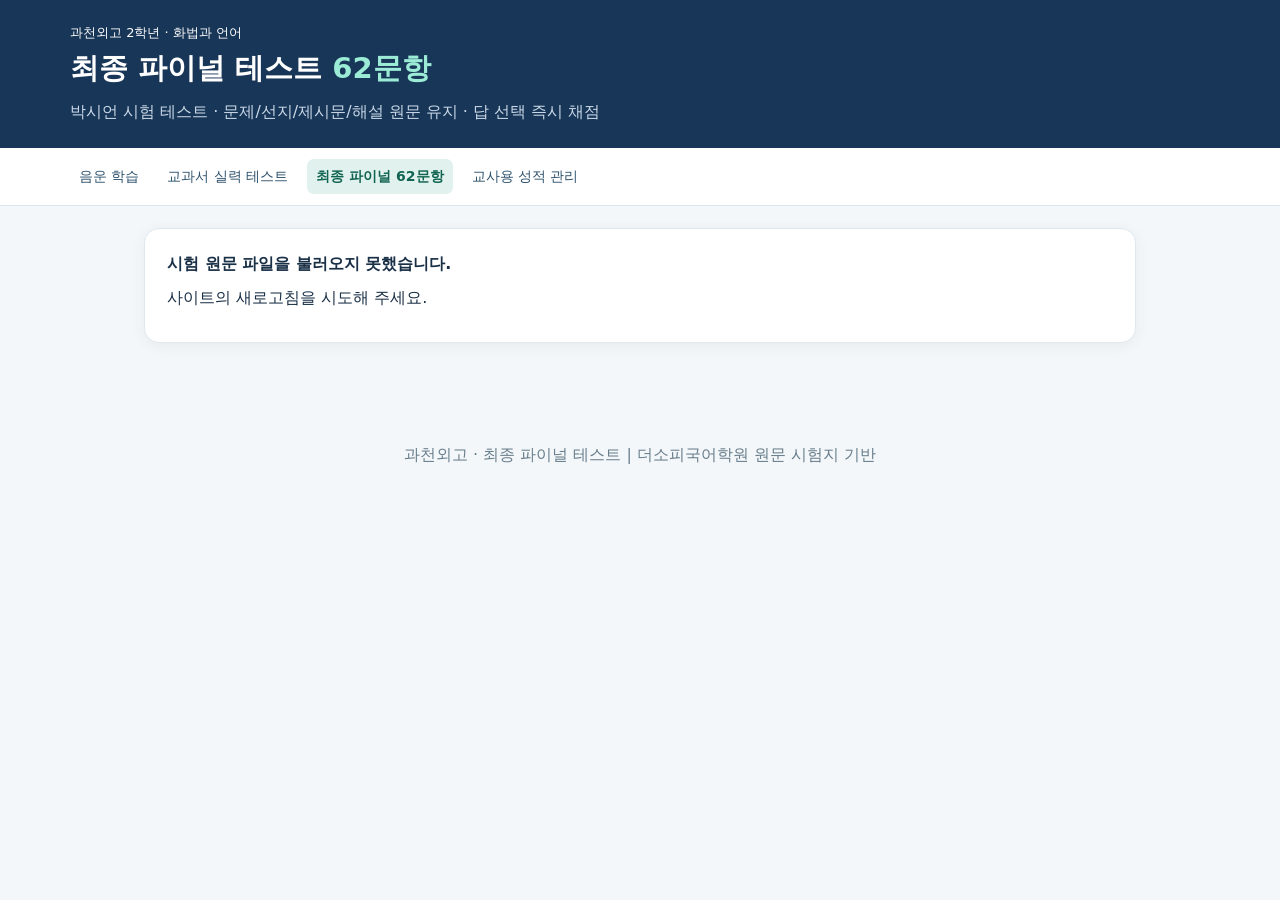
==== final62.html @ 5f4b4caf "과천외고 최종 파이널 62문항 원문 즉시해설: final62.html" ====
<!doctype html>
<html lang="ko">
<head>
<meta charset="utf-8"><meta name="viewport" content="width=device-width, initial-scale=1">
<title>과천외고 | 최종 파이널 테스트 62문항 원문</title>
<style>
:root{font-family:system-ui,'Malgun Gothic','Noto Sans KR',sans-serif;color:#1a3047;background:#f4f7f9}*{box-sizing:border-box}body{margin:0;line-height:1.65}
header{background:#183657;color:white;padding:22px max(20px,calc((100vw - 1140px)/2));box-shadow:0 2px 10px #15294225}header h1{font-size:clamp(21px,3vw,29px);margin:2px 0 6px}header p{margin:0;color:#c9d8e8}
nav{display:flex;gap:10px;flex-wrap:wrap;background:white;padding:11px max(20px,calc((100vw - 1140px)/2));border-bottom:1px solid #dbe4ed}nav a{font-size:14px;color:#2e526c;text-decoration:none;padding:6px 9px;border-radius:7px}nav a.current{font-weight:750;background:#e1f2ee;color:#126452}
main{max-width:1020px;margin:22px auto;padding:0 14px 46px}.card{background:#fff;border:1px solid #dfe8ef;border-radius:15px;padding:22px;margin-bottom:16px;box-shadow:0 3px 14px #1e405910}.muted{color:#607285}.small{font-size:13px}h2{font-size:20px;margin:0 0 9px}h3{font-size:17px;margin:18px 0 6px}p{margin:8px 0}button,input{font:inherit}input{border:1px solid #b8cad5;border-radius:8px;padding:9px 12px;width:190px;max-width:100%}
button{cursor:pointer;border:1px solid transparent;border-radius:9px;background:#215b8b;color:white;padding:10px 15px;font-weight:650}button:hover{filter:brightness(.95)}button:disabled{opacity:.56;cursor:default}button.secondary{background:#ecf3f6;color:#20445f;border:1px solid #cfdee9}.form-row,.action-row{display:flex;align-items:center;flex-wrap:wrap;gap:12px}.form-row label{font-size:14px;display:flex;gap:5px;flex-direction:column}.chips{display:flex;gap:8px;flex-wrap:wrap}.chip{font-size:12px;background:#e7f2fb;color:#2c5e82;padding:5px 10px;border-radius:30px}
.progress-track{height:8px;background:#e5edf3;border-radius:99px;overflow:hidden;margin:12px 0}.progress-bar{height:100%;background:#17a287;transition:width .2s}#question-count{font-size:14px;font-weight:700;color:#23607d}
#question-paper{display:block;width:100%;height:auto;max-width:820px;margin:12px auto;border:1px solid #e0e9ed;border-radius:8px;background:white;object-fit:contain}#question-paper[src=""]{display:none}
#source-detail summary{font-weight:700;cursor:pointer}#source-detail{border:1px solid #dbe8f0;border-radius:9px;padding:10px 12px;margin:14px 0;background:#f8fcff}.page-view{width:100%;height:auto;margin:10px auto;display:block;max-width:1000px;border:1px solid #dee5ec;border-radius:7px}.image-caption{font-size:12px;color:#637589;margin:8px 0}
#choice-area{border-top:1px solid #e0e8ee;margin-top:18px;padding-top:17px}#choice-area h3{margin:0 0 11px}.choices{display:grid;grid-template-columns:repeat(5,1fr);gap:9px;max-width:650px}.choices button{font-size:24px;background:white;color:#214f71;border:2px solid #c7d8e4;padding:12px 0}.choices button:hover:not(:disabled){background:#eaf8fc}.choices button.selected{background:#215b8b;color:white;border-color:#215b8b;opacity:1}.choices button.was-right{background:#dcf4e8;color:#137445;border-color:#169362;opacity:1}
.feedback{margin-top:14px;padding:18px;border-radius:12px;border:1px solid #cbd7e1;background:#f7fbfe}.feedback.correct{border-color:#80c9a0;background:#effaf3}.feedback.incorrect{border-color:#dfaaa5;background:#fff6f5}.feedback-title{font-weight:800;font-size:19px}.feedback.correct .feedback-title{color:#157548}.feedback.incorrect .feedback-title{color:#ae4339}.original-explanation{width:100%;height:auto;max-width:820px;display:block;margin:13px auto 4px;background:white;border:1px solid #e1e7ec;border-radius:6px}.hidden{display:none!important}
#number-nav{display:grid;grid-template-columns:repeat(10,minmax(0,1fr));gap:6px;margin-top:12px}#number-nav button{padding:7px 0;background:#edf3f7;color:#425a70;border:1px solid #d0dbe5;font-size:13px}#number-nav button.done{background:#d7f2e5;color:#116644;border-color:#92cdb0}#number-nav button.failed{background:#fbe9e6;color:#9b3d31;border-color:#e5b9b3}#number-nav button.active{outline:2px solid #2974ac;outline-offset:1px}
#result-stat{display:grid;grid-template-columns:repeat(3,1fr);gap:12px}#result-stat>div{background:#f0f6fc;border-radius:12px;padding:14px;text-align:center}#result-stat strong{font-size:27px;display:block;color:#1b5078}#result-stat span{font-size:12px;color:#526879}
.notice{border-left:4px solid #3d95b5;background:#edf7fc;padding:11px 14px;border-radius:7px}footer{text-align:center;color:#687e8c;padding:15px 10px 35px}
@media(max-width:620px){.card{padding:15px}.choices{gap:5px}.choices button{font-size:21px;padding:9px 0}#number-nav{grid-template-columns:repeat(8,minmax(0,1fr))}#result-stat{gap:6px}#result-stat>div{padding:10px 4px}#result-stat strong{font-size:22px}}
</style>
</head>
<body>
<header><div class="small">과천외고 2학년 · 화법과 언어</div><h1>최종 파이널 테스트 <span style="color:#9cebd7">62문항</span></h1><p>박시언 시험 테스트 · 문제/선지/제시문/해설 원문 유지 · 답 선택 즉시 채점</p></header>
<nav><a href="index.html">음운 학습</a><a href="textbook.html">교과서 실력 테스트</a><a class="current" href="final62.html">최종 파이널 62문항</a><a href="teacher.html">교사용 성적 관리</a></nav>
<main>
<section class="card" id="student-card"><h2>응시자 정보</h2><div class="form-row"><label>학생 이름<input id="student-name" maxlength="30" placeholder="학생 이름"></label><label>반·그룹<input id="student-group" maxlength="30" placeholder="예: 과천외고 2학년 1반"></label><button id="save-student">응시자 정보 저장</button></div><p class="muted small">62문항 원문을 순서대로 풉니다. 답 번호를 누르는 순간 바로 정오답과 원본 해설이 나타납니다. 다른 학생의 결과와 구분하기 위해 정확한 이름을 입력하세요.</p></section>
<section class="card"><div class="chips"><span class="chip">원문 62문항</span><span class="chip">선택지 무변형</span><span class="chip">실시간 정오답</span><span class="chip">해설 원문 이미지</span></div><div style="display:flex;justify-content:space-between;margin-top:14px;gap:12px"><span id="question-count">1 / 62</span><span id="progress-label" class="small muted">완료 0문항 · 정답 0개</span></div><div class="progress-track"><div id="progress-bar" class="progress-bar" style="width:0"></div></div>
<h2 id="question-title">1번 문항</h2><p class="muted small" id="pdf-reference">원본 PDF 1쪽 · 출처 그대로</p>
<img id="question-paper" src="" alt="원본 PDF 문제 이미지" fetchpriority="high">
<details id="source-detail"><summary id="source-summary">원문 전체 페이지·공통 제시문 보기</summary><div id="source-pages"></div></details>
<div id="choice-area"><h3>답을 선택하세요</h3><div class="choices" id="choices"></div><p class="small muted">위 원문 이미지에 인쇄된 ①~⑤ 보기와 같은 번호를 선택하세요. 최초 선택한 답으로 채점합니다.</p><div id="feedback" class="feedback hidden" aria-live="polite"></div></div>
<div class="action-row" style="margin-top:20px;justify-content:space-between"><button class="secondary" id="prev">← 이전 문제</button><button id="next">다음 문제 →</button></div></section>
<section class="card"><h2>62문항 이동·오답 복습</h2><p class="muted small">선택한 문제는 색상으로 표시되며, 이전 문제로 돌아가 해설을 다시 볼 수 있습니다.</p><div id="number-nav"></div></section>
<section class="card"><h2>성적 정리 및 교사용 전송</h2><div id="result-stat"><div><strong id="correct-total">0</strong><span>정답</span></div><div><strong id="wrong-total">0</strong><span>오답</span></div><div><strong id="unanswered-total">62</strong><span>미응답</span></div></div><p id="finish-notice" class="muted small">모든 문항을 푼 후 선생님께 성적·오답을 제출할 수 있습니다.</p><div class="action-row"><button id="submit-results">시험 종료 · 성적 제출</button><button class="secondary" id="download-csv">오답 결과 CSV 저장</button><button class="secondary" id="reset-test">처음부터 다시 풀기</button></div><p id="submit-status" role="status" class="small muted"></p></section>
<div class="notice small">원본 PDF의 문제 1~21쪽과 정답·상세해설 22~34쪽을 그대로 화면에 사용했습니다. 공통 제시문이 필요한 문제에서는 <b>‘원문 전체 페이지·공통 제시문 보기’</b>를 열어 확인하세요.</div>
</main><footer>과천외고 · 최종 파이널 테스트 | 더소피국어학원 원문 시험지 기반</footer>
<script src="config.js"></script><script src="final_data.js"></script>
<script src="final_media1.js"></script>
<script src="final_media2.js"></script>
<script src="final_media3.js"></script>
<script src="final_media4.js"></script>
<script src="final_media5.js"></script>
<script src="final_media6.js"></script>
<script src="final_media7.js"></script>
<script src="final_media8.js"></script>
<script src="final_media9.js"></script>
<script src="final_media10.js"></script>
<script src="final_media11.js"></script>
<script src="final_media12.js"></script>
<script src="final_media13.js"></script>
<script src="final_media14.js"></script>
<script src="final_media15.js"></script>
<script src="final_media16.js"></script>
<script src="final_media17.js"></script>
<script src="final_media18.js"></script>
<script src="final_media19.js"></script>
<script src="final_media20.js"></script>
<script src="final_media21.js"></script>
<script src="final_media22.js"></script>
<script src="final_media23.js"></script>
<script>
(()=>{'use strict';
const meta=window.FINAL_META||[],media=window.FINAL_MEDIA||{},N=62,$=x=>document.getElementById(x),label=n=>['','①','②','③','④','⑤'][n]||'미응답';
const savedKey='gch-final62-original-20261014';
function readSaved(){try{return JSON.parse(localStorage.getItem(savedKey)||'{}')}catch(e){return {}}}
let prevSave=readSaved();let current=Number.isInteger(prevSave.current)&&prevSave.current>=1&&prevSave.current<=62?prevSave.current:1;
let answers=Array.isArray(prevSave.answers)&&prevSave.answers.length===62?prevSave.answers:Array(62).fill(null);
let submitted=Boolean(prevSave.submitted);let start=prevSave.start||Date.now();
$('student-name').value=prevSave.name||'';$('student-group').value=prevSave.group||'';
const correctCount=()=>answers.filter((n,i)=>n!==null&&n===meta[i].answer).length;
const answeredCount=()=>answers.filter(n=>n!==null).length;
function persist(){try{localStorage.setItem(savedKey,JSON.stringify({current,answers,name:$('student-name').value.trim(),group:$('student-group').value.trim(),start,submitted}))}catch(e){console.warn('임시 저장 실패',e)}}
const contextPages=(n,p)=>{if(n>=28&&n<=30)return [8,9];if(n>=31&&n<=33)return [9];if(n>=34&&n<=43)return [10,11,12,13];if(n>=44&&n<=46)return [14,15];if(n>=47&&n<=50)return [16,17];if(n>=51&&n<=62)return [18,19];return [p]};
function jump(n){if(!(n>=1&&n<=N))return;current=n;persist();render();window.scrollTo({top:125,behavior:'smooth'})}
function render(){const m=meta[current-1];$('question-count').textContent=current+' / '+N;
$('question-title').textContent=current+'번 문항';$('pdf-reference').textContent='원본 시험지 '+m.page+'쪽 · 정답 및 해설 '+m.explain_page+'쪽';
$('question-paper').src=media['q'+current]||'';$('question-paper').alt=`원본 PDF ${m.page}쪽 ${current}번 문제 및 원문 보기`;
const pages=contextPages(current,m.page);$('source-summary').textContent=`원본 전체 페이지·공통 제시문 확인 (${pages.join(', ')}쪽)`;
$('source-detail').open=false;$('source-pages').innerHTML='';
let chosen=answers[current-1];$('choices').innerHTML='';for(let j=1;j<=5;j++){const b=document.createElement('button');b.type='button';b.textContent=label(j);b.setAttribute('aria-label',j+'번 보기 선택');if(chosen!==null){b.disabled=true;if(chosen===j)b.classList.add('selected');if(m.answer===j)b.classList.add('was-right')}
b.addEventListener('click',()=>{if(answers[current-1]!==null)return;if(!$('student-name').value.trim()){alert('위쪽의 학생 이름을 먼저 입력해 주세요.');$('student-name').focus();window.scrollTo({top:0,behavior:'smooth'});return}answers[current-1]=j;submitted=false;persist();render();$('feedback').scrollIntoView({behavior:'smooth',block:'nearest'})});$('choices').append(b)}
const fb=$('feedback');if(chosen===null){fb.classList.add('hidden');fb.innerHTML=''}else{const ok=chosen===m.answer;fb.className='feedback '+(ok?'correct':'incorrect');fb.innerHTML='<div class="feedback-title">'+(ok?'✓ 정답입니다.':'✕ 오답입니다.')+'</div><p><b>학생 선택: '+label(chosen)+' &nbsp;|&nbsp; 정답: '+label(m.answer)+'</b></p><h3>원본 상세 해설</h3><p class="image-caption">출처 PDF '+m.explain_page+'쪽 · 본문을 다시 작성하거나 요약하지 않은 해설 원본</p><img class="original-explanation" alt="원본 PDF '+m.explain_page+'쪽 '+current+'번 정답 및 해설" src="'+(media['a'+current]||'')+'">'}
$('progress-bar').style.width=Math.round(answeredCount()/N*100)+'%';$('progress-label').textContent='완료 '+answeredCount()+'문항 · 정답 '+correctCount()+'개';
$('correct-total').textContent=correctCount();$('wrong-total').textContent=answeredCount()-correctCount();$('unanswered-total').textContent=N-answeredCount();$('finish-notice').textContent=answeredCount()===N?'62문항 모두 풀이 완료 · 성적 제출이 가능합니다.':`현재 ${answeredCount()}문항 완료 · 나머지 ${N-answeredCount()}문항도 풀어 주세요.`;
$('prev').disabled=current===1;$('next').disabled=current===N;
renderNumberNav()}
function renderNumberNav(){$('number-nav').innerHTML='';for(let n=1;n<=N;n++){let b=document.createElement('button');b.textContent=n;b.type='button';if(n===current)b.classList.add('active');if(answers[n-1]!==null)b.classList.add(answers[n-1]===meta[n-1].answer?'done':'failed');b.addEventListener('click',()=>jump(n));$('number-nav').append(b)}}
$('source-detail').addEventListener('toggle',()=>{if(!$('source-detail').open)return;let m=meta[current-1],pages=contextPages(current,m.page);$('source-pages').innerHTML=pages.map(p=>`<p class="image-caption">원본 시험지 ${p}쪽 전체(제시문·표·문항 원형 유지)</p><img loading="lazy" class="page-view" src="${media['p'+p]}" alt="원본 PDF ${p}쪽 전체 페이지">`).join('')});
$('prev').onclick=()=>jump(current-1);$('next').onclick=()=>jump(current+1);$('save-student').onclick=()=>{if(!$('student-name').value.trim()){alert('학생 이름을 입력하세요.');return}persist();alert('응시자 정보가 저장되었습니다.')};
$('student-name').addEventListener('change',persist);$('student-group').addEventListener('change',persist);
$('download-csv').onclick=()=>{const lines=[['문항','원본PDF쪽','선택답','정답','결과','해설PDF쪽'],...meta.map((x,i)=>[x.id,x.page,label(answers[i]),label(x.answer),answers[i]===null?'미응답':answers[i]===x.answer?'정답':'오답',x.explain_page])];const csv='\ufeff'+lines.map(r=>r.map(v=>'"'+String(v).replaceAll('"','""')+'"').join(',')).join('\r\n');const link=document.createElement('a');link.href=URL.createObjectURL(new Blob([csv],{type:'text/csv;charset=utf-8'}));link.download='과천외고_파이널62문항_성적오답.csv';link.click();setTimeout(()=>URL.revokeObjectURL(link.href),1000)};
$('reset-test').onclick=()=>{if(!confirm('62문항의 응답을 모두 지우고 다시 시작하시겠습니까?'))return;answers=Array(62).fill(null);current=1;start=Date.now();submitted=false;persist();render();$('submit-status').textContent='응답이 초기화되었습니다.';window.scrollTo(0,0)};
$('submit-results').onclick=async()=>{const status=$('submit-status'),student=$('student-name').value.trim(),group=$('student-group').value.trim();if(!student){alert('학생 이름을 입력하세요.');return}if(answeredCount()!==N){alert(`아직 ${N-answeredCount()}문항을 풀지 않았습니다. 62문항을 모두 선택한 후 제출해 주세요.`);return}if(submitted){status.textContent='동일한 답안이 이미 제출되었습니다. 새로 응시하려면 처음부터 다시 풀기를 선택하세요.';return}const cfg=window.EXAM_CONFIG||{};if(!cfg.supabaseUrl||!cfg.supabaseAnonKey){status.textContent='현재 서버 연결 정보가 없습니다. 결과 CSV를 다운로드하여 전달해 주세요.';return}
const report={student_name:student,student_group:group,exam_source:'박시언 파이널 원문 62문항',exam_mode:'practice',topic:'최종 파이널 62문항',score:Math.round(correctCount()/N*100),correct_count:correctCount(),total_count:N,elapsed_seconds:Math.max(0,Math.round((Date.now()-start)/1000)),answers:meta.map((m,i)=>({number:m.id,question_id:'FINAL62-'+m.id,topic:'원문 파이널',stem:'원본 시험지 '+m.page+'쪽 '+m.id+'번 문항',chosen:answers[i]===null?null:label(answers[i]),correct_answer:label(m.answer),is_correct:answers[i]===m.answer,explanation:'첨부 원문 PDF '+m.explain_page+'쪽 '+m.id+'번 해설 이미지 참조'})),submitted_at:new Date().toISOString()};
status.textContent='교사용 성적 관리 서버에 전송 중입니다…';try{const res=await fetch(cfg.supabaseUrl.replace(/\/$/,'')+'/rest/v1/exam_results',{method:'POST',headers:{'apikey':cfg.supabaseAnonKey,'Authorization':'Bearer '+cfg.supabaseAnonKey,'Content-Type':'application/json','Prefer':'return=minimal'},body:JSON.stringify(report)});if(!res.ok)throw new Error('HTTP '+res.status+' '+(await res.text()).slice(0,170));submitted=true;persist();status.textContent='✓ 제출 완료! '+correctCount()+'/62 정답 · '+report.score+'점 · 학생별 성적·오답이 교사용 관리 페이지에 저장되었습니다.'}catch(e){status.textContent='서버 전송 실패: '+e.message+' · 임시로 CSV를 저장해 선생님께 전달하세요.'}};
if(meta.length!==N||!meta.every((m,i)=>m.id===i+1&&media['q'+m.id]&&media['a'+m.id])){document.querySelector('main').innerHTML='<div class="card"><b>시험 원문 파일을 불러오지 못했습니다.</b><p>사이트의 새로고침을 시도해 주세요.</p></div>';return}
render();
})();
</script>
</body></html>
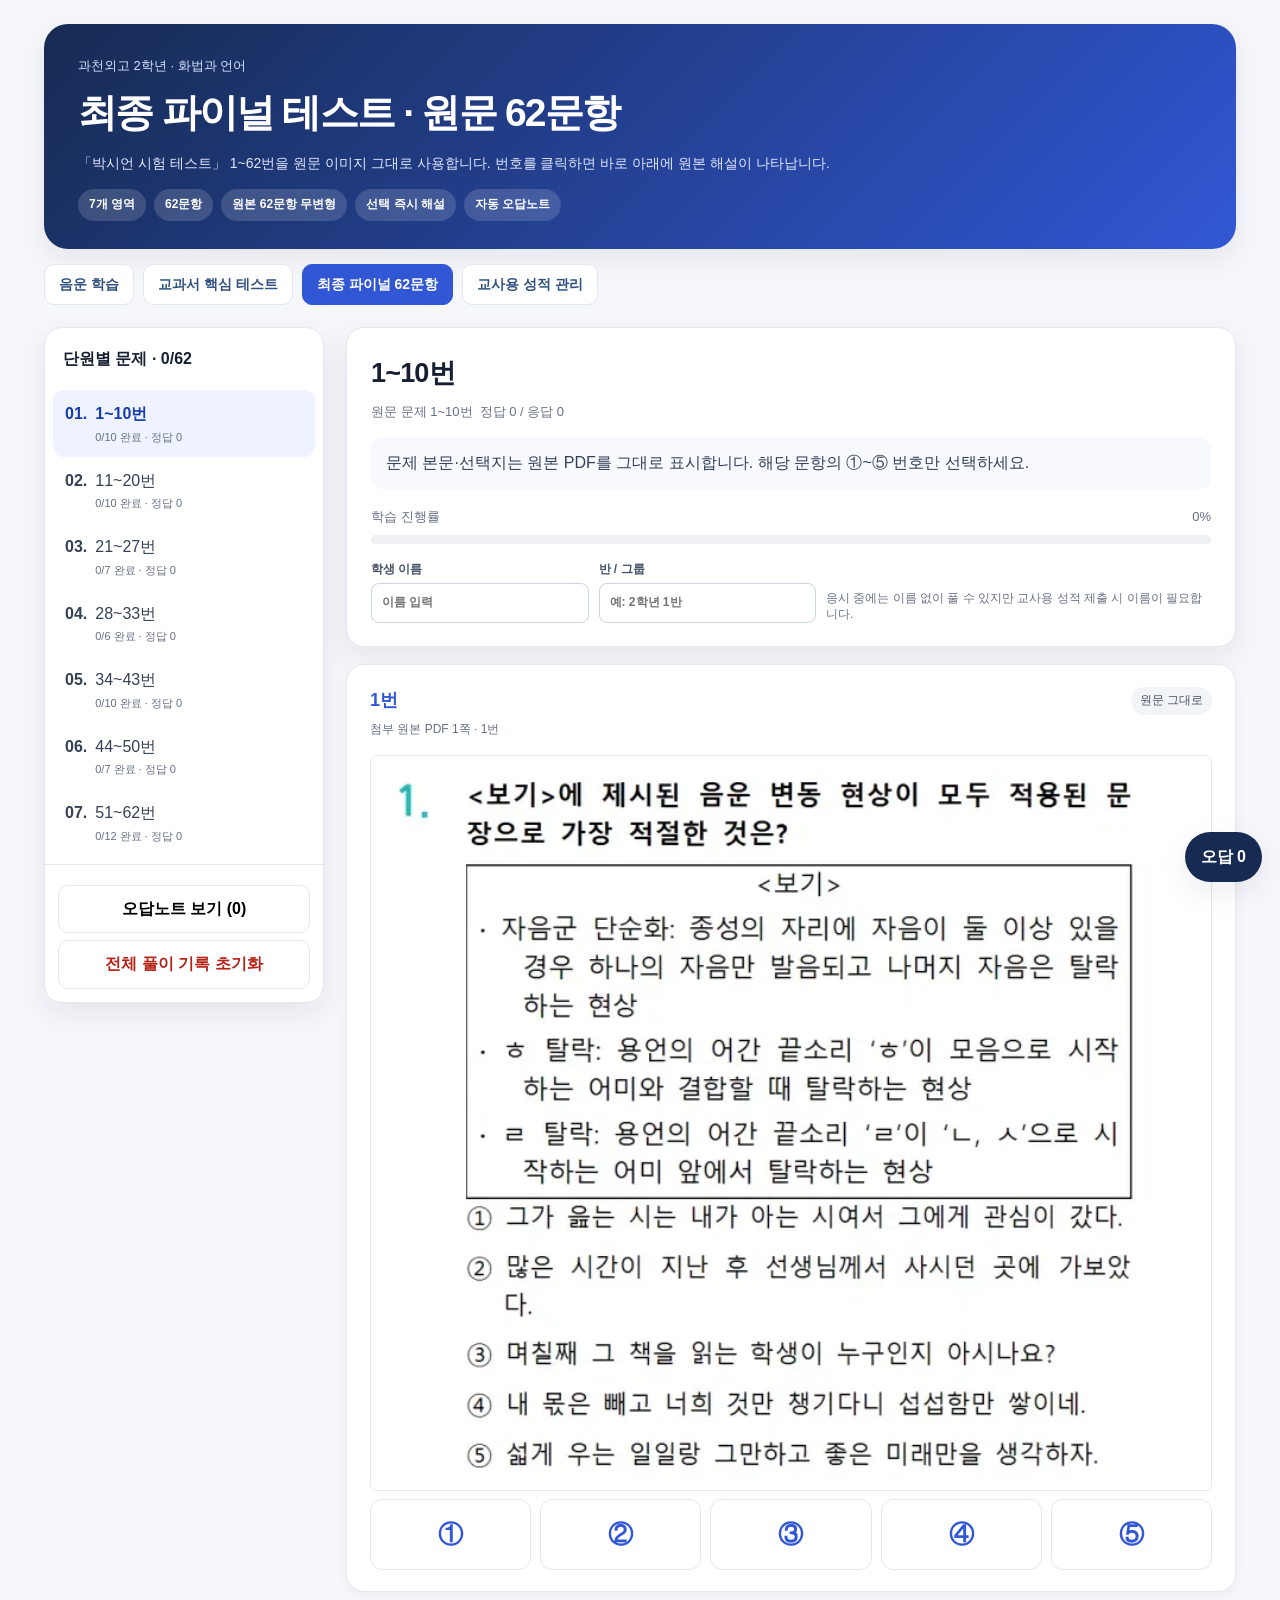
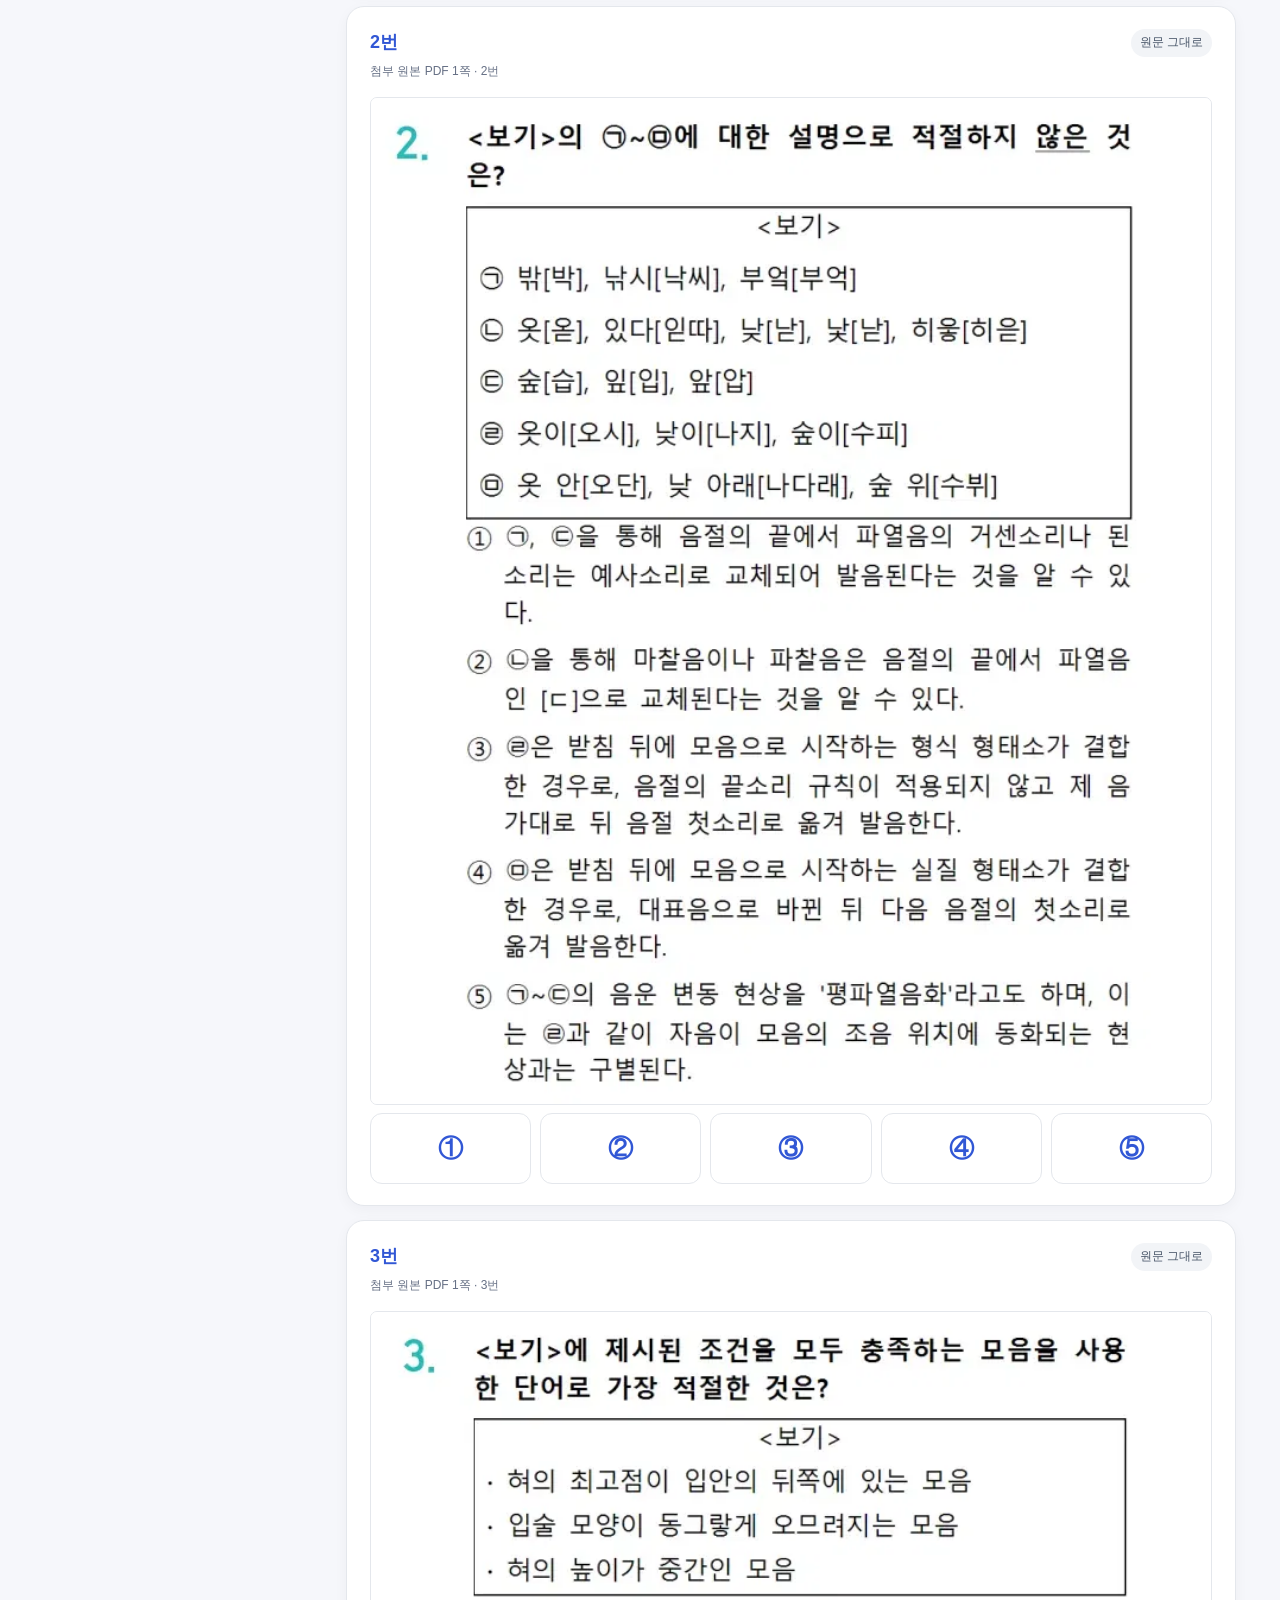
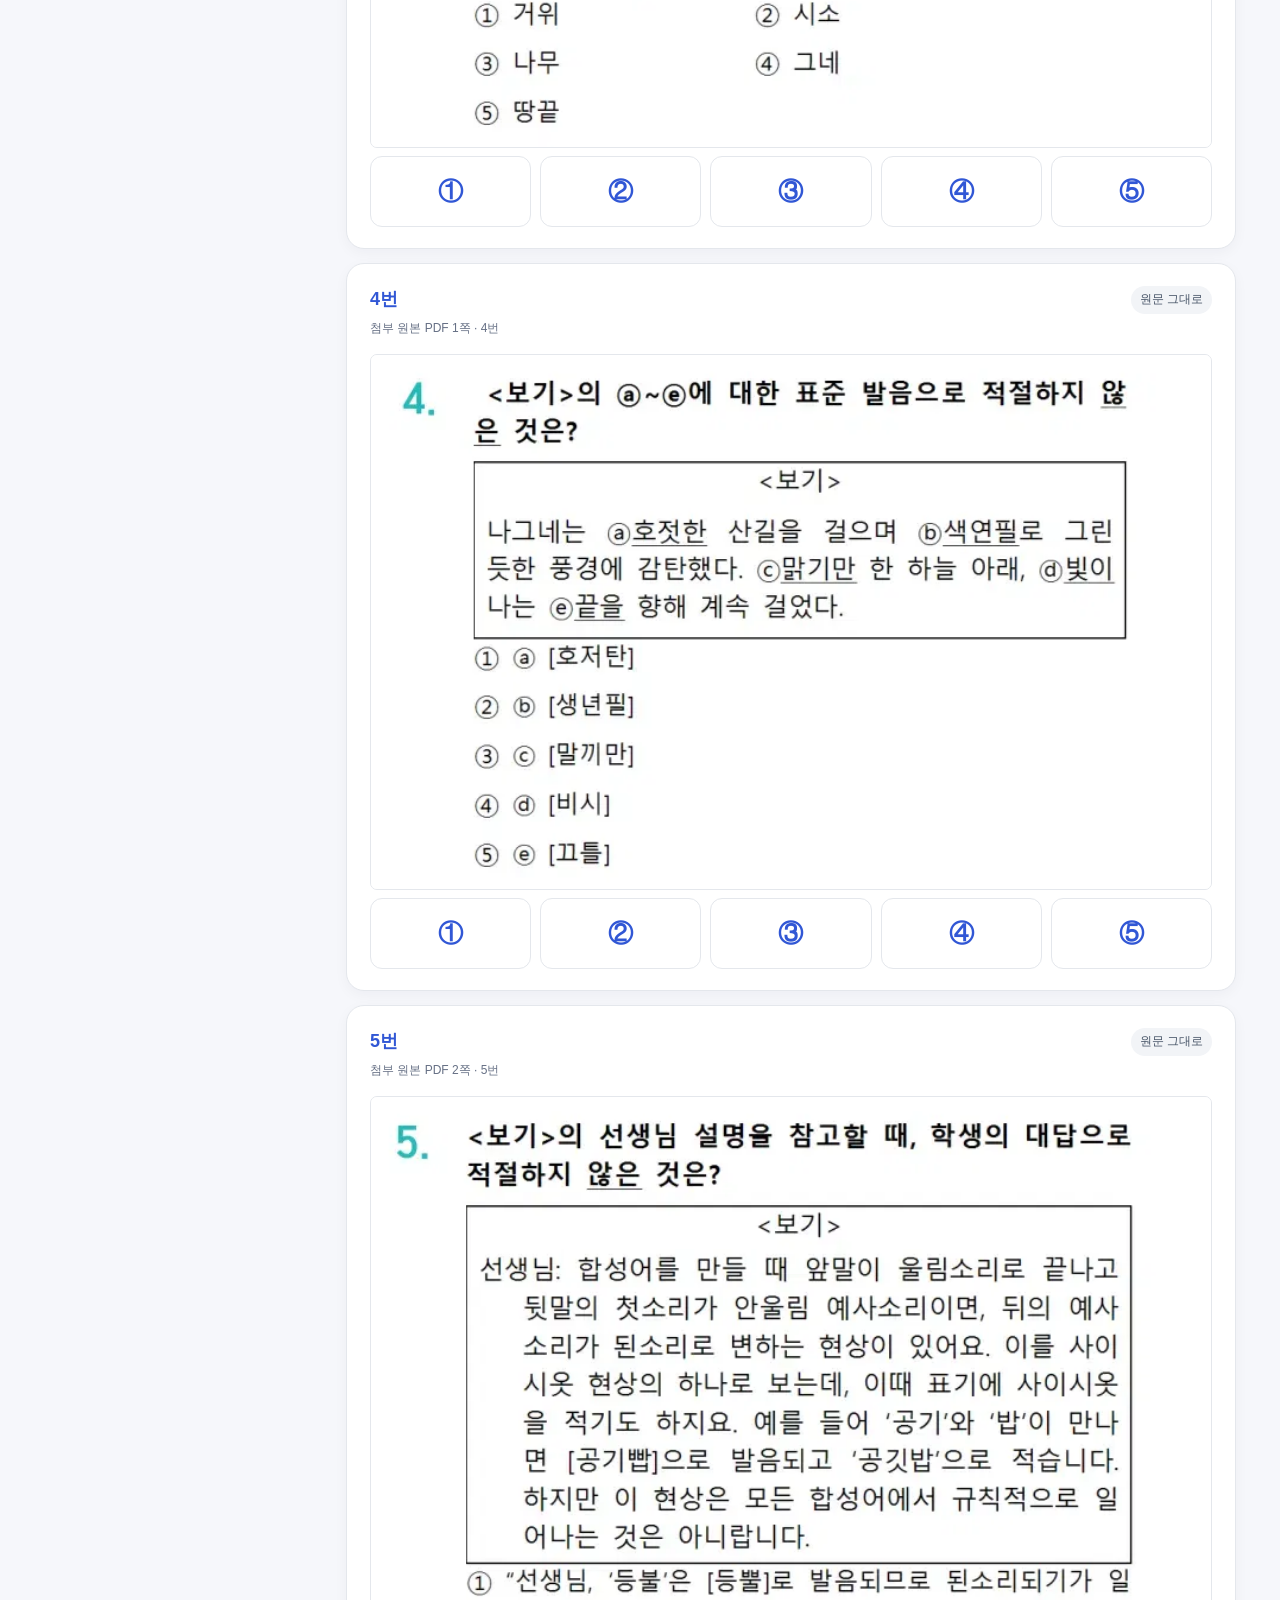
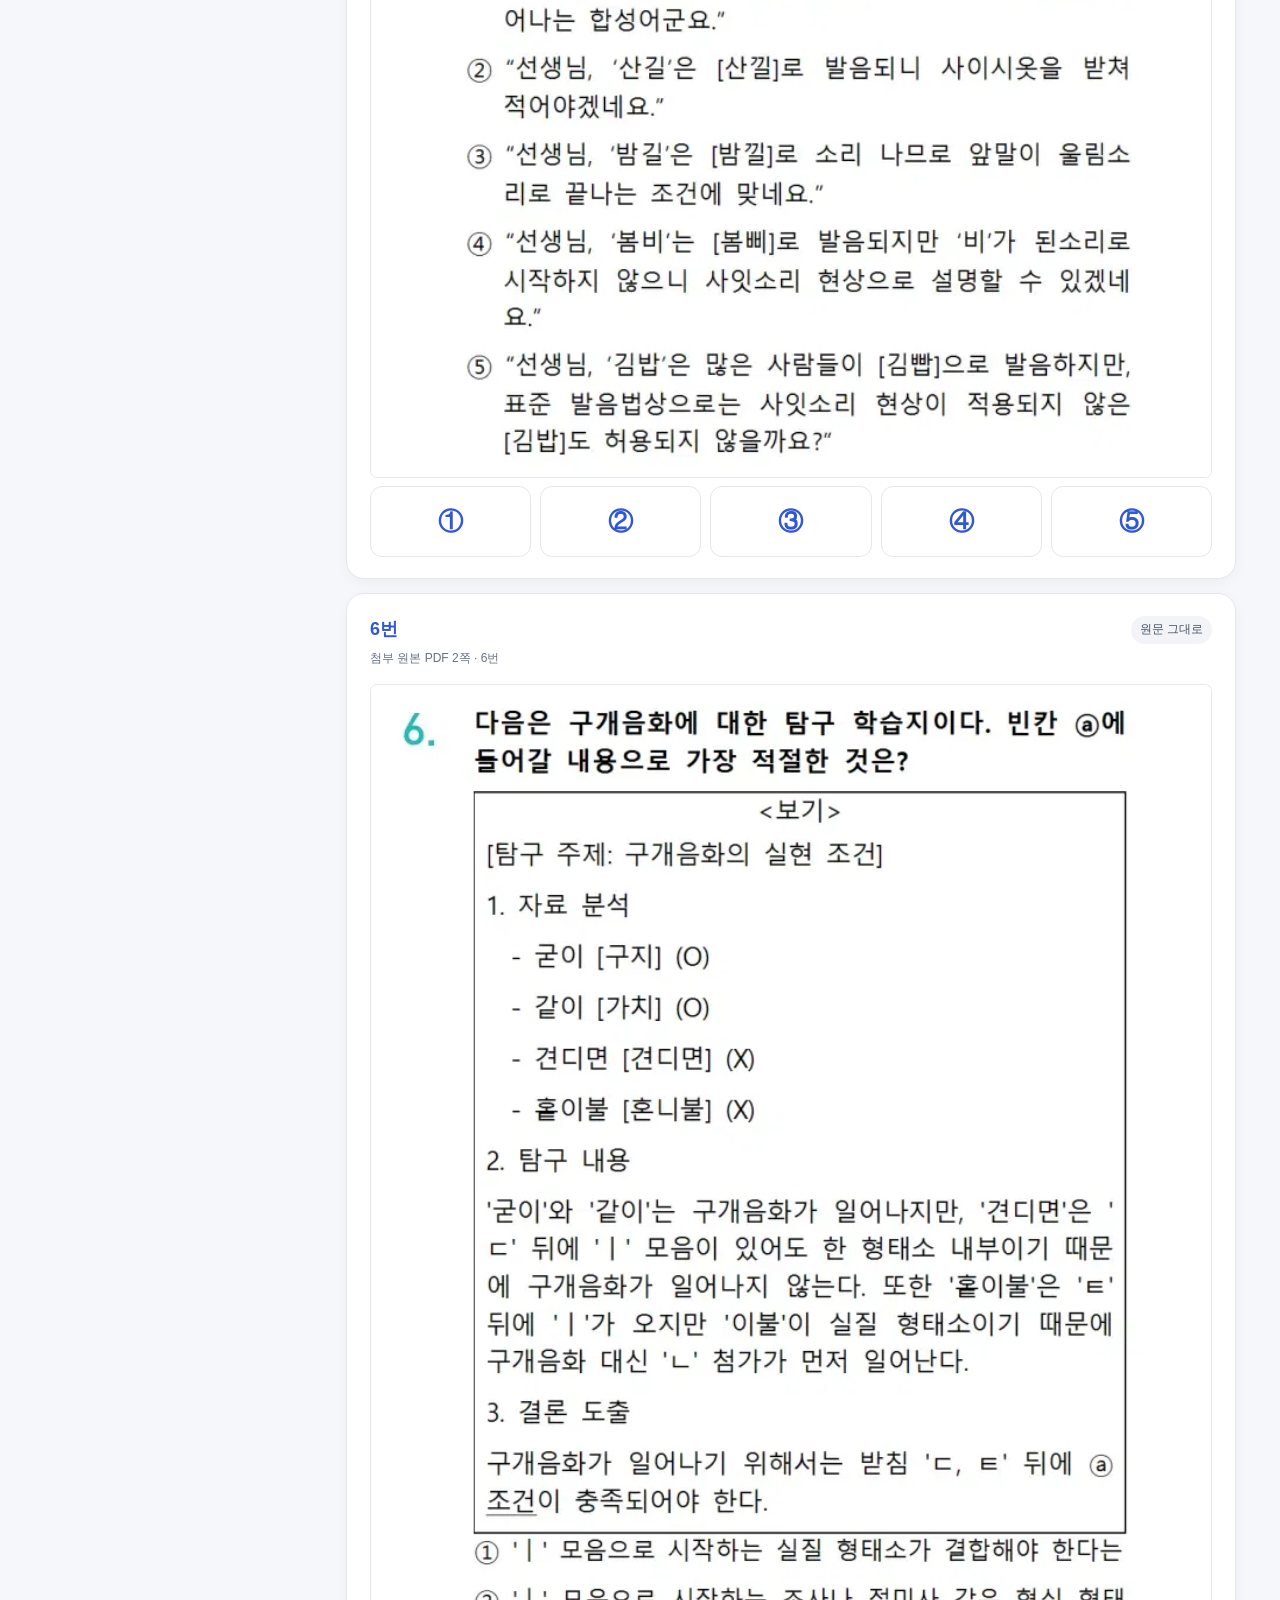
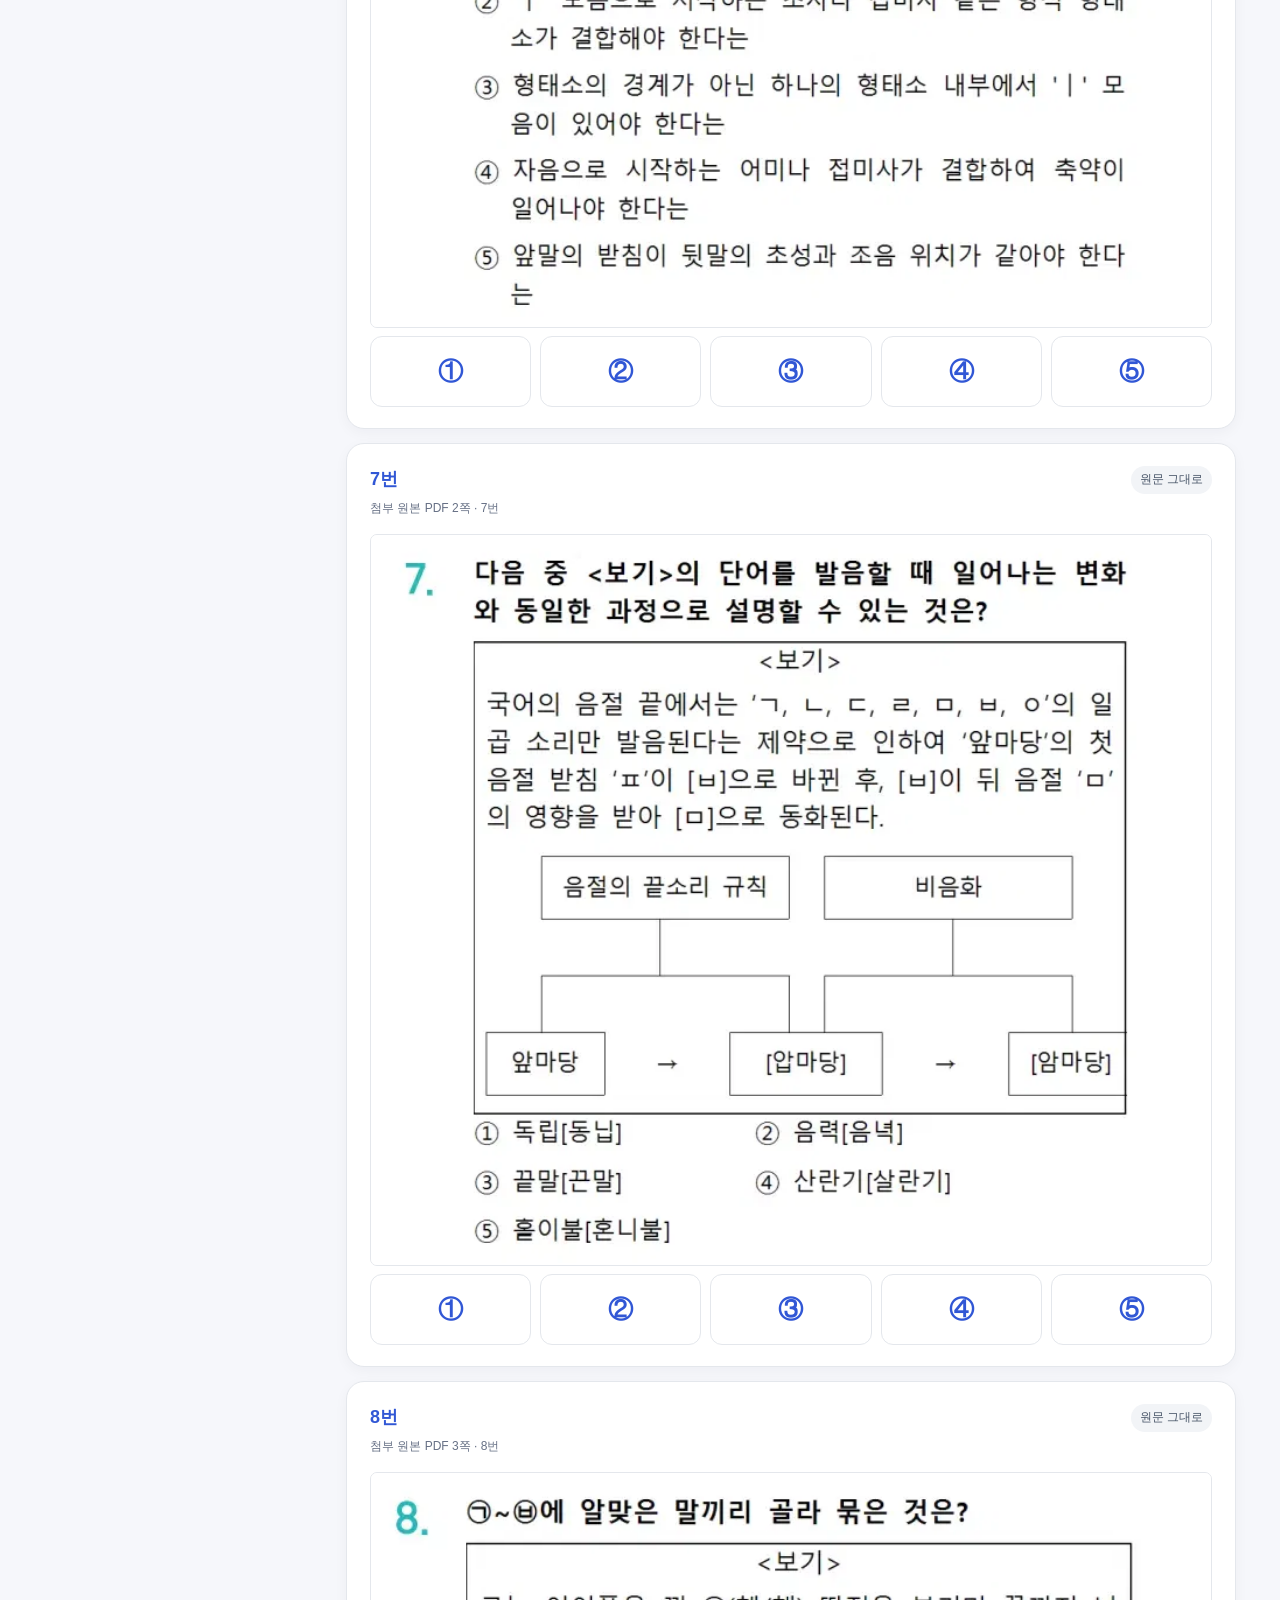
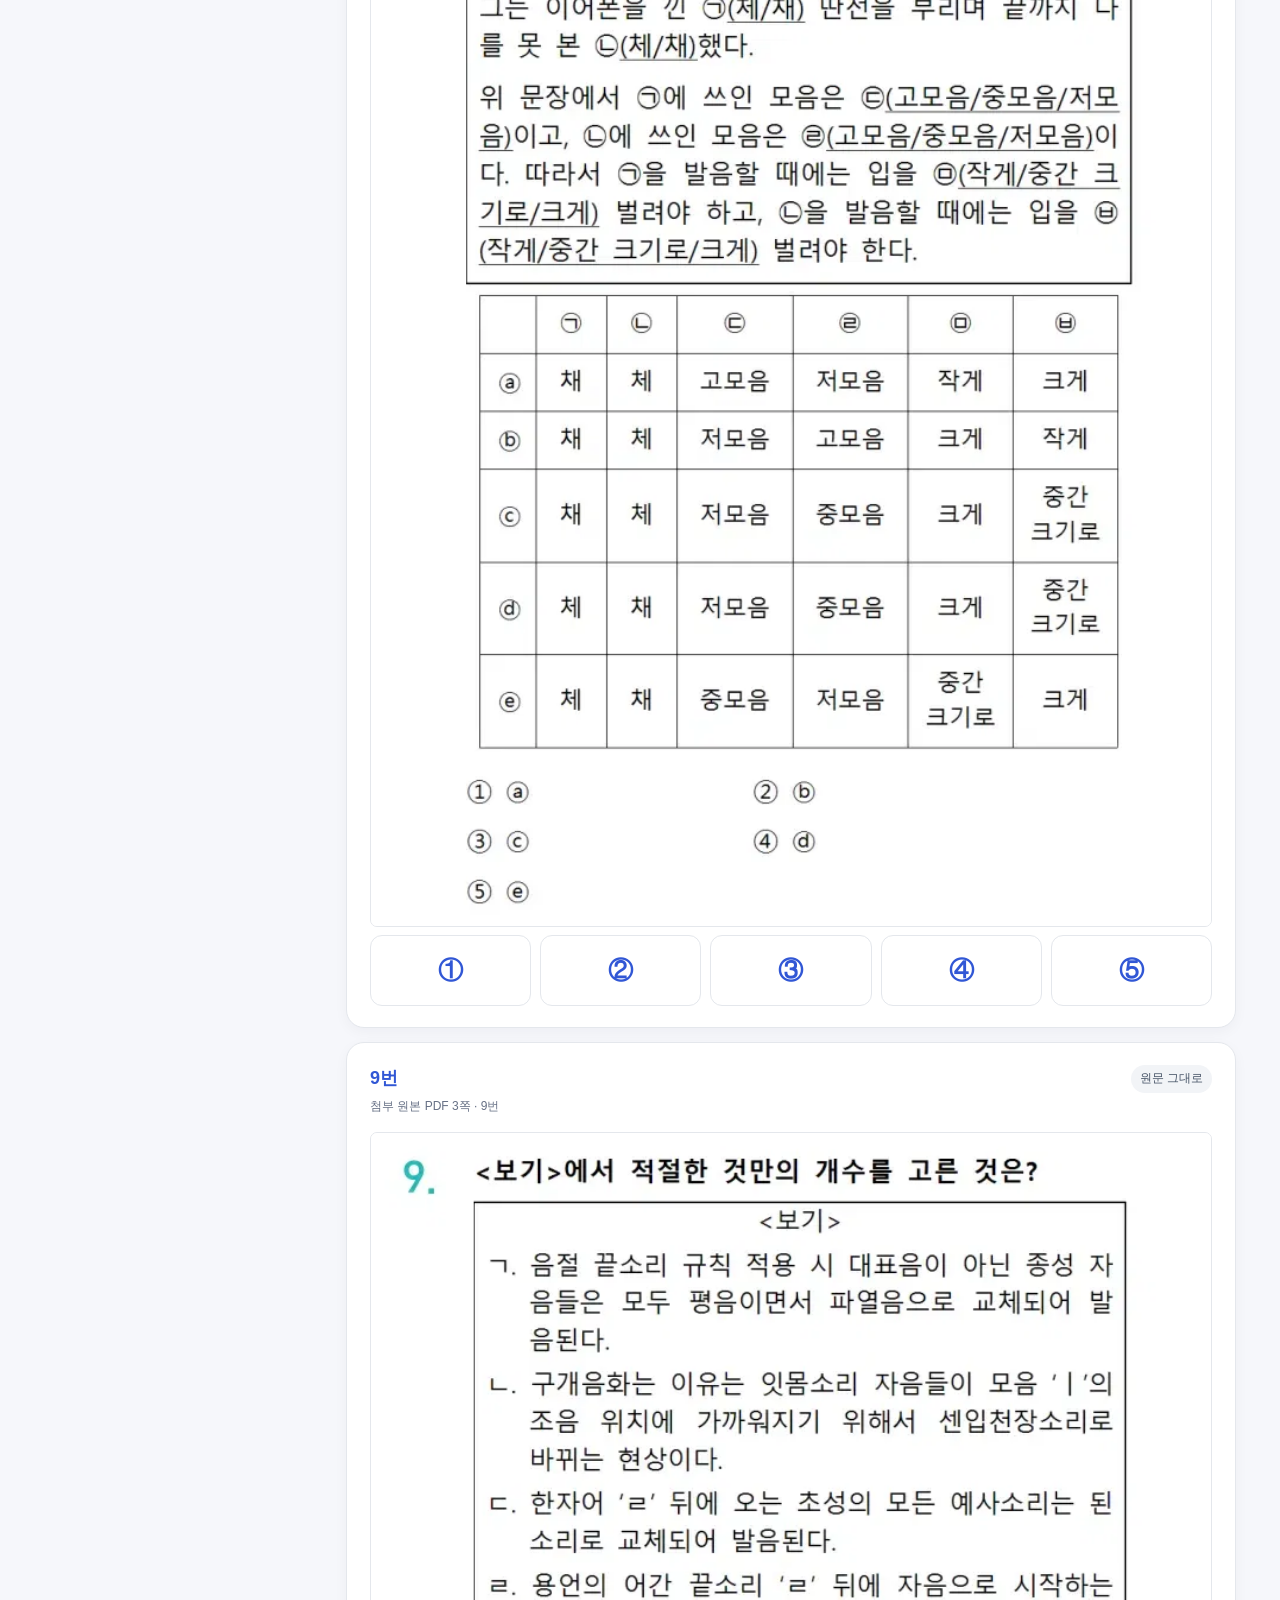
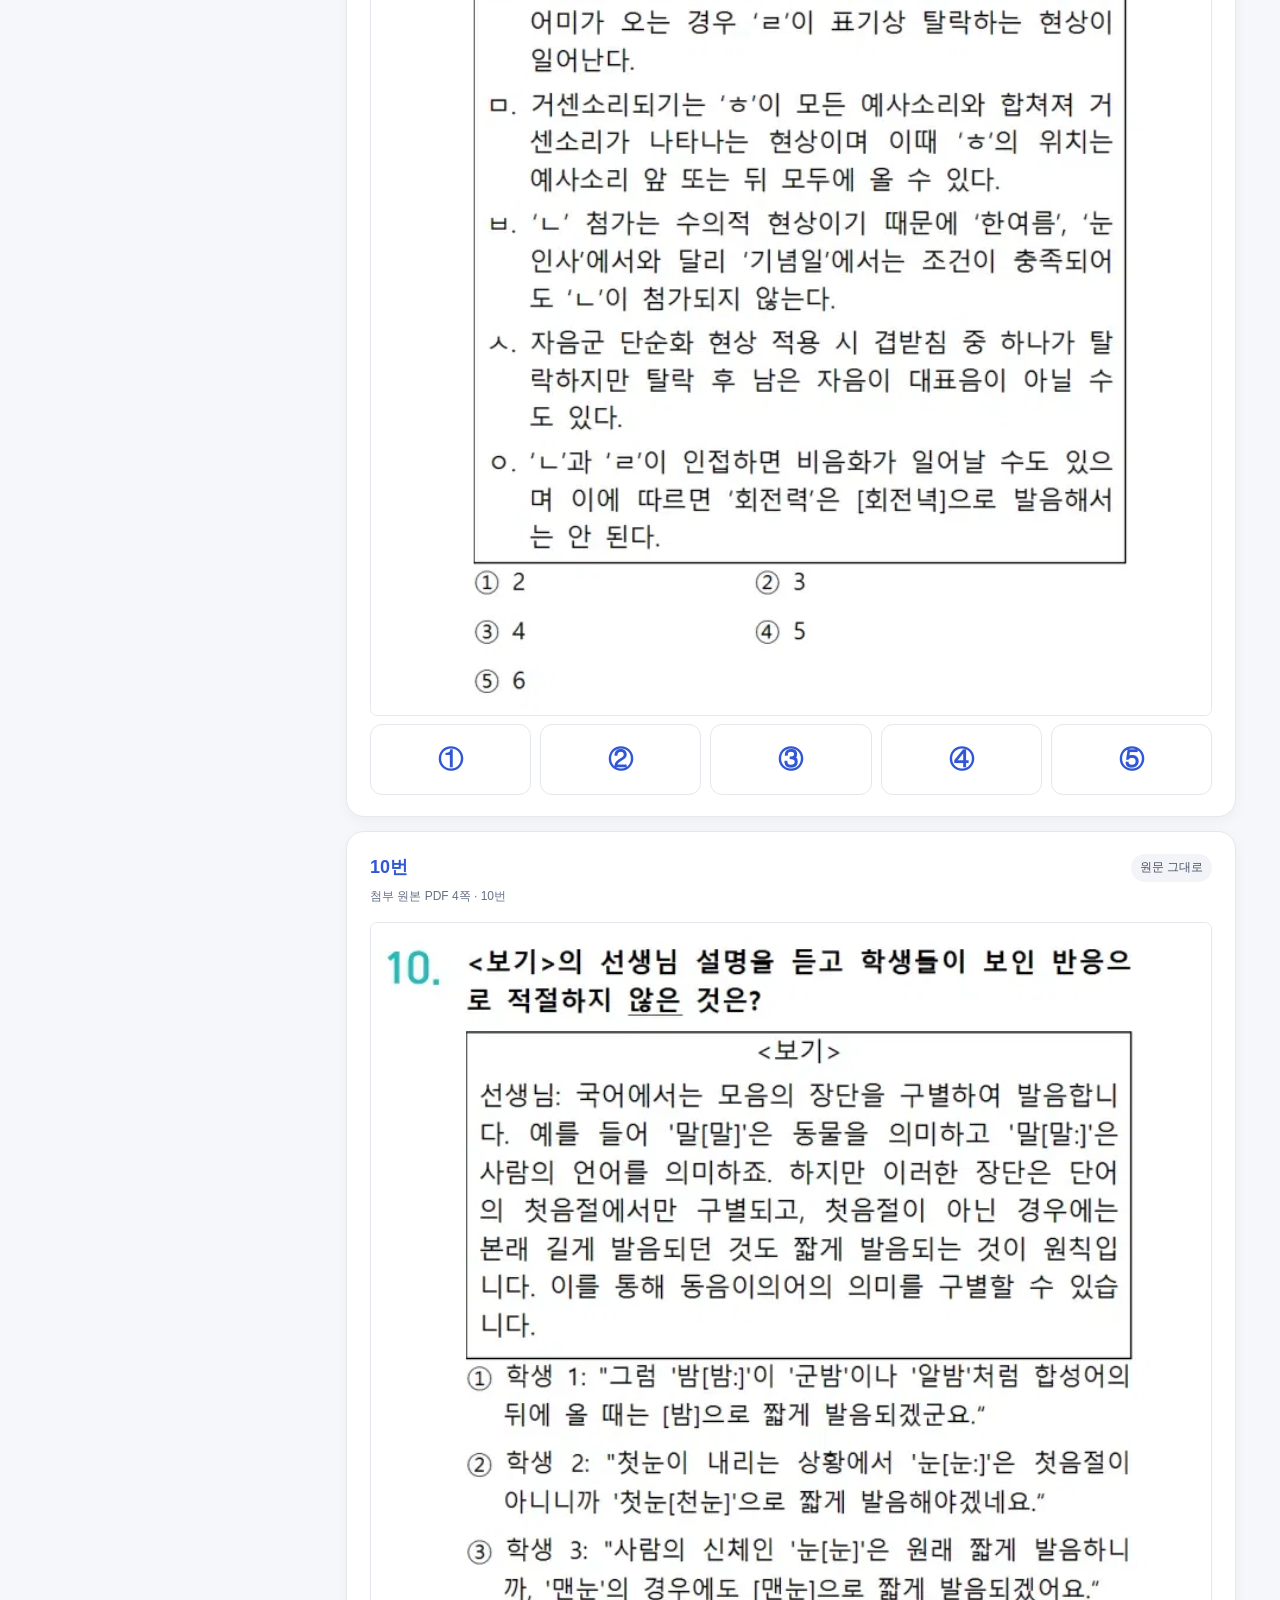
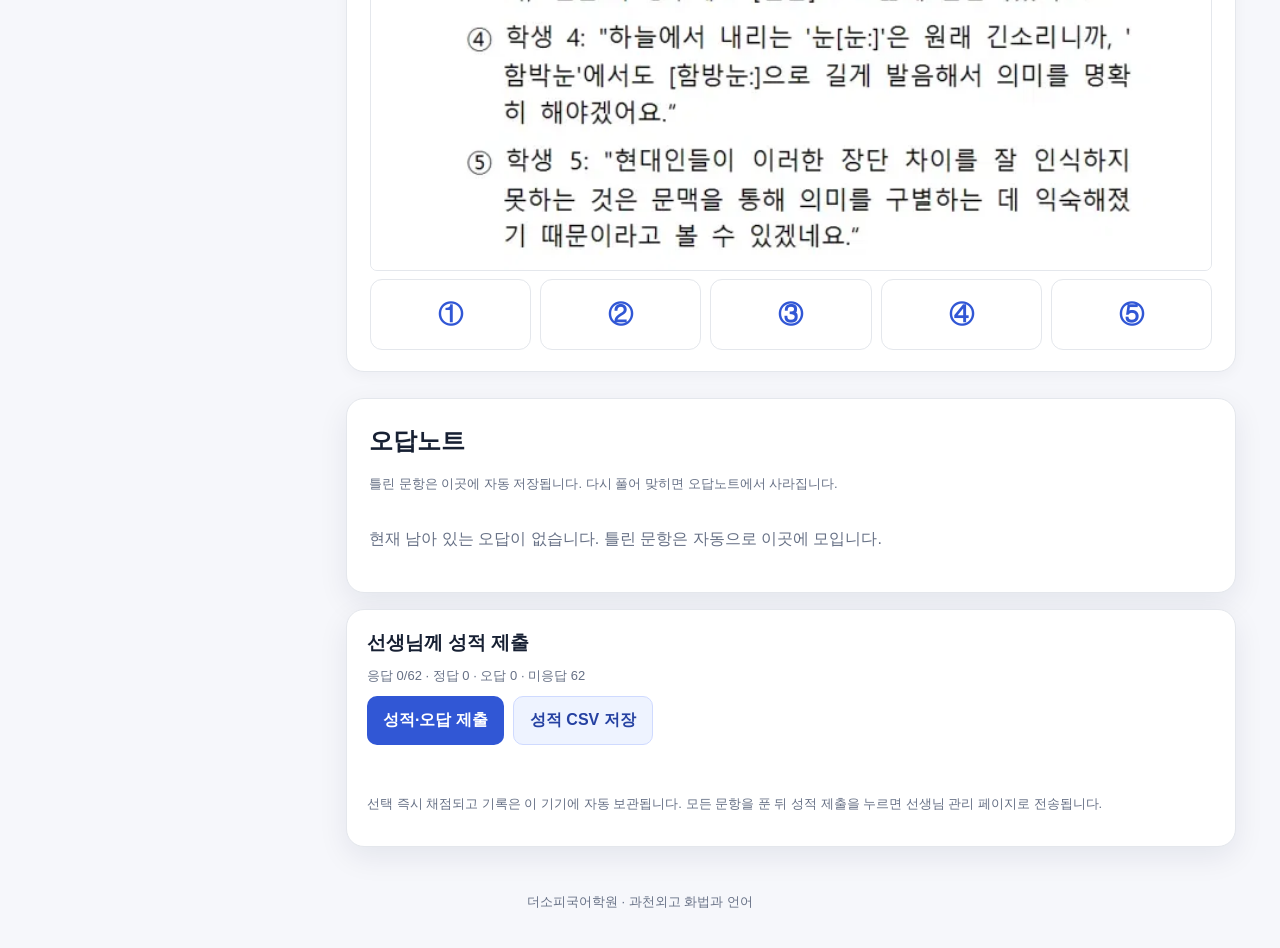
==== commit 8f26ca8a: "배곧고형 단원별 즉시 채점·오답노트 UI: final62.html" ====
--- a/final62.html
+++ b/final62.html
@@ -1,101 +1 @@
-<!doctype html>
-<html lang="ko">
-<head>
-<meta charset="utf-8"><meta name="viewport" content="width=device-width, initial-scale=1">
-<title>과천외고 | 최종 파이널 테스트 62문항 원문</title>
-<style>
-:root{font-family:system-ui,'Malgun Gothic','Noto Sans KR',sans-serif;color:#1a3047;background:#f4f7f9}*{box-sizing:border-box}body{margin:0;line-height:1.65}
-header{background:#183657;color:white;padding:22px max(20px,calc((100vw - 1140px)/2));box-shadow:0 2px 10px #15294225}header h1{font-size:clamp(21px,3vw,29px);margin:2px 0 6px}header p{margin:0;color:#c9d8e8}
-nav{display:flex;gap:10px;flex-wrap:wrap;background:white;padding:11px max(20px,calc((100vw - 1140px)/2));border-bottom:1px solid #dbe4ed}nav a{font-size:14px;color:#2e526c;text-decoration:none;padding:6px 9px;border-radius:7px}nav a.current{font-weight:750;background:#e1f2ee;color:#126452}
-main{max-width:1020px;margin:22px auto;padding:0 14px 46px}.card{background:#fff;border:1px solid #dfe8ef;border-radius:15px;padding:22px;margin-bottom:16px;box-shadow:0 3px 14px #1e405910}.muted{color:#607285}.small{font-size:13px}h2{font-size:20px;margin:0 0 9px}h3{font-size:17px;margin:18px 0 6px}p{margin:8px 0}button,input{font:inherit}input{border:1px solid #b8cad5;border-radius:8px;padding:9px 12px;width:190px;max-width:100%}
-button{cursor:pointer;border:1px solid transparent;border-radius:9px;background:#215b8b;color:white;padding:10px 15px;font-weight:650}button:hover{filter:brightness(.95)}button:disabled{opacity:.56;cursor:default}button.secondary{background:#ecf3f6;color:#20445f;border:1px solid #cfdee9}.form-row,.action-row{display:flex;align-items:center;flex-wrap:wrap;gap:12px}.form-row label{font-size:14px;display:flex;gap:5px;flex-direction:column}.chips{display:flex;gap:8px;flex-wrap:wrap}.chip{font-size:12px;background:#e7f2fb;color:#2c5e82;padding:5px 10px;border-radius:30px}
-.progress-track{height:8px;background:#e5edf3;border-radius:99px;overflow:hidden;margin:12px 0}.progress-bar{height:100%;background:#17a287;transition:width .2s}#question-count{font-size:14px;font-weight:700;color:#23607d}
-#question-paper{display:block;width:100%;height:auto;max-width:820px;margin:12px auto;border:1px solid #e0e9ed;border-radius:8px;background:white;object-fit:contain}#question-paper[src=""]{display:none}
-#source-detail summary{font-weight:700;cursor:pointer}#source-detail{border:1px solid #dbe8f0;border-radius:9px;padding:10px 12px;margin:14px 0;background:#f8fcff}.page-view{width:100%;height:auto;margin:10px auto;display:block;max-width:1000px;border:1px solid #dee5ec;border-radius:7px}.image-caption{font-size:12px;color:#637589;margin:8px 0}
-#choice-area{border-top:1px solid #e0e8ee;margin-top:18px;padding-top:17px}#choice-area h3{margin:0 0 11px}.choices{display:grid;grid-template-columns:repeat(5,1fr);gap:9px;max-width:650px}.choices button{font-size:24px;background:white;color:#214f71;border:2px solid #c7d8e4;padding:12px 0}.choices button:hover:not(:disabled){background:#eaf8fc}.choices button.selected{background:#215b8b;color:white;border-color:#215b8b;opacity:1}.choices button.was-right{background:#dcf4e8;color:#137445;border-color:#169362;opacity:1}
-.feedback{margin-top:14px;padding:18px;border-radius:12px;border:1px solid #cbd7e1;background:#f7fbfe}.feedback.correct{border-color:#80c9a0;background:#effaf3}.feedback.incorrect{border-color:#dfaaa5;background:#fff6f5}.feedback-title{font-weight:800;font-size:19px}.feedback.correct .feedback-title{color:#157548}.feedback.incorrect .feedback-title{color:#ae4339}.original-explanation{width:100%;height:auto;max-width:820px;display:block;margin:13px auto 4px;background:white;border:1px solid #e1e7ec;border-radius:6px}.hidden{display:none!important}
-#number-nav{display:grid;grid-template-columns:repeat(10,minmax(0,1fr));gap:6px;margin-top:12px}#number-nav button{padding:7px 0;background:#edf3f7;color:#425a70;border:1px solid #d0dbe5;font-size:13px}#number-nav button.done{background:#d7f2e5;color:#116644;border-color:#92cdb0}#number-nav button.failed{background:#fbe9e6;color:#9b3d31;border-color:#e5b9b3}#number-nav button.active{outline:2px solid #2974ac;outline-offset:1px}
-#result-stat{display:grid;grid-template-columns:repeat(3,1fr);gap:12px}#result-stat>div{background:#f0f6fc;border-radius:12px;padding:14px;text-align:center}#result-stat strong{font-size:27px;display:block;color:#1b5078}#result-stat span{font-size:12px;color:#526879}
-.notice{border-left:4px solid #3d95b5;background:#edf7fc;padding:11px 14px;border-radius:7px}footer{text-align:center;color:#687e8c;padding:15px 10px 35px}
-@media(max-width:620px){.card{padding:15px}.choices{gap:5px}.choices button{font-size:21px;padding:9px 0}#number-nav{grid-template-columns:repeat(8,minmax(0,1fr))}#result-stat{gap:6px}#result-stat>div{padding:10px 4px}#result-stat strong{font-size:22px}}
-</style>
-</head>
-<body>
-<header><div class="small">과천외고 2학년 · 화법과 언어</div><h1>최종 파이널 테스트 <span style="color:#9cebd7">62문항</span></h1><p>박시언 시험 테스트 · 문제/선지/제시문/해설 원문 유지 · 답 선택 즉시 채점</p></header>
-<nav><a href="index.html">음운 학습</a><a href="textbook.html">교과서 실력 테스트</a><a class="current" href="final62.html">최종 파이널 62문항</a><a href="teacher.html">교사용 성적 관리</a></nav>
-<main>
-<section class="card" id="student-card"><h2>응시자 정보</h2><div class="form-row"><label>학생 이름<input id="student-name" maxlength="30" placeholder="학생 이름"></label><label>반·그룹<input id="student-group" maxlength="30" placeholder="예: 과천외고 2학년 1반"></label><button id="save-student">응시자 정보 저장</button></div><p class="muted small">62문항 원문을 순서대로 풉니다. 답 번호를 누르는 순간 바로 정오답과 원본 해설이 나타납니다. 다른 학생의 결과와 구분하기 위해 정확한 이름을 입력하세요.</p></section>
-<section class="card"><div class="chips"><span class="chip">원문 62문항</span><span class="chip">선택지 무변형</span><span class="chip">실시간 정오답</span><span class="chip">해설 원문 이미지</span></div><div style="display:flex;justify-content:space-between;margin-top:14px;gap:12px"><span id="question-count">1 / 62</span><span id="progress-label" class="small muted">완료 0문항 · 정답 0개</span></div><div class="progress-track"><div id="progress-bar" class="progress-bar" style="width:0"></div></div>
-<h2 id="question-title">1번 문항</h2><p class="muted small" id="pdf-reference">원본 PDF 1쪽 · 출처 그대로</p>
-<img id="question-paper" src="" alt="원본 PDF 문제 이미지" fetchpriority="high">
-<details id="source-detail"><summary id="source-summary">원문 전체 페이지·공통 제시문 보기</summary><div id="source-pages"></div></details>
-<div id="choice-area"><h3>답을 선택하세요</h3><div class="choices" id="choices"></div><p class="small muted">위 원문 이미지에 인쇄된 ①~⑤ 보기와 같은 번호를 선택하세요. 최초 선택한 답으로 채점합니다.</p><div id="feedback" class="feedback hidden" aria-live="polite"></div></div>
-<div class="action-row" style="margin-top:20px;justify-content:space-between"><button class="secondary" id="prev">← 이전 문제</button><button id="next">다음 문제 →</button></div></section>
-<section class="card"><h2>62문항 이동·오답 복습</h2><p class="muted small">선택한 문제는 색상으로 표시되며, 이전 문제로 돌아가 해설을 다시 볼 수 있습니다.</p><div id="number-nav"></div></section>
-<section class="card"><h2>성적 정리 및 교사용 전송</h2><div id="result-stat"><div><strong id="correct-total">0</strong><span>정답</span></div><div><strong id="wrong-total">0</strong><span>오답</span></div><div><strong id="unanswered-total">62</strong><span>미응답</span></div></div><p id="finish-notice" class="muted small">모든 문항을 푼 후 선생님께 성적·오답을 제출할 수 있습니다.</p><div class="action-row"><button id="submit-results">시험 종료 · 성적 제출</button><button class="secondary" id="download-csv">오답 결과 CSV 저장</button><button class="secondary" id="reset-test">처음부터 다시 풀기</button></div><p id="submit-status" role="status" class="small muted"></p></section>
-<div class="notice small">원본 PDF의 문제 1~21쪽과 정답·상세해설 22~34쪽을 그대로 화면에 사용했습니다. 공통 제시문이 필요한 문제에서는 <b>‘원문 전체 페이지·공통 제시문 보기’</b>를 열어 확인하세요.</div>
-</main><footer>과천외고 · 최종 파이널 테스트 | 더소피국어학원 원문 시험지 기반</footer>
-<script src="config.js"></script><script src="final_data.js"></script>
-<script src="final_media1.js"></script>
-<script src="final_media2.js"></script>
-<script src="final_media3.js"></script>
-<script src="final_media4.js"></script>
-<script src="final_media5.js"></script>
-<script src="final_media6.js"></script>
-<script src="final_media7.js"></script>
-<script src="final_media8.js"></script>
-<script src="final_media9.js"></script>
-<script src="final_media10.js"></script>
-<script src="final_media11.js"></script>
-<script src="final_media12.js"></script>
-<script src="final_media13.js"></script>
-<script src="final_media14.js"></script>
-<script src="final_media15.js"></script>
-<script src="final_media16.js"></script>
-<script src="final_media17.js"></script>
-<script src="final_media18.js"></script>
-<script src="final_media19.js"></script>
-<script src="final_media20.js"></script>
-<script src="final_media21.js"></script>
-<script src="final_media22.js"></script>
-<script src="final_media23.js"></script>
-<script>
-(()=>{'use strict';
-const meta=window.FINAL_META||[],media=window.FINAL_MEDIA||{},N=62,$=x=>document.getElementById(x),label=n=>['','①','②','③','④','⑤'][n]||'미응답';
-const savedKey='gch-final62-original-20261014';
-function readSaved(){try{return JSON.parse(localStorage.getItem(savedKey)||'{}')}catch(e){return {}}}
-let prevSave=readSaved();let current=Number.isInteger(prevSave.current)&&prevSave.current>=1&&prevSave.current<=62?prevSave.current:1;
-let answers=Array.isArray(prevSave.answers)&&prevSave.answers.length===62?prevSave.answers:Array(62).fill(null);
-let submitted=Boolean(prevSave.submitted);let start=prevSave.start||Date.now();
-$('student-name').value=prevSave.name||'';$('student-group').value=prevSave.group||'';
-const correctCount=()=>answers.filter((n,i)=>n!==null&&n===meta[i].answer).length;
-const answeredCount=()=>answers.filter(n=>n!==null).length;
-function persist(){try{localStorage.setItem(savedKey,JSON.stringify({current,answers,name:$('student-name').value.trim(),group:$('student-group').value.trim(),start,submitted}))}catch(e){console.warn('임시 저장 실패',e)}}
-const contextPages=(n,p)=>{if(n>=28&&n<=30)return [8,9];if(n>=31&&n<=33)return [9];if(n>=34&&n<=43)return [10,11,12,13];if(n>=44&&n<=46)return [14,15];if(n>=47&&n<=50)return [16,17];if(n>=51&&n<=62)return [18,19];return [p]};
-function jump(n){if(!(n>=1&&n<=N))return;current=n;persist();render();window.scrollTo({top:125,behavior:'smooth'})}
-function render(){const m=meta[current-1];$('question-count').textContent=current+' / '+N;
-$('question-title').textContent=current+'번 문항';$('pdf-reference').textContent='원본 시험지 '+m.page+'쪽 · 정답 및 해설 '+m.explain_page+'쪽';
-$('question-paper').src=media['q'+current]||'';$('question-paper').alt=`원본 PDF ${m.page}쪽 ${current}번 문제 및 원문 보기`;
-const pages=contextPages(current,m.page);$('source-summary').textContent=`원본 전체 페이지·공통 제시문 확인 (${pages.join(', ')}쪽)`;
-$('source-detail').open=false;$('source-pages').innerHTML='';
-let chosen=answers[current-1];$('choices').innerHTML='';for(let j=1;j<=5;j++){const b=document.createElement('button');b.type='button';b.textContent=label(j);b.setAttribute('aria-label',j+'번 보기 선택');if(chosen!==null){b.disabled=true;if(chosen===j)b.classList.add('selected');if(m.answer===j)b.classList.add('was-right')}
-b.addEventListener('click',()=>{if(answers[current-1]!==null)return;if(!$('student-name').value.trim()){alert('위쪽의 학생 이름을 먼저 입력해 주세요.');$('student-name').focus();window.scrollTo({top:0,behavior:'smooth'});return}answers[current-1]=j;submitted=false;persist();render();$('feedback').scrollIntoView({behavior:'smooth',block:'nearest'})});$('choices').append(b)}
-const fb=$('feedback');if(chosen===null){fb.classList.add('hidden');fb.innerHTML=''}else{const ok=chosen===m.answer;fb.className='feedback '+(ok?'correct':'incorrect');fb.innerHTML='<div class="feedback-title">'+(ok?'✓ 정답입니다.':'✕ 오답입니다.')+'</div><p><b>학생 선택: '+label(chosen)+' &nbsp;|&nbsp; 정답: '+label(m.answer)+'</b></p><h3>원본 상세 해설</h3><p class="image-caption">출처 PDF '+m.explain_page+'쪽 · 본문을 다시 작성하거나 요약하지 않은 해설 원본</p><img class="original-explanation" alt="원본 PDF '+m.explain_page+'쪽 '+current+'번 정답 및 해설" src="'+(media['a'+current]||'')+'">'}
-$('progress-bar').style.width=Math.round(answeredCount()/N*100)+'%';$('progress-label').textContent='완료 '+answeredCount()+'문항 · 정답 '+correctCount()+'개';
-$('correct-total').textContent=correctCount();$('wrong-total').textContent=answeredCount()-correctCount();$('unanswered-total').textContent=N-answeredCount();$('finish-notice').textContent=answeredCount()===N?'62문항 모두 풀이 완료 · 성적 제출이 가능합니다.':`현재 ${answeredCount()}문항 완료 · 나머지 ${N-answeredCount()}문항도 풀어 주세요.`;
-$('prev').disabled=current===1;$('next').disabled=current===N;
-renderNumberNav()}
-function renderNumberNav(){$('number-nav').innerHTML='';for(let n=1;n<=N;n++){let b=document.createElement('button');b.textContent=n;b.type='button';if(n===current)b.classList.add('active');if(answers[n-1]!==null)b.classList.add(answers[n-1]===meta[n-1].answer?'done':'failed');b.addEventListener('click',()=>jump(n));$('number-nav').append(b)}}
-$('source-detail').addEventListener('toggle',()=>{if(!$('source-detail').open)return;let m=meta[current-1],pages=contextPages(current,m.page);$('source-pages').innerHTML=pages.map(p=>`<p class="image-caption">원본 시험지 ${p}쪽 전체(제시문·표·문항 원형 유지)</p><img loading="lazy" class="page-view" src="${media['p'+p]}" alt="원본 PDF ${p}쪽 전체 페이지">`).join('')});
-$('prev').onclick=()=>jump(current-1);$('next').onclick=()=>jump(current+1);$('save-student').onclick=()=>{if(!$('student-name').value.trim()){alert('학생 이름을 입력하세요.');return}persist();alert('응시자 정보가 저장되었습니다.')};
-$('student-name').addEventListener('change',persist);$('student-group').addEventListener('change',persist);
-$('download-csv').onclick=()=>{const lines=[['문항','원본PDF쪽','선택답','정답','결과','해설PDF쪽'],...meta.map((x,i)=>[x.id,x.page,label(answers[i]),label(x.answer),answers[i]===null?'미응답':answers[i]===x.answer?'정답':'오답',x.explain_page])];const csv='\ufeff'+lines.map(r=>r.map(v=>'"'+String(v).replaceAll('"','""')+'"').join(',')).join('\r\n');const link=document.createElement('a');link.href=URL.createObjectURL(new Blob([csv],{type:'text/csv;charset=utf-8'}));link.download='과천외고_파이널62문항_성적오답.csv';link.click();setTimeout(()=>URL.revokeObjectURL(link.href),1000)};
-$('reset-test').onclick=()=>{if(!confirm('62문항의 응답을 모두 지우고 다시 시작하시겠습니까?'))return;answers=Array(62).fill(null);current=1;start=Date.now();submitted=false;persist();render();$('submit-status').textContent='응답이 초기화되었습니다.';window.scrollTo(0,0)};
-$('submit-results').onclick=async()=>{const status=$('submit-status'),student=$('student-name').value.trim(),group=$('student-group').value.trim();if(!student){alert('학생 이름을 입력하세요.');return}if(answeredCount()!==N){alert(`아직 ${N-answeredCount()}문항을 풀지 않았습니다. 62문항을 모두 선택한 후 제출해 주세요.`);return}if(submitted){status.textContent='동일한 답안이 이미 제출되었습니다. 새로 응시하려면 처음부터 다시 풀기를 선택하세요.';return}const cfg=window.EXAM_CONFIG||{};if(!cfg.supabaseUrl||!cfg.supabaseAnonKey){status.textContent='현재 서버 연결 정보가 없습니다. 결과 CSV를 다운로드하여 전달해 주세요.';return}
-const report={student_name:student,student_group:group,exam_source:'박시언 파이널 원문 62문항',exam_mode:'practice',topic:'최종 파이널 62문항',score:Math.round(correctCount()/N*100),correct_count:correctCount(),total_count:N,elapsed_seconds:Math.max(0,Math.round((Date.now()-start)/1000)),answers:meta.map((m,i)=>({number:m.id,question_id:'FINAL62-'+m.id,topic:'원문 파이널',stem:'원본 시험지 '+m.page+'쪽 '+m.id+'번 문항',chosen:answers[i]===null?null:label(answers[i]),correct_answer:label(m.answer),is_correct:answers[i]===m.answer,explanation:'첨부 원문 PDF '+m.explain_page+'쪽 '+m.id+'번 해설 이미지 참조'})),submitted_at:new Date().toISOString()};
-status.textContent='교사용 성적 관리 서버에 전송 중입니다…';try{const res=await fetch(cfg.supabaseUrl.replace(/\/$/,'')+'/rest/v1/exam_results',{method:'POST',headers:{'apikey':cfg.supabaseAnonKey,'Authorization':'Bearer '+cfg.supabaseAnonKey,'Content-Type':'application/json','Prefer':'return=minimal'},body:JSON.stringify(report)});if(!res.ok)throw new Error('HTTP '+res.status+' '+(await res.text()).slice(0,170));submitted=true;persist();status.textContent='✓ 제출 완료! '+correctCount()+'/62 정답 · '+report.score+'점 · 학생별 성적·오답이 교사용 관리 페이지에 저장되었습니다.'}catch(e){status.textContent='서버 전송 실패: '+e.message+' · 임시로 CSV를 저장해 선생님께 전달하세요.'}};
-if(meta.length!==N||!meta.every((m,i)=>m.id===i+1&&media['q'+m.id]&&media['a'+m.id])){document.querySelector('main').innerHTML='<div class="card"><b>시험 원문 파일을 불러오지 못했습니다.</b><p>사이트의 새로고침을 시도해 주세요.</p></div>';return}
-render();
-})();
-</script>
-</body></html>+<!doctype html><html lang="ko"><head><meta charset="utf-8"><meta name="viewport" content="width=device-width,initial-scale=1"><title>과천외고 | 최종 파이널 62문항 원문</title><link rel="stylesheet" href="quiz-ui.css?v=3"></head><body data-mode="final"><div id="app"><main class="wrap"><div class="panel" style="padding:20px">문항을 불러오는 중입니다…</div></main></div><script src="config.js"></script><script src="final_data.js"></script><script src="final_media1.js"></script><script src="final_media2.js"></script><script src="final_media3.js"></script><script src="final_media4.js"></script><script src="final_media5.js"></script><script src="final_media6.js"></script><script src="final_media7.js"></script><script src="final_media8.js"></script><script src="final_media9.js"></script><script src="final_media10.js"></script><script src="final_media11.js"></script><script src="final_media12.js"></script><script src="final_media13.js"></script><script src="final_media14.js"></script><script src="final_media15.js"></script><script src="final_media16.js"></script><script src="final_media17.js"></script><script src="final_media18.js"></script><script src="final_media19.js"></script><script src="final_media20.js"></script><script src="final_media21.js"></script><script src="final_media22.js"></script><script src="final_media23.js"></script><script src="quiz-core.js?v=3"></script></body></html>
--- a/quiz-ui.css
+++ b/quiz-ui.css
@@ -0,0 +1,12 @@
+:root{--ink:#172033;--muted:#667085;--line:#e4e7ec;--bg:#f6f7fb;--card:#fff;--navy:#223a68;--blue:#3157d5;--blue2:#eef3ff;--green:#087a55;--greenbg:#eaf8f2;--red:#b42318;--redbg:#fff0ee;--amber:#9a6700;--amberbg:#fff8db;--shadow:0 10px 30px rgba(18,30,60,.08)}
+*{box-sizing:border-box}html{scroll-behavior:smooth}body{margin:0;font-family:'Noto Sans KR','Apple SD Gothic Neo','Malgun Gothic',sans-serif;background:var(--bg);color:var(--ink);line-height:1.65}
+a{color:inherit}button,input{font:inherit}button{cursor:pointer}button:disabled{cursor:default;opacity:.54}.wrap{max-width:1240px;margin:auto;padding:24px}
+.hero{background:linear-gradient(135deg,#172b52,#3157d5);color:white;border-radius:24px;padding:31px 34px 28px;box-shadow:var(--shadow);margin-bottom:15px}.hero h1{margin:5px 0;font-size:clamp(25px,4vw,39px);letter-spacing:-.045em}.hero p{margin:6px 0 0;color:#e0e7ff;font-size:14px}.badges{display:flex;flex-wrap:wrap;gap:8px;margin-top:14px}.badge{display:inline-flex;align-items:center;border-radius:30px;padding:6px 11px;font-size:12px;font-weight:750;background:rgba(255,255,255,.15)}
+.mainnav{display:flex;gap:9px;margin-bottom:22px;flex-wrap:wrap}.mainnav a{color:#31517e;text-decoration:none;font-size:14px;font-weight:750;padding:8px 14px;background:#fff;border-radius:10px;border:1px solid #e1e8f2}.mainnav a.active{background:var(--blue);color:#fff;border-color:var(--blue)}.dashboard{display:grid;grid-template-columns:280px minmax(0,1fr);gap:22px}.sidebar{position:sticky;top:14px;height:fit-content;max-height:calc(100vh - 28px);overflow:auto}.panel{background:var(--card);border:1px solid var(--line);border-radius:18px;box-shadow:var(--shadow)}.sidehead{padding:18px 18px 10px;font-weight:800}.chapter-list{padding:8px}.chapter-btn{width:100%;border:0;background:transparent;text-align:left;padding:11px 12px;border-radius:11px;color:#344054;display:flex;gap:8px;align-items:flex-start}.chapter-btn:hover{background:#f4f6fb}.chapter-btn.active{background:var(--blue2);color:#183ca9;font-weight:800}.chapter-btn span{min-width:0}.chapter-btn small{display:block;color:var(--muted);font-size:11px;font-weight:500}.side-tools{border-top:1px solid var(--line);padding:13px}.tool-btn{width:100%;border:1px solid var(--line);background:#fff;border-radius:10px;padding:10px 12px;font-weight:750;margin-top:7px}.tool-btn:hover{background:#f6f8fc}.tool-btn.danger{color:var(--red)}
+.main{min-width:0}.chapter-head{padding:23px 24px;margin-bottom:17px}.chapter-head h2{font-size:27px;margin:0 0 6px;letter-spacing:-.03em}.meta{display:flex;flex-wrap:wrap;gap:7px;font-size:13px;color:var(--muted)}.summary{margin-top:14px;padding:13px 15px;background:#f7f9ff;border-radius:12px;color:#344054}.progress{margin-top:17px}.progress-line{display:flex;justify-content:space-between;color:var(--muted);font-size:13px;margin-bottom:7px}.bar{height:9px;background:#eef0f4;border-radius:99px;overflow:hidden}.bar span{display:block;height:100%;background:linear-gradient(90deg,#3157d5,#708cff);width:0;transition:width .25s}.profile{display:flex;align-items:end;gap:10px;flex-wrap:wrap;margin-top:16px}.profile label{display:flex;flex-direction:column;gap:4px;font-size:12px;font-weight:750;color:#475467;flex:1 1 140px}.profile input{padding:9px 10px;border:1px solid #cbd5e1;border-radius:8px;min-width:0;width:100%}.profile small{color:var(--muted);font-size:12px;line-height:1.4;flex:2 1 230px}
+.qcard{background:#fff;border:1px solid var(--line);border-radius:18px;padding:21px 23px;margin:14px 0;box-shadow:0 4px 14px rgba(18,30,60,.04);scroll-margin-top:14px}.qtop{display:flex;justify-content:space-between;gap:9px;align-items:center;flex-wrap:wrap}.qnum{font-weight:900;color:var(--blue);font-size:18px}.tag{font-size:12px;color:#475467;background:#f2f4f7;border-radius:99px;padding:4px 9px}.stem{font-weight:800;font-size:17px;margin:12px 0 15px;white-space:pre-wrap;overflow-wrap:anywhere}.stem-image{display:block;max-width:100%;width:100%;height:auto;object-fit:contain;margin:15px 0 8px;background:white;border:1px solid #e4e7ec;border-radius:7px}.source-info{color:var(--muted);font-size:12px;margin-top:4px}.choices{display:grid;grid-template-columns:1fr;gap:9px}.choice{width:100%;display:flex;text-align:left;gap:11px;align-items:flex-start;border:1px solid var(--line);border-radius:12px;padding:11px 13px;background:#fff;transition:.14s;font-size:15px;color:var(--ink)}.choice:hover:not(:disabled){border-color:#99aae6;background:#fafbff}.choice .sym{font-size:17px;font-weight:800;color:#3157d5;flex:none}.choice.correct{border-color:#32b381;background:var(--greenbg);opacity:1}.choice.correct .sym{color:#067447}.choice.wrong{border-color:#ef8179;background:var(--redbg);opacity:1}.choice.wrong .sym{color:#ae2218}.choice:disabled{color:#344054;opacity:.87}.choice.correct:disabled,.choice.wrong:disabled{opacity:1}.choices.number-choices{grid-template-columns:repeat(5,minmax(0,1fr));gap:9px}.choices.number-choices .choice{justify-content:center;text-align:center;padding:14px 0}.choices.number-choices .sym{font-size:25px}.source-expand{margin:12px 0 6px;padding:11px 13px;border:1px solid var(--line);border-radius:10px;background:#f8faff}.source-expand summary{cursor:pointer;font-weight:750;color:#344675}.source-img{display:block;max-width:100%;height:auto;margin:10px auto;border:1px solid #e2e6f0;border-radius:8px}.source-caption{color:var(--muted);font-size:12px}
+.feedback{margin-top:13px;border-radius:12px;padding:15px 16px;font-size:14px;line-height:1.8}.feedback.good{background:var(--greenbg);color:#05603f;border:1px solid #a3dac4}.feedback.bad{background:var(--redbg);color:#912018;border:1px solid #ecc0b8}.feedback strong{display:block;font-size:17px}.feedback .explain{white-space:pre-wrap;margin:7px 0}.feedback .answer-diff{display:block;font-weight:700}.feedback-image{width:100%;height:auto;max-width:810px;display:block;margin:12px auto 5px;border:1px solid #e2e6e9;background:#fff;border-radius:8px}.retry{margin-top:10px;border:1px solid #c9d1e9;background:#fff;color:#284aaf;border-radius:9px;padding:8px 11px;font-weight:700}
+.wrongbook{margin-top:26px;padding:22px}.wrongbook h2{margin:0 0 6px}.wrong-empty{color:var(--muted);padding:18px 0}.wrong-item{border-top:1px solid var(--line);padding:15px 0}.wrong-item:first-of-type{border-top:0}.wrong-item strong{display:block;margin-bottom:4px}.wrong-answer{color:var(--red)}.right-answer{color:var(--green)}.jump{border:0;background:var(--blue2);color:#2344a8;border-radius:8px;padding:7px 10px;font-weight:750;margin-top:7px}.wrong-item details{margin-top:8px}.wrong-item details summary{cursor:pointer;color:var(--blue);font-weight:700}.wrong-item img{max-width:100%;max-height:650px;object-fit:contain}.footer{text-align:center;color:var(--muted);font-size:13px;padding:28px 0 12px}.float-wrong{position:fixed;right:18px;bottom:18px;border:0;background:#172b52;color:#fff;border-radius:30px;padding:12px 16px;font-weight:800;box-shadow:var(--shadow);z-index:5}.float-wrong:hover{background:#3157d5}
+.submit-card{margin:16px 0;padding:18px 20px}.submit-card h3{margin:0 0 6px}.submit-actions{display:flex;gap:9px;flex-wrap:wrap;margin:10px 0}.primary{background:var(--blue);border:0;color:#fff;border-radius:10px;padding:10px 16px;font-weight:750}.primary:hover{background:#2847ad}.primary.alt{background:#eef3ff;color:#2541a2;border:1px solid #cfdaff}.status{font-size:13px;color:var(--muted);min-height:22px}.stat-pill{display:inline-block;color:#285084;font-weight:700;padding:5px 8px;border-radius:9px;background:#f0f4fc}.notice{font-size:13px;color:var(--muted);line-height:1.7;margin-top:12px}.notice a{color:var(--blue)}.error{padding:20px;color:#912018;background:var(--redbg)}
+@media(max-width:900px){.wrap{padding:12px}.dashboard{grid-template-columns:1fr}.sidebar{position:static;max-height:unset}.chapter-list{display:flex;overflow:auto;gap:6px}.chapter-btn{min-width:200px}.hero{padding:25px 22px}.chapter-head{padding:18px}.qcard{padding:17px 15px}.stem{font-size:16px}.mainnav{margin-bottom:15px}}
+@media(max-width:520px){.choices.number-choices{gap:4px}.choices.number-choices .choice{padding:9px 0}.choices.number-choices .sym{font-size:21px}.mainnav a{font-size:12px;padding:7px 9px}}
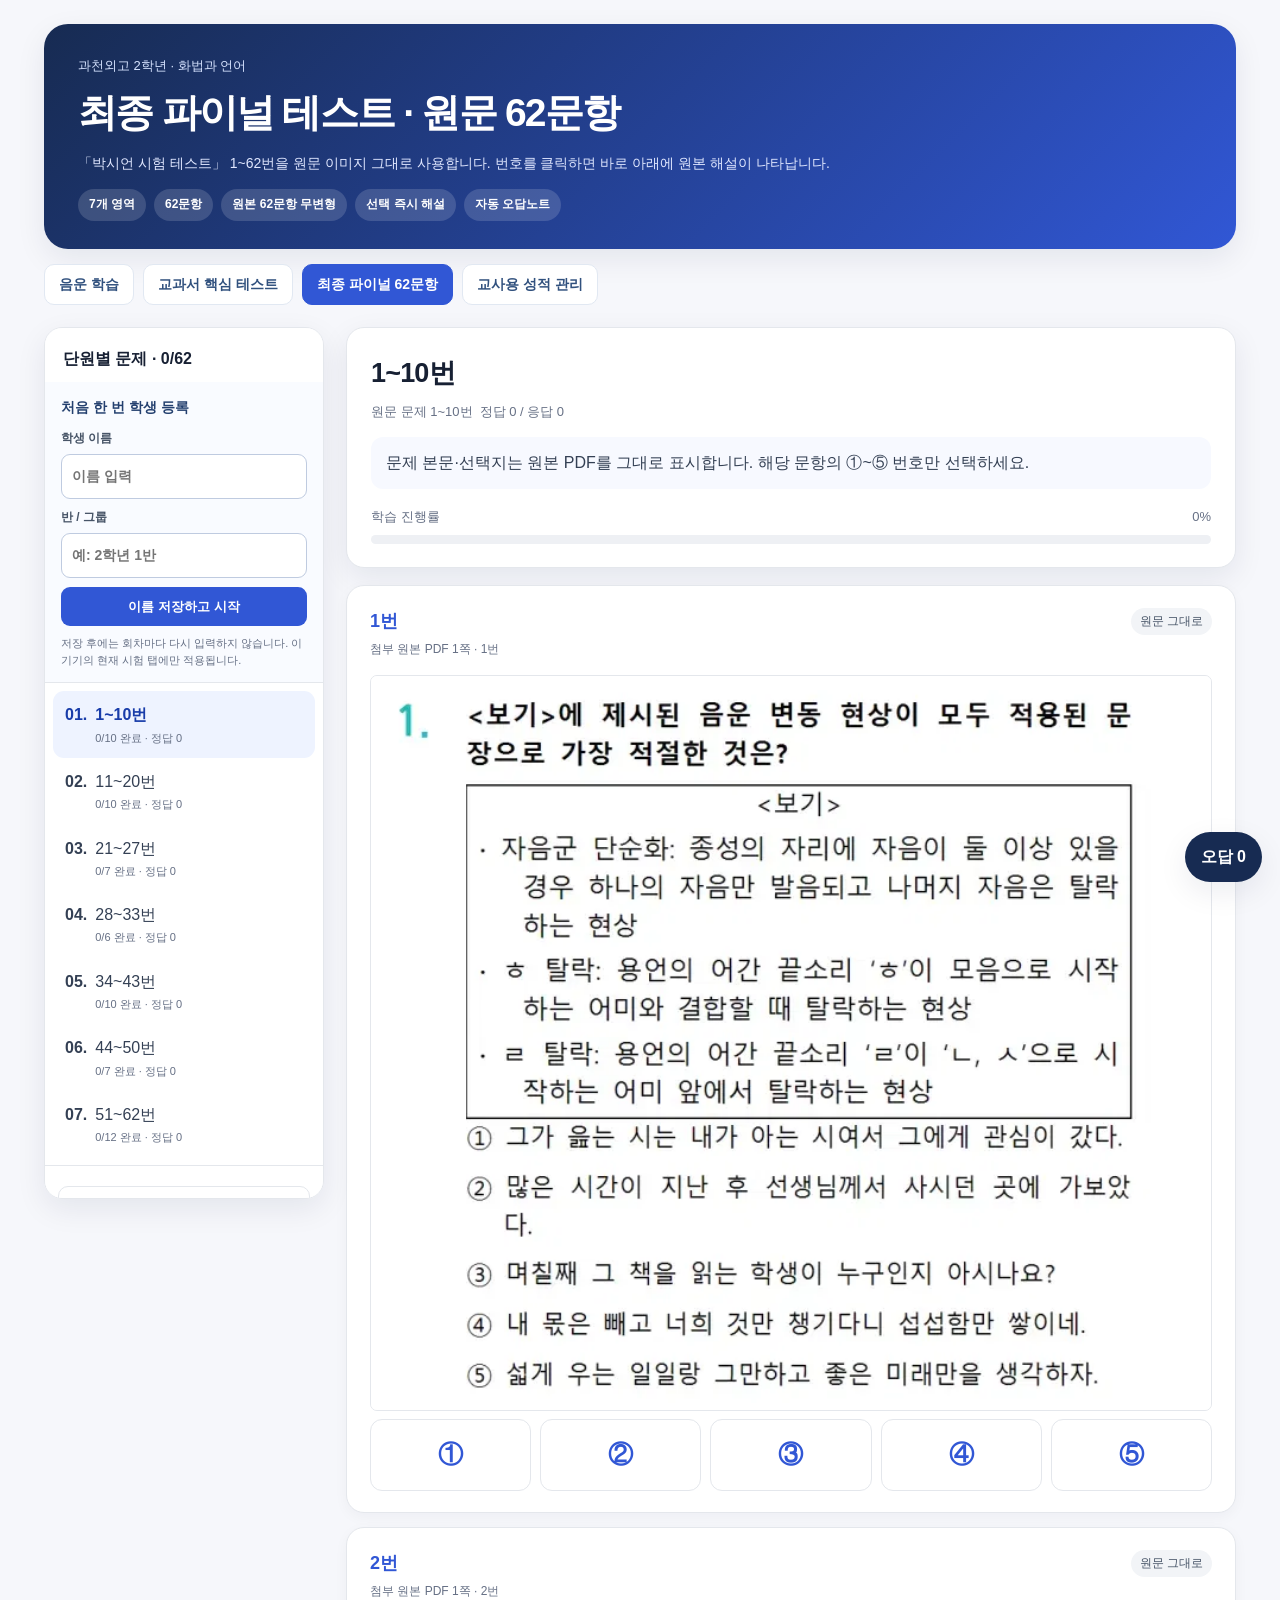
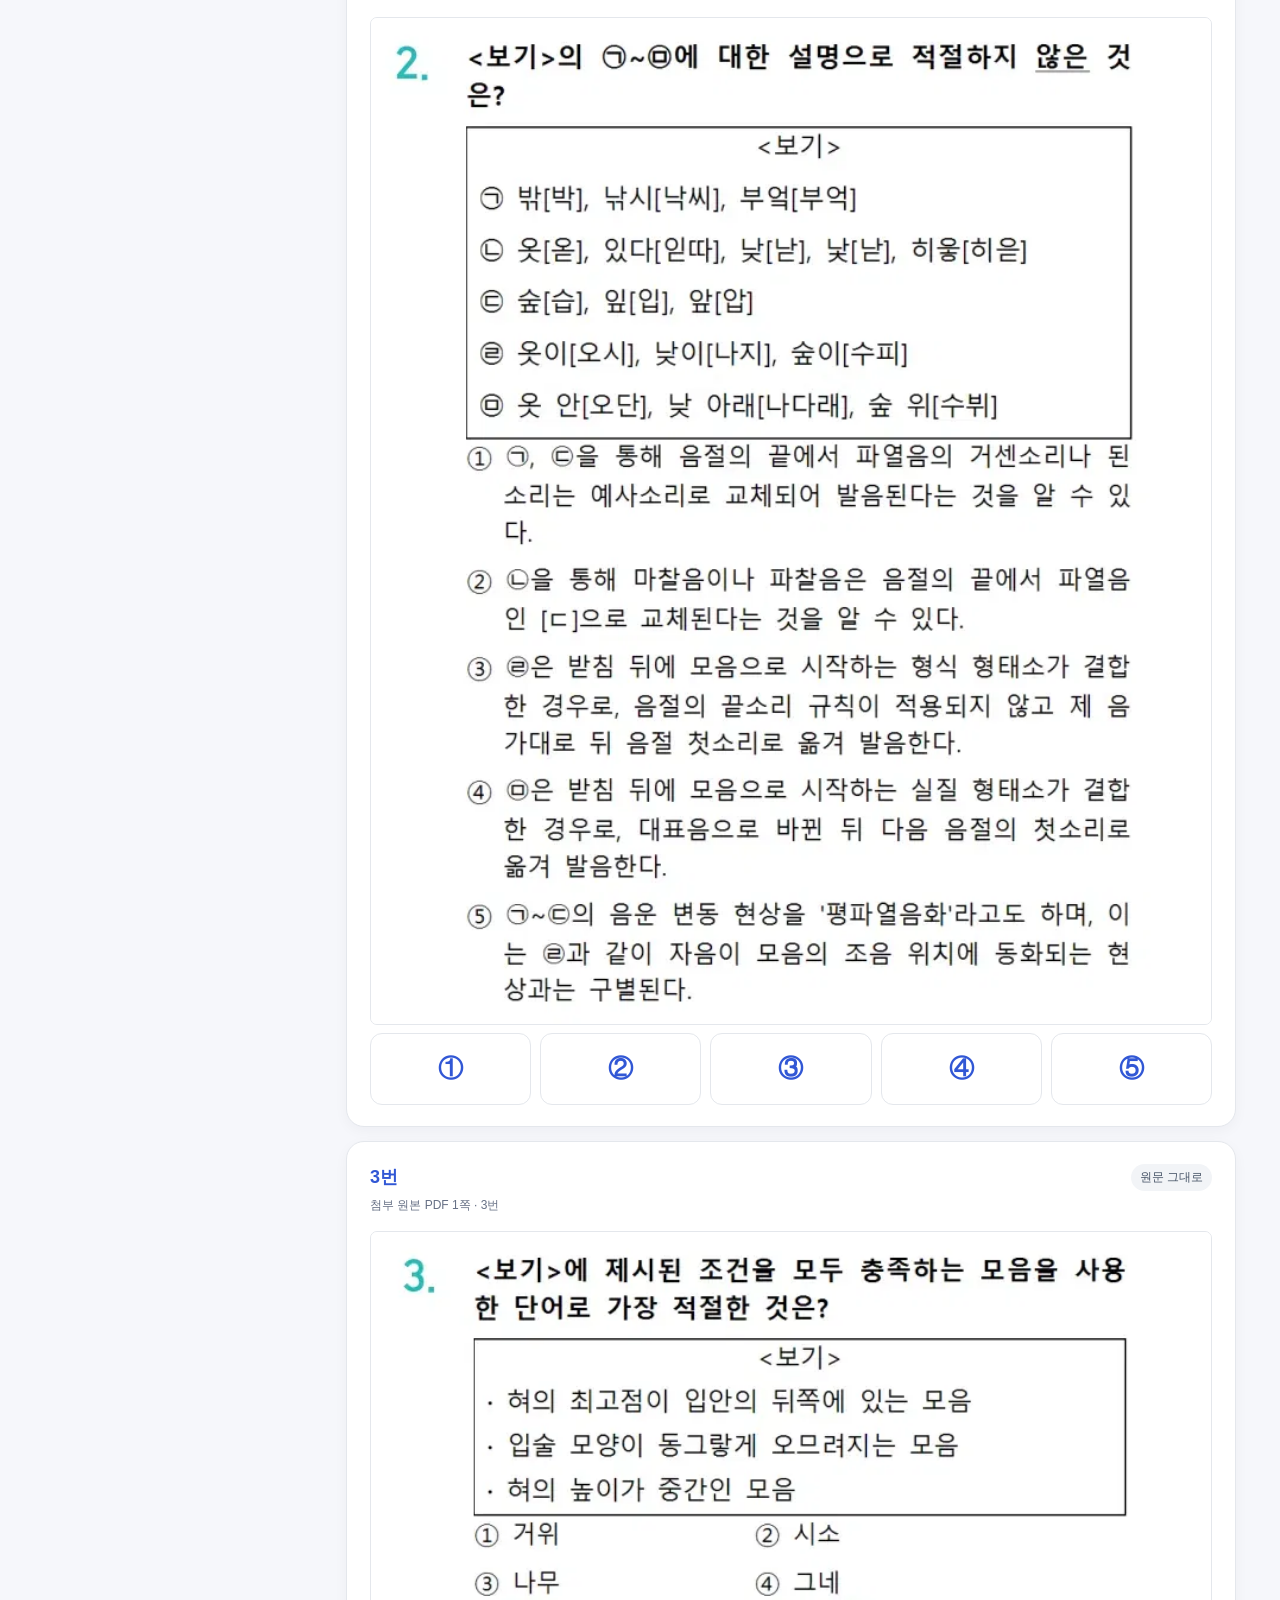
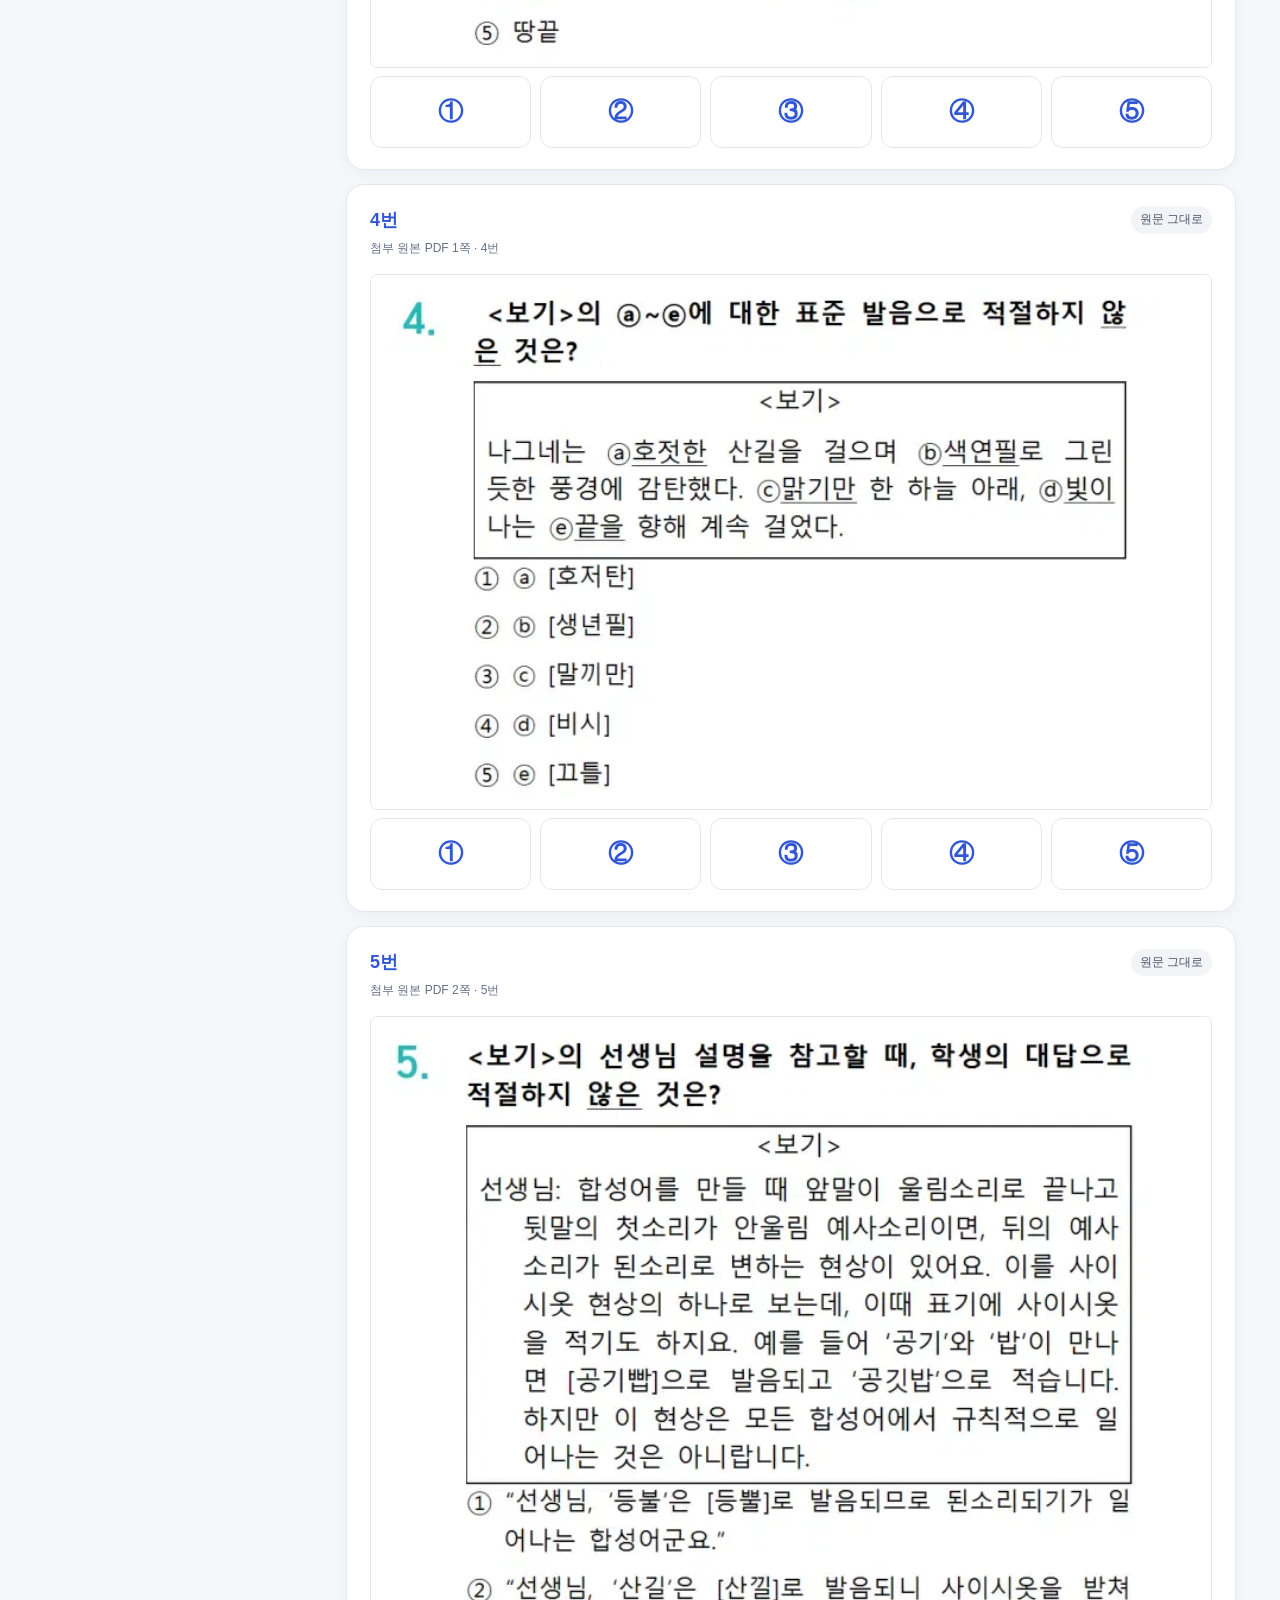
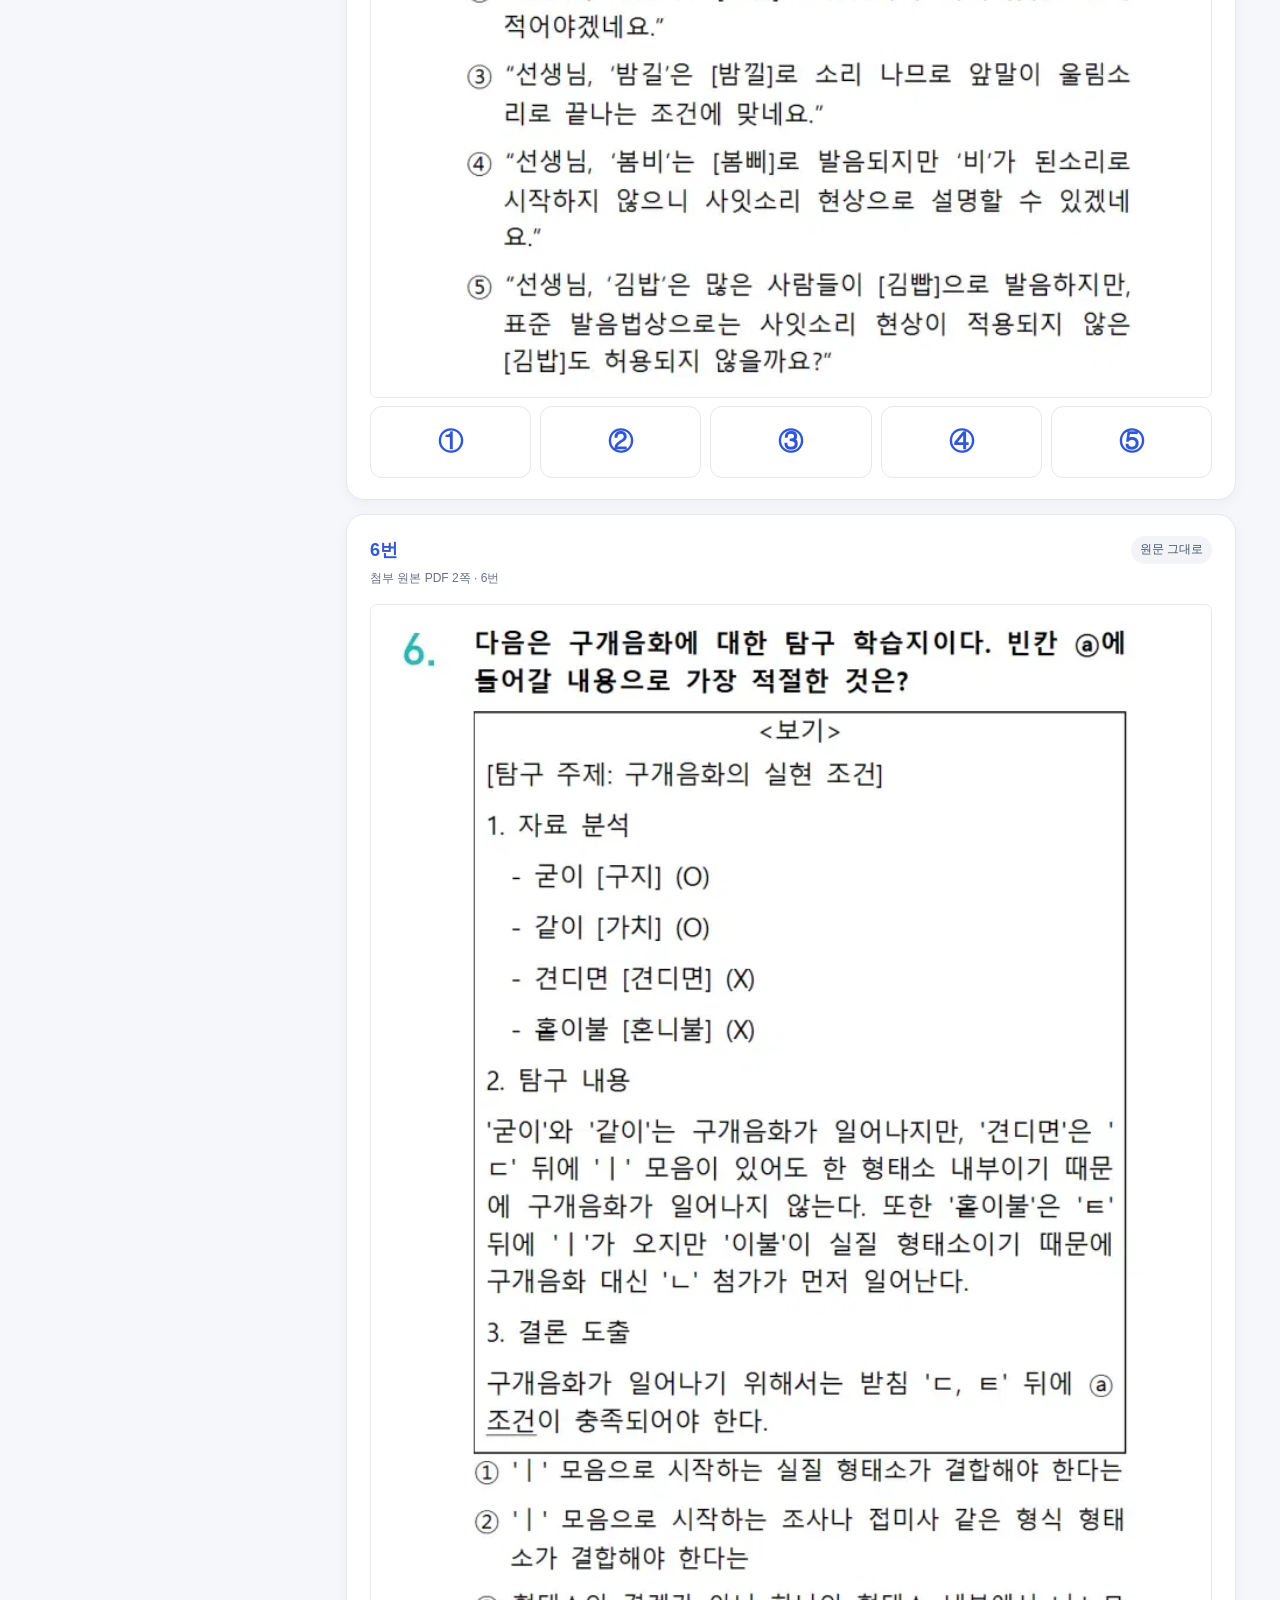
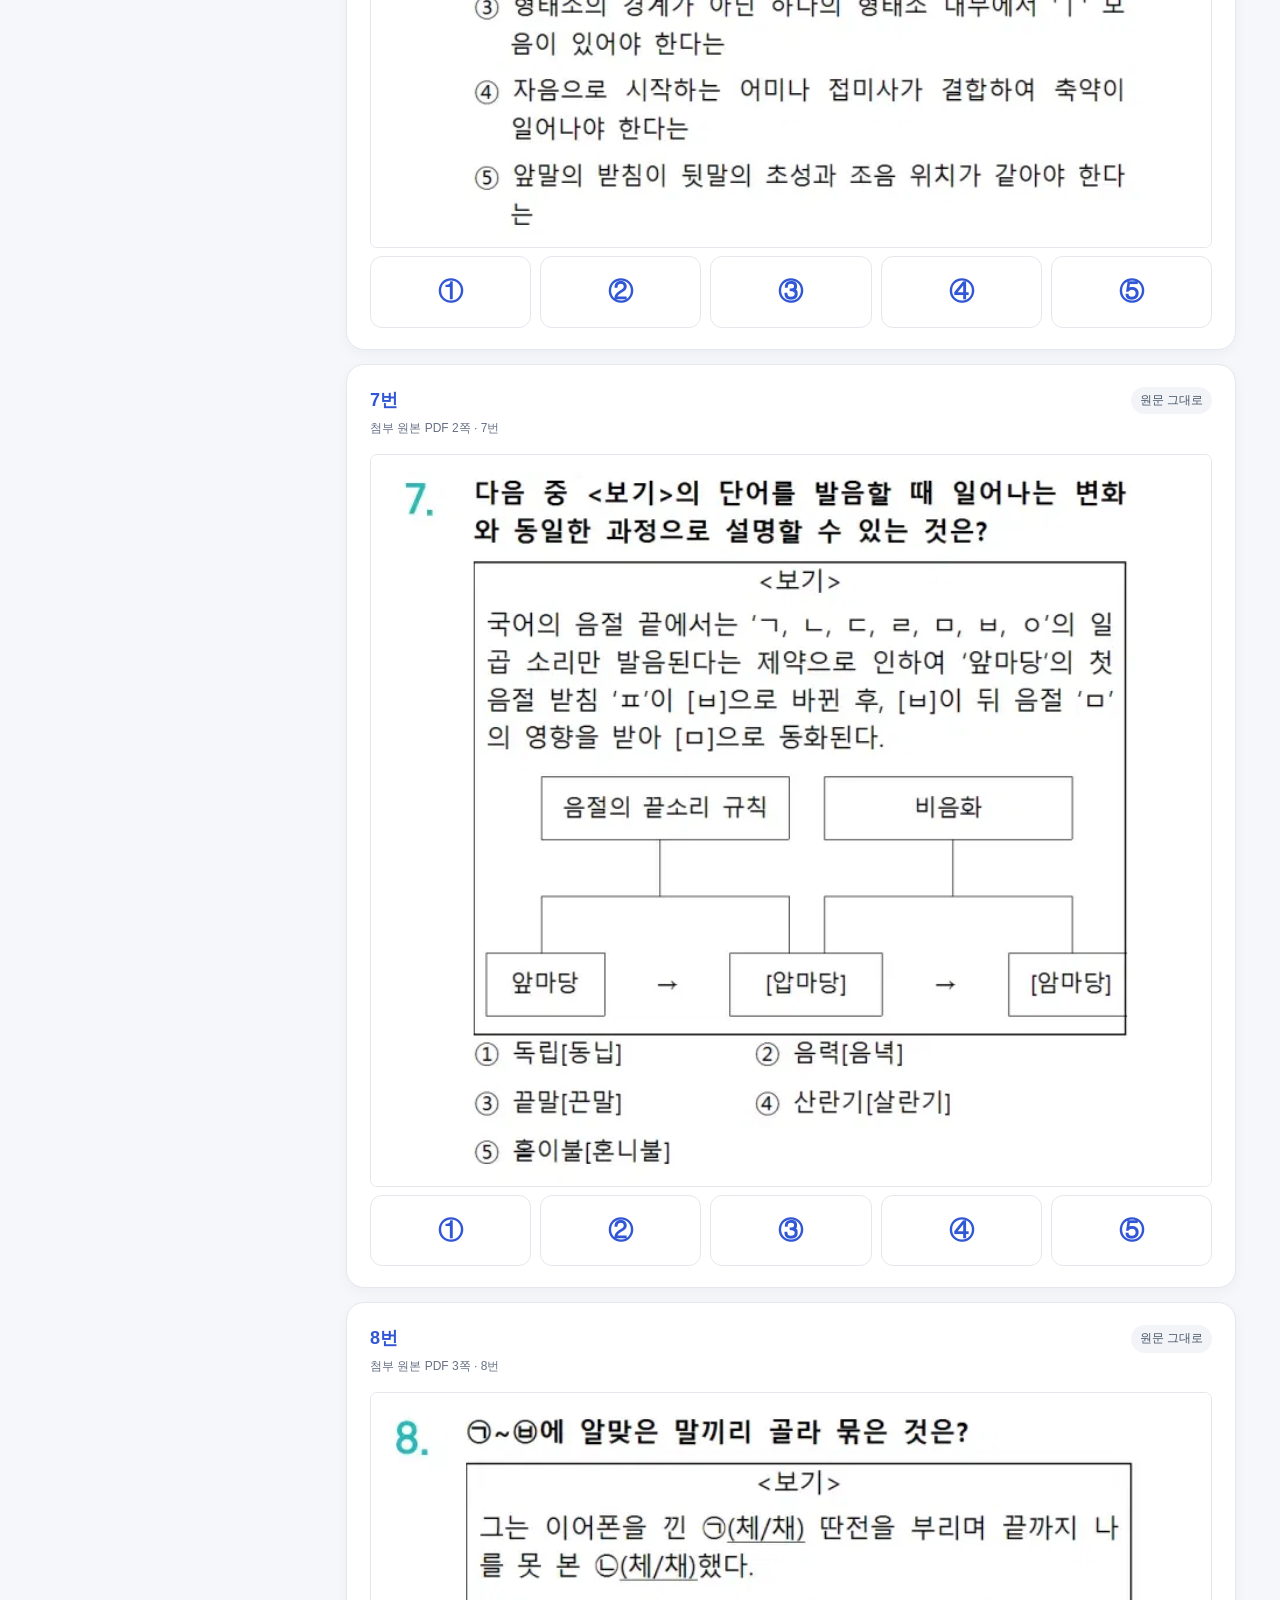
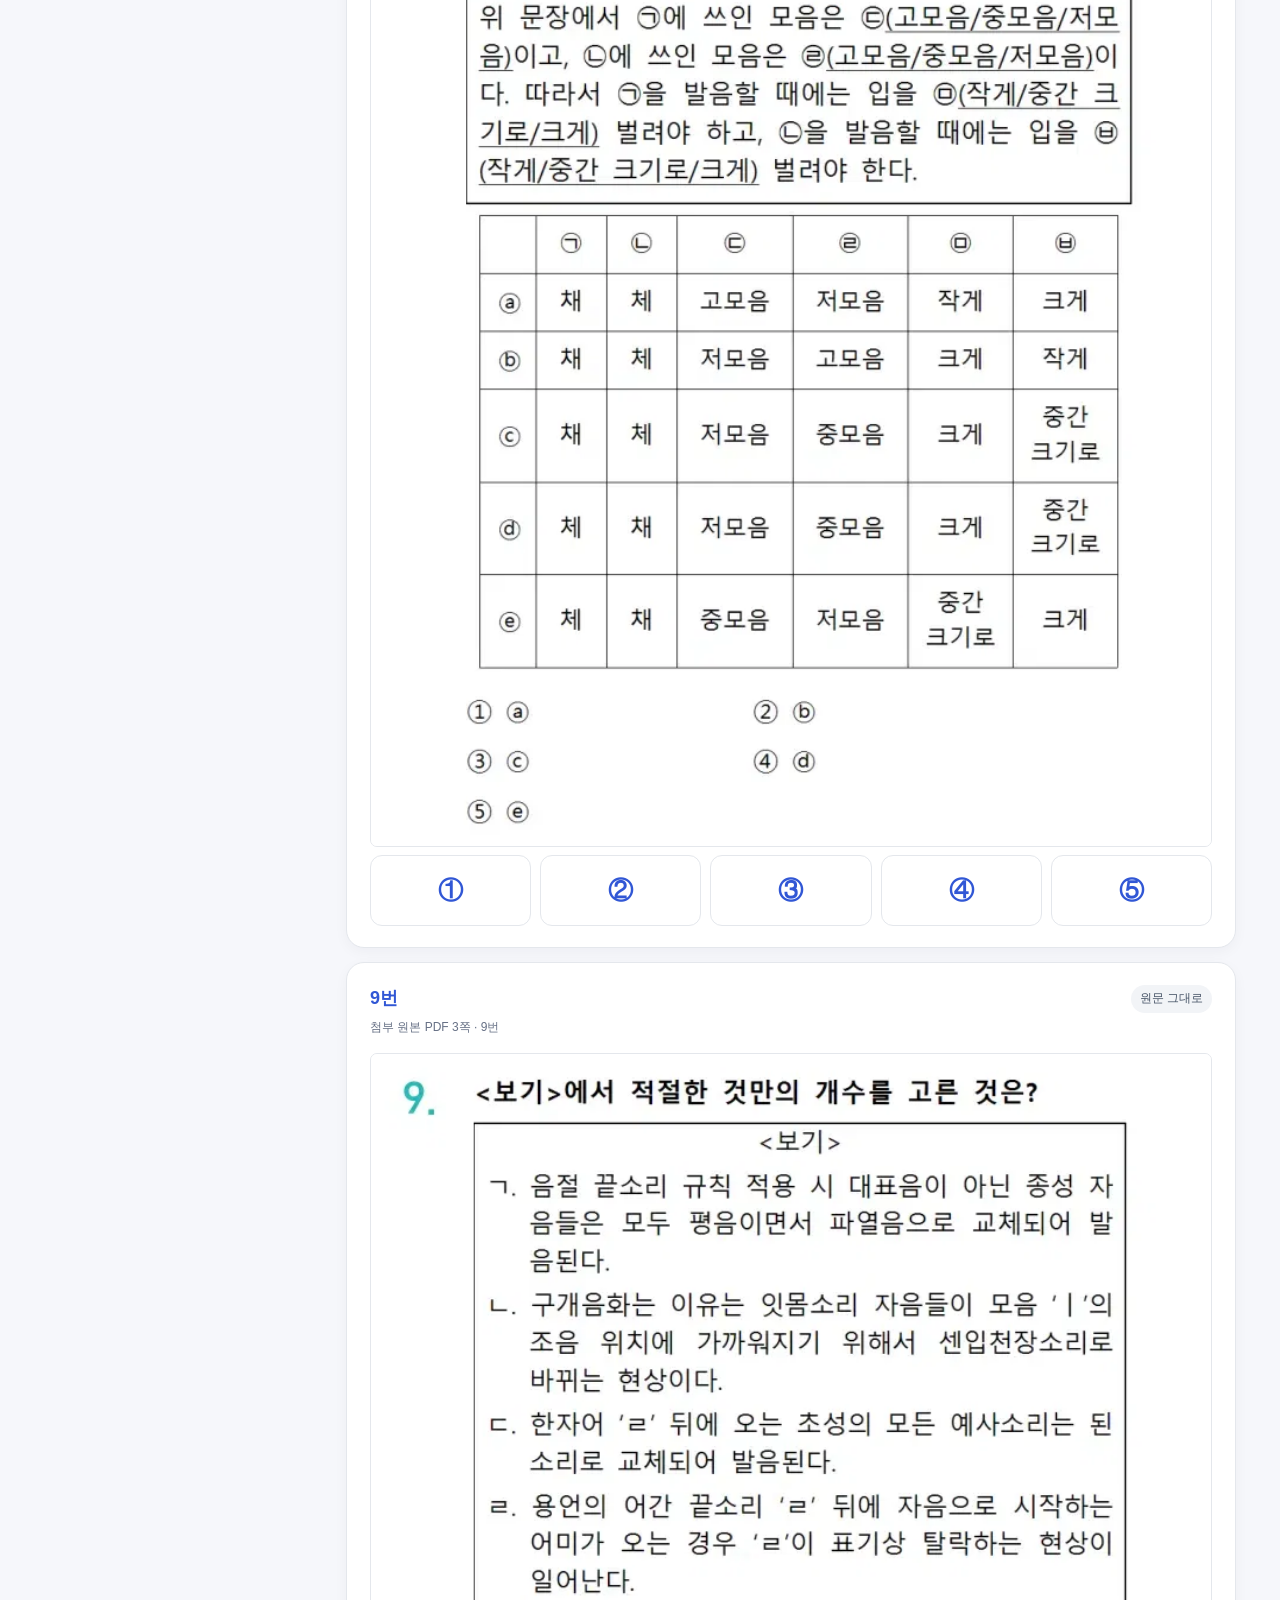
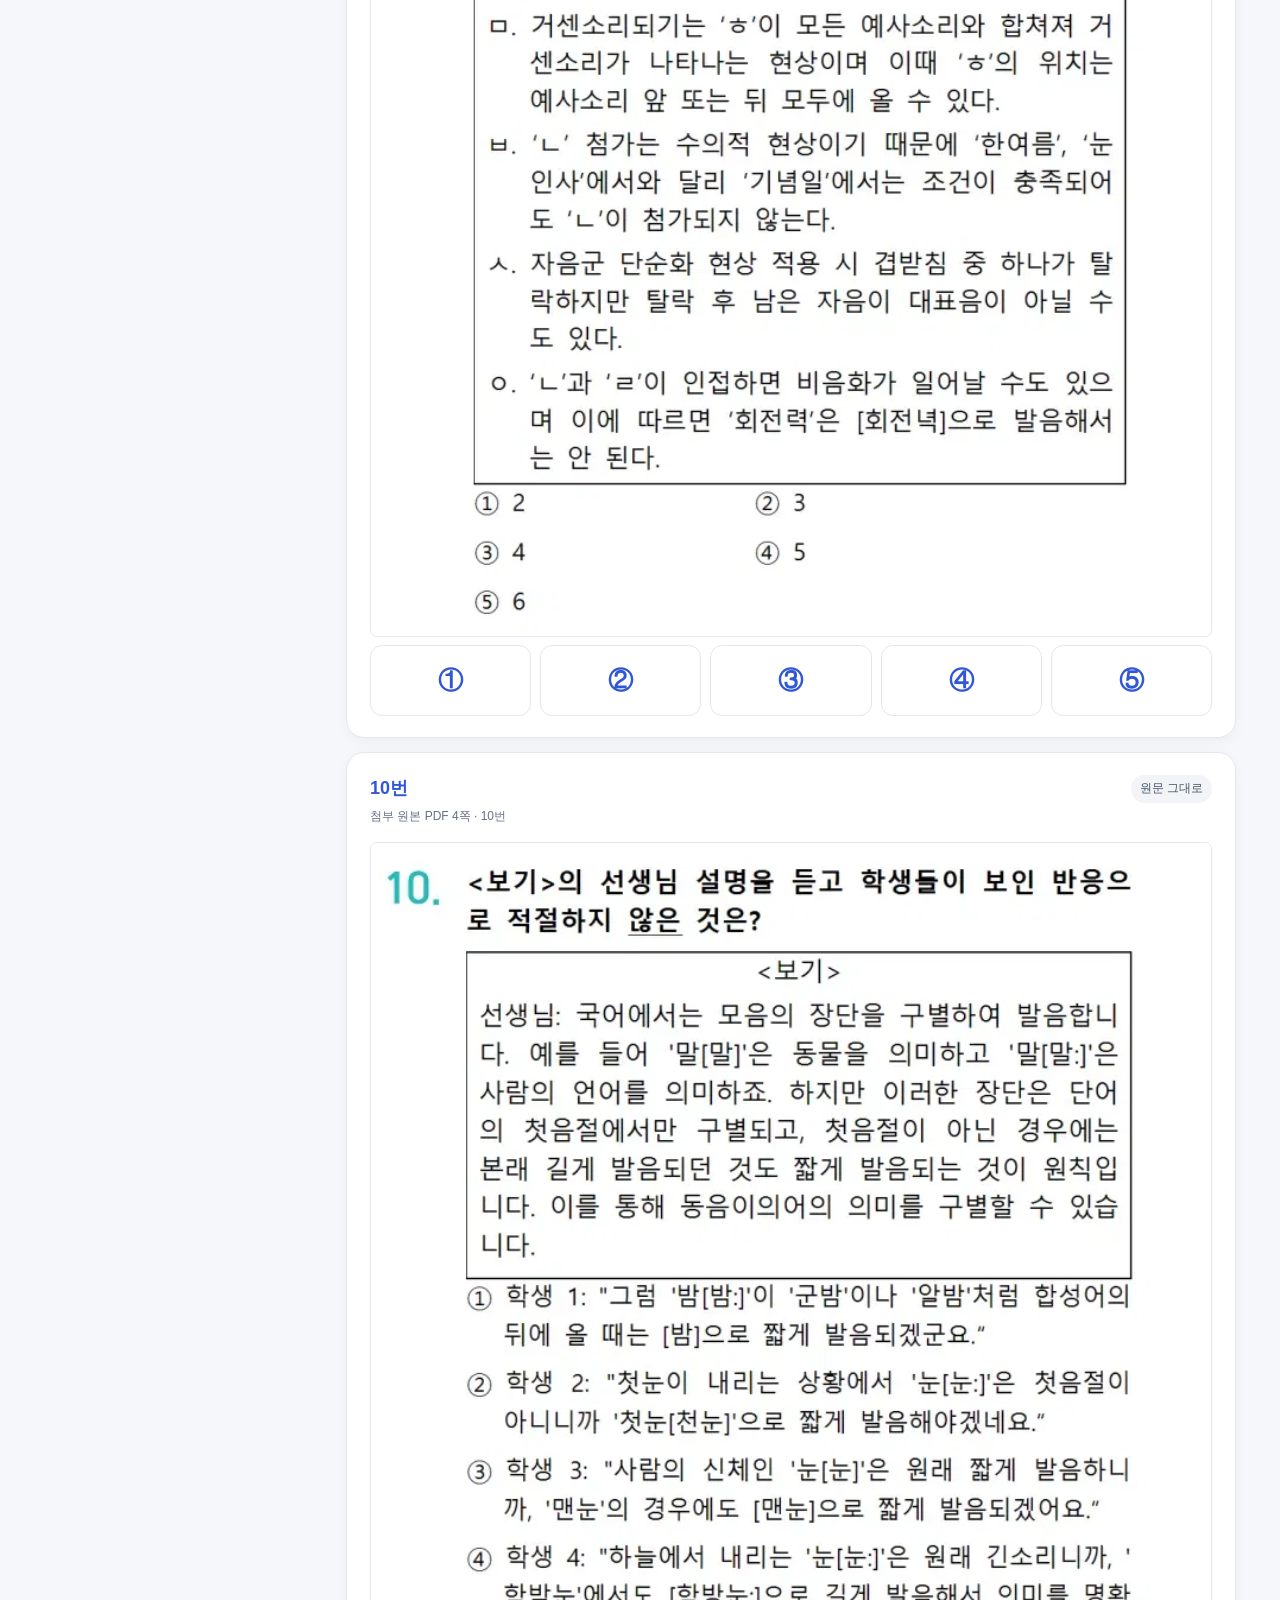
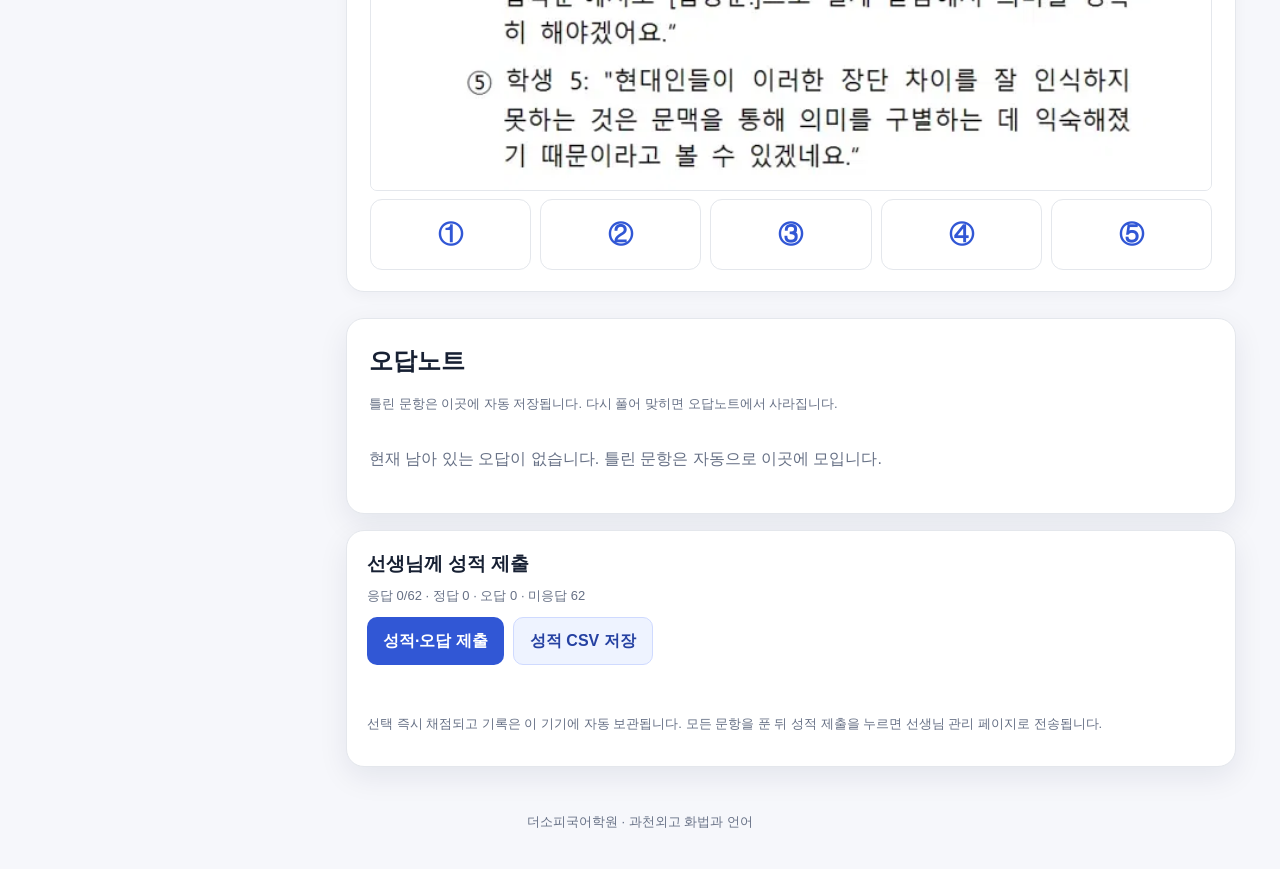
==== commit 5dba9b83: "학생 이름 탭별 한 번 등록 및 자동 유지 (final62.html)" ====
--- a/final62.html
+++ b/final62.html
@@ -1 +1 @@
-<!doctype html><html lang="ko"><head><meta charset="utf-8"><meta name="viewport" content="width=device-width,initial-scale=1"><title>과천외고 | 최종 파이널 62문항 원문</title><link rel="stylesheet" href="quiz-ui.css?v=3"></head><body data-mode="final"><div id="app"><main class="wrap"><div class="panel" style="padding:20px">문항을 불러오는 중입니다…</div></main></div><script src="config.js"></script><script src="final_data.js"></script><script src="final_media1.js"></script><script src="final_media2.js"></script><script src="final_media3.js"></script><script src="final_media4.js"></script><script src="final_media5.js"></script><script src="final_media6.js"></script><script src="final_media7.js"></script><script src="final_media8.js"></script><script src="final_media9.js"></script><script src="final_media10.js"></script><script src="final_media11.js"></script><script src="final_media12.js"></script><script src="final_media13.js"></script><script src="final_media14.js"></script><script src="final_media15.js"></script><script src="final_media16.js"></script><script src="final_media17.js"></script><script src="final_media18.js"></script><script src="final_media19.js"></script><script src="final_media20.js"></script><script src="final_media21.js"></script><script src="final_media22.js"></script><script src="final_media23.js"></script><script src="quiz-core.js?v=3"></script></body></html>+<!doctype html><html lang="ko"><head><meta charset="utf-8"><meta name="viewport" content="width=device-width,initial-scale=1"><title>과천외고 | 최종 파이널 62문항 원문</title><link rel="stylesheet" href="quiz-ui.css?v=4"></head><body data-mode="final"><div id="app"><main class="wrap"><div class="panel" style="padding:20px">문항을 불러오는 중입니다…</div></main></div><script src="config.js"></script><script src="final_data.js"></script><script src="final_media1.js"></script><script src="final_media2.js"></script><script src="final_media3.js"></script><script src="final_media4.js"></script><script src="final_media5.js"></script><script src="final_media6.js"></script><script src="final_media7.js"></script><script src="final_media8.js"></script><script src="final_media9.js"></script><script src="final_media10.js"></script><script src="final_media11.js"></script><script src="final_media12.js"></script><script src="final_media13.js"></script><script src="final_media14.js"></script><script src="final_media15.js"></script><script src="final_media16.js"></script><script src="final_media17.js"></script><script src="final_media18.js"></script><script src="final_media19.js"></script><script src="final_media20.js"></script><script src="final_media21.js"></script><script src="final_media22.js"></script><script src="final_media23.js"></script><script src="quiz-core.js?v=4"></script></body></html>
--- a/quiz-ui.css
+++ b/quiz-ui.css
@@ -9,4 +9,16 @@
 .wrongbook{margin-top:26px;padding:22px}.wrongbook h2{margin:0 0 6px}.wrong-empty{color:var(--muted);padding:18px 0}.wrong-item{border-top:1px solid var(--line);padding:15px 0}.wrong-item:first-of-type{border-top:0}.wrong-item strong{display:block;margin-bottom:4px}.wrong-answer{color:var(--red)}.right-answer{color:var(--green)}.jump{border:0;background:var(--blue2);color:#2344a8;border-radius:8px;padding:7px 10px;font-weight:750;margin-top:7px}.wrong-item details{margin-top:8px}.wrong-item details summary{cursor:pointer;color:var(--blue);font-weight:700}.wrong-item img{max-width:100%;max-height:650px;object-fit:contain}.footer{text-align:center;color:var(--muted);font-size:13px;padding:28px 0 12px}.float-wrong{position:fixed;right:18px;bottom:18px;border:0;background:#172b52;color:#fff;border-radius:30px;padding:12px 16px;font-weight:800;box-shadow:var(--shadow);z-index:5}.float-wrong:hover{background:#3157d5}
 .submit-card{margin:16px 0;padding:18px 20px}.submit-card h3{margin:0 0 6px}.submit-actions{display:flex;gap:9px;flex-wrap:wrap;margin:10px 0}.primary{background:var(--blue);border:0;color:#fff;border-radius:10px;padding:10px 16px;font-weight:750}.primary:hover{background:#2847ad}.primary.alt{background:#eef3ff;color:#2541a2;border:1px solid #cfdaff}.status{font-size:13px;color:var(--muted);min-height:22px}.stat-pill{display:inline-block;color:#285084;font-weight:700;padding:5px 8px;border-radius:9px;background:#f0f4fc}.notice{font-size:13px;color:var(--muted);line-height:1.7;margin-top:12px}.notice a{color:var(--blue)}.error{padding:20px;color:#912018;background:var(--redbg)}
 @media(max-width:900px){.wrap{padding:12px}.dashboard{grid-template-columns:1fr}.sidebar{position:static;max-height:unset}.chapter-list{display:flex;overflow:auto;gap:6px}.chapter-btn{min-width:200px}.hero{padding:25px 22px}.chapter-head{padding:18px}.qcard{padding:17px 15px}.stem{font-size:16px}.mainnav{margin-bottom:15px}}
-@media(max-width:520px){.choices.number-choices{gap:4px}.choices.number-choices .choice{padding:9px 0}.choices.number-choices .sym{font-size:21px}.mainnav a{font-size:12px;padding:7px 9px}}+@media(max-width:520px){.choices.number-choices{gap:4px}.choices.number-choices .choice{padding:9px 0}.choices.number-choices .sym{font-size:21px}.mainnav a{font-size:12px;padding:7px 9px}}
+
+/* Student profile: register once for each exam tab, not once per chapter. */
+.student-profile{border-bottom:1px solid var(--line);padding:14px 16px;background:#f9fbff}
+.profile-heading{font-weight:850;font-size:14px;color:#24406f;margin:0 0 10px}
+.saved-mark{font-size:11px;font-weight:800;color:#087a55;background:#eaf8f2;padding:3px 6px;border-radius:8px}
+.profile-field{display:flex;flex-direction:column;gap:5px;margin:9px 0;color:#475467;font-size:12px;font-weight:750}
+.profile-field input{width:100%;min-width:0;border:1px solid #bfcbe0;border-radius:9px;padding:10px;font-size:14px;background:#fff}
+.profile-save,.profile-edit{display:block;width:100%;margin-top:9px;border:0;border-radius:9px;cursor:pointer;padding:9px 10px;font-weight:800;font-size:13px}
+.profile-save{background:#3157d5;color:white}
+.profile-edit{background:#eaf0ff;color:#2445a9}
+.profile-display{display:flex;flex-direction:column;gap:1px}.profile-display strong{font-size:17px}.profile-display span{font-size:13px;color:#667085}
+.profile-note{font-size:11px;line-height:1.5;color:#667085;margin:9px 0 0}
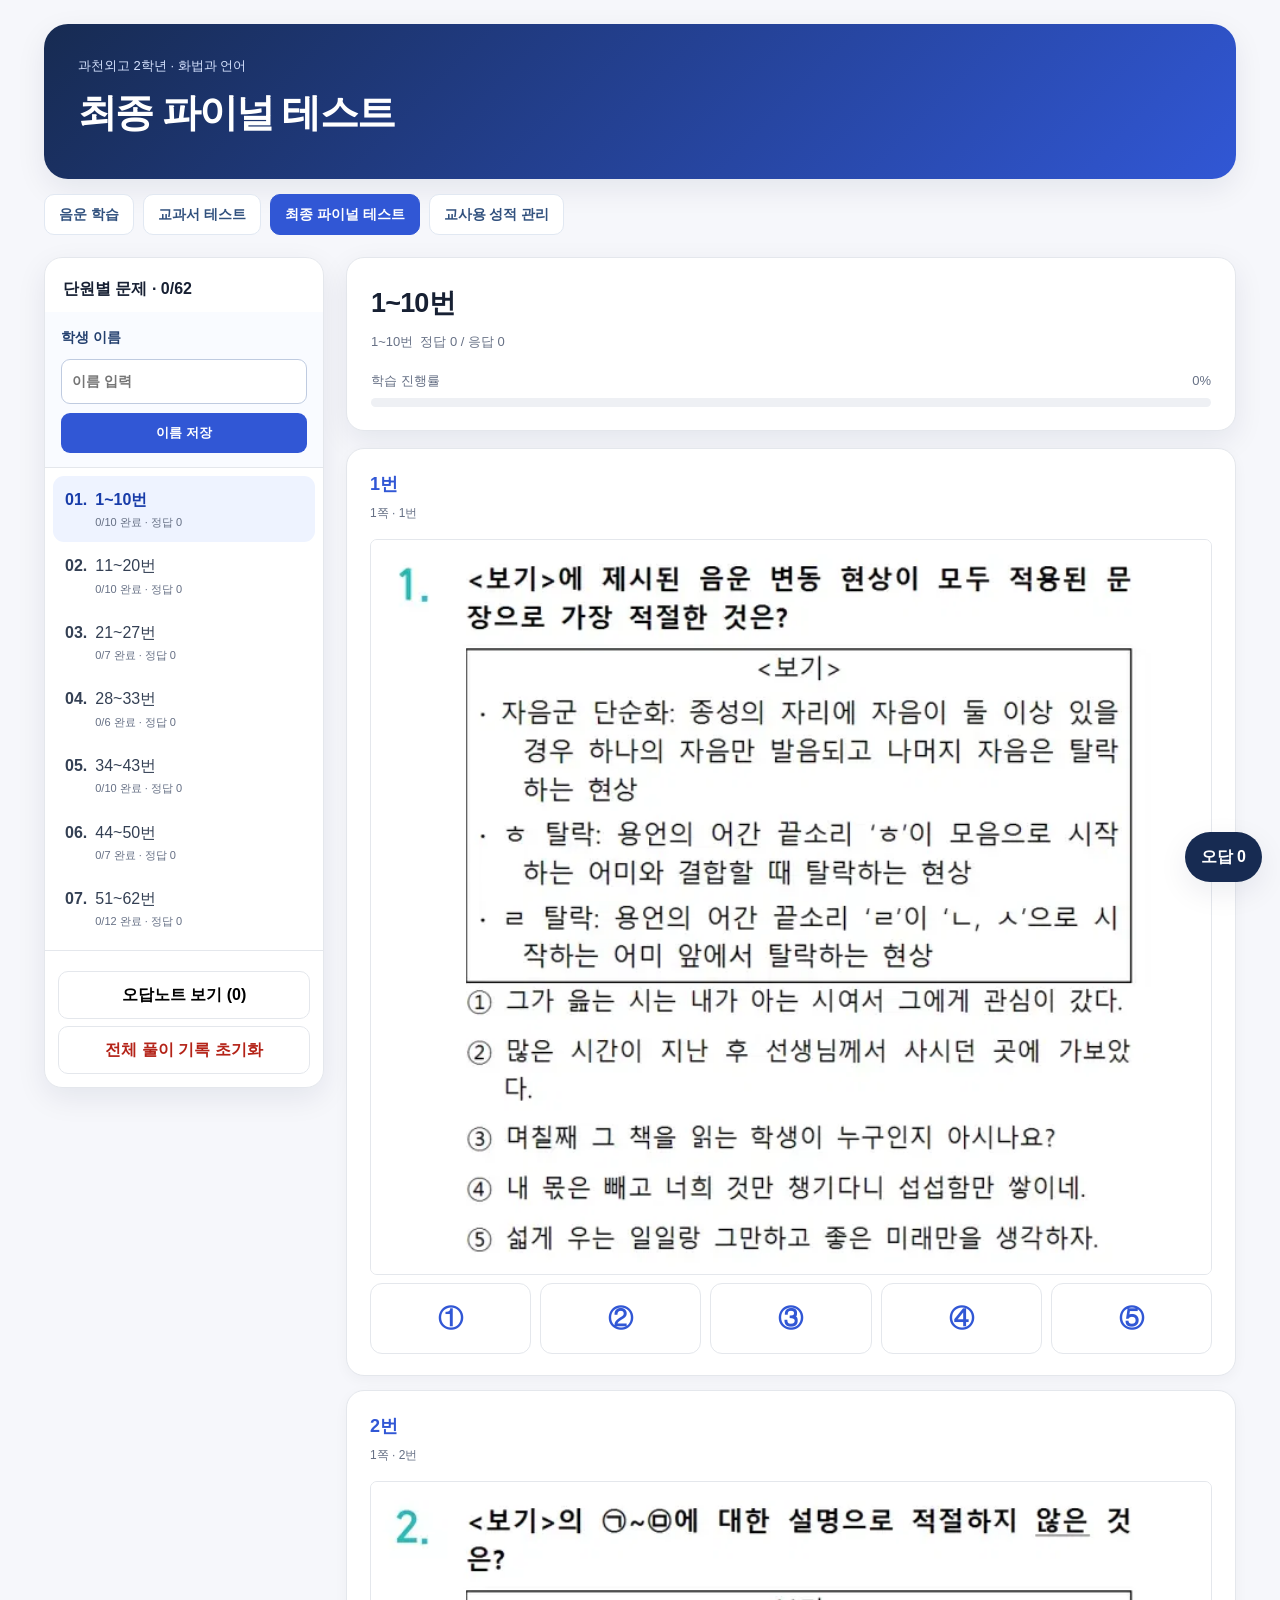
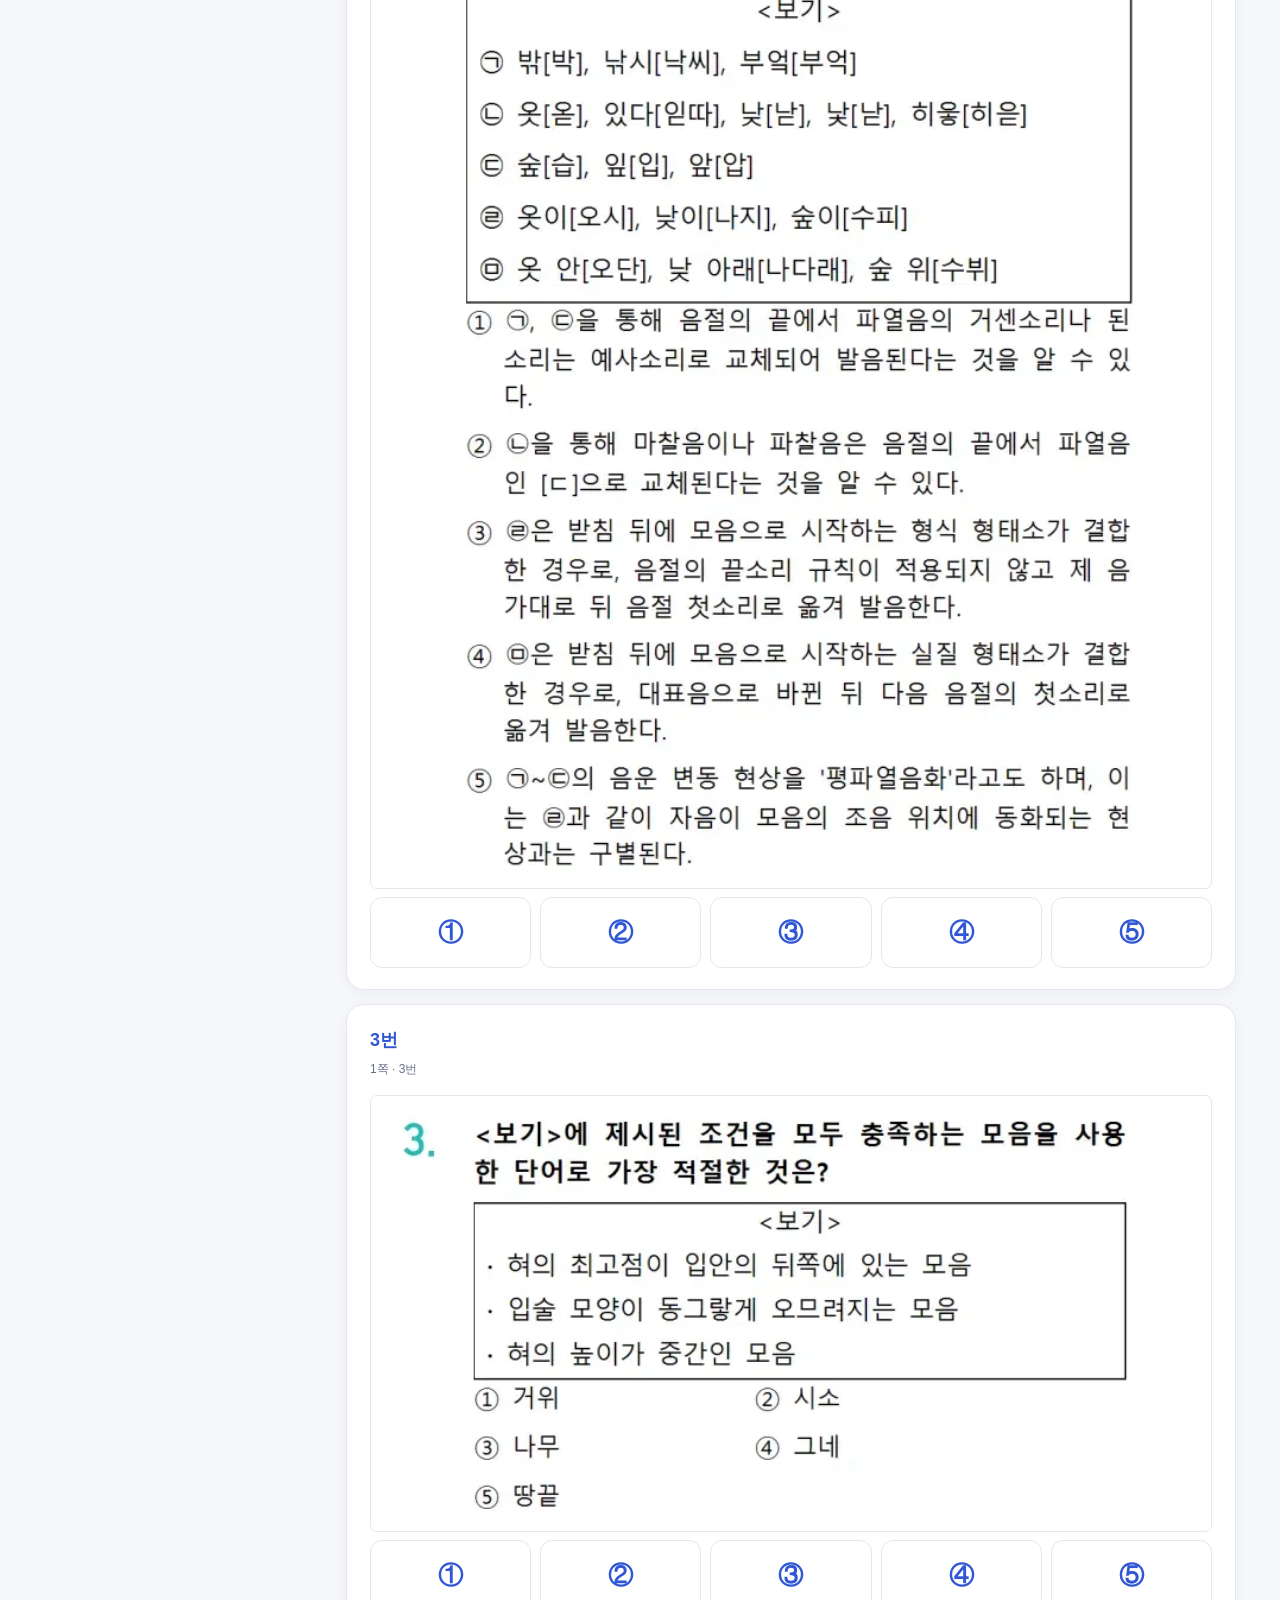
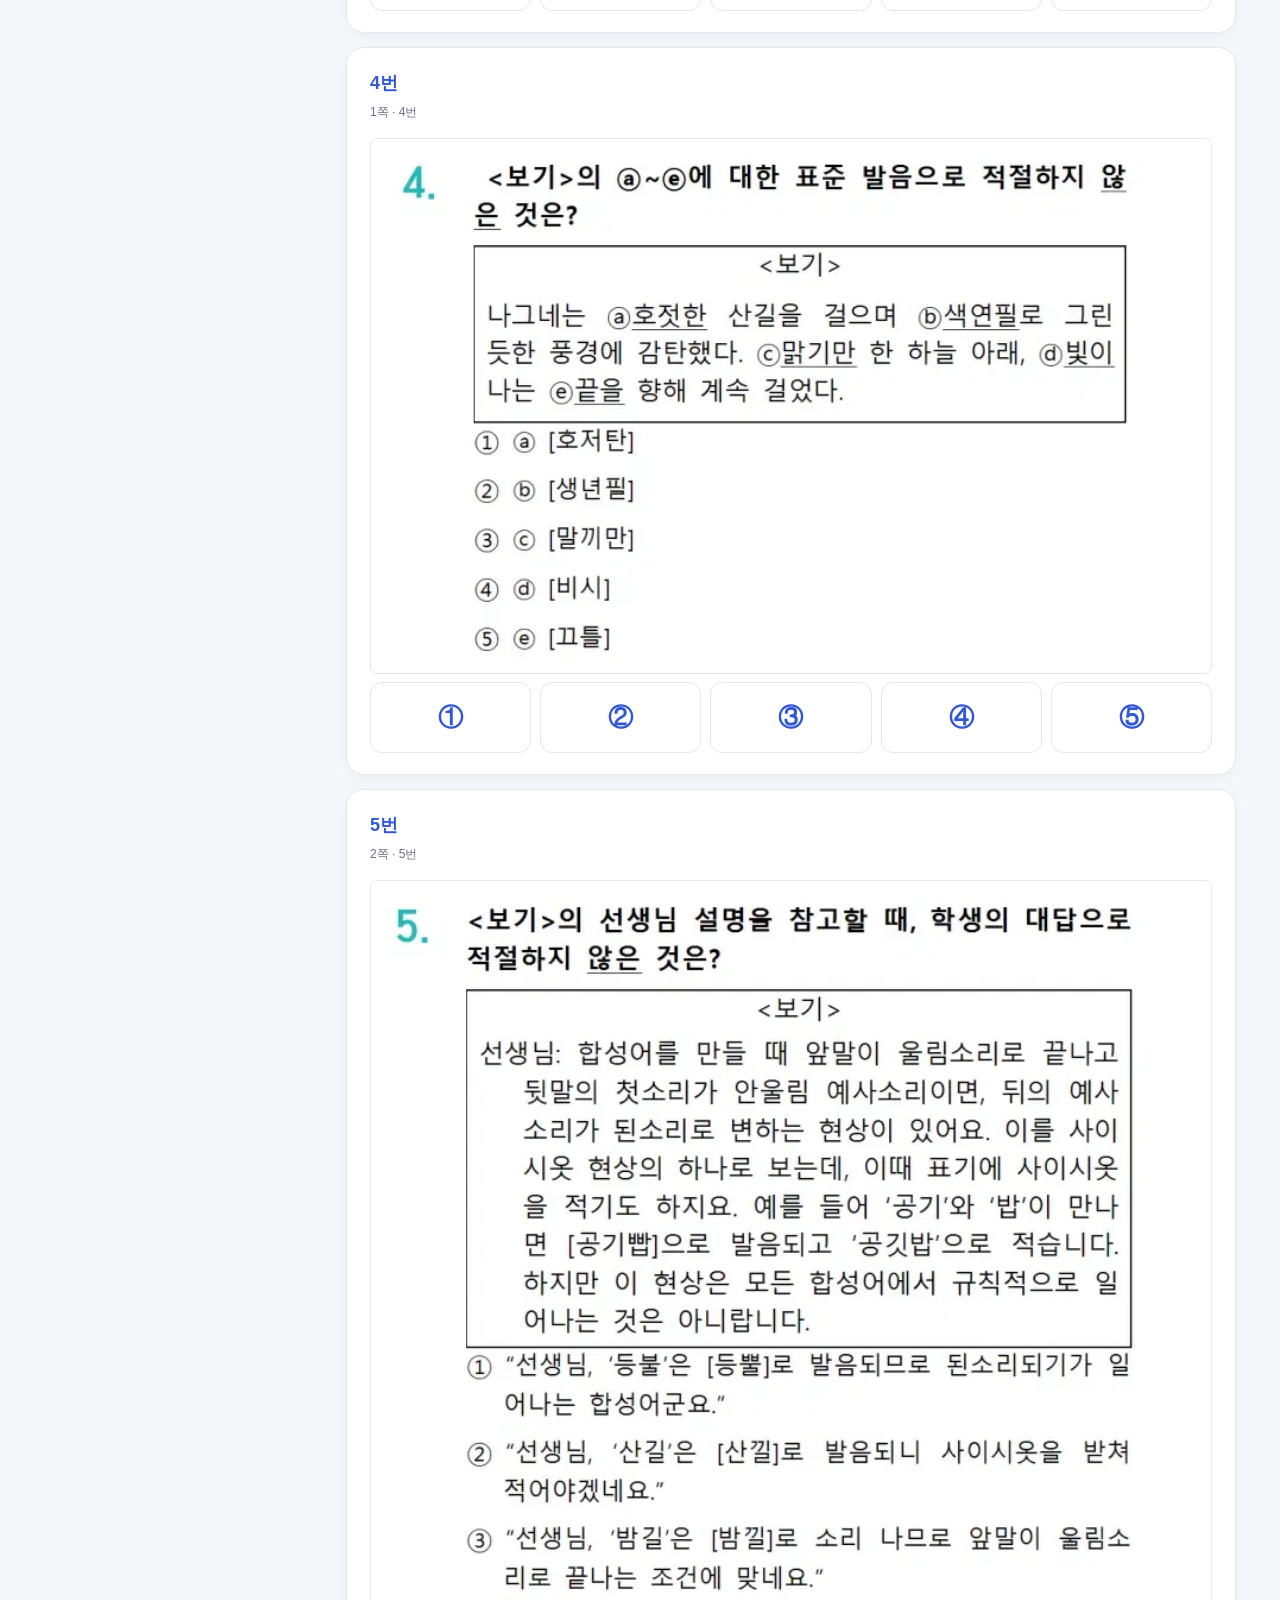
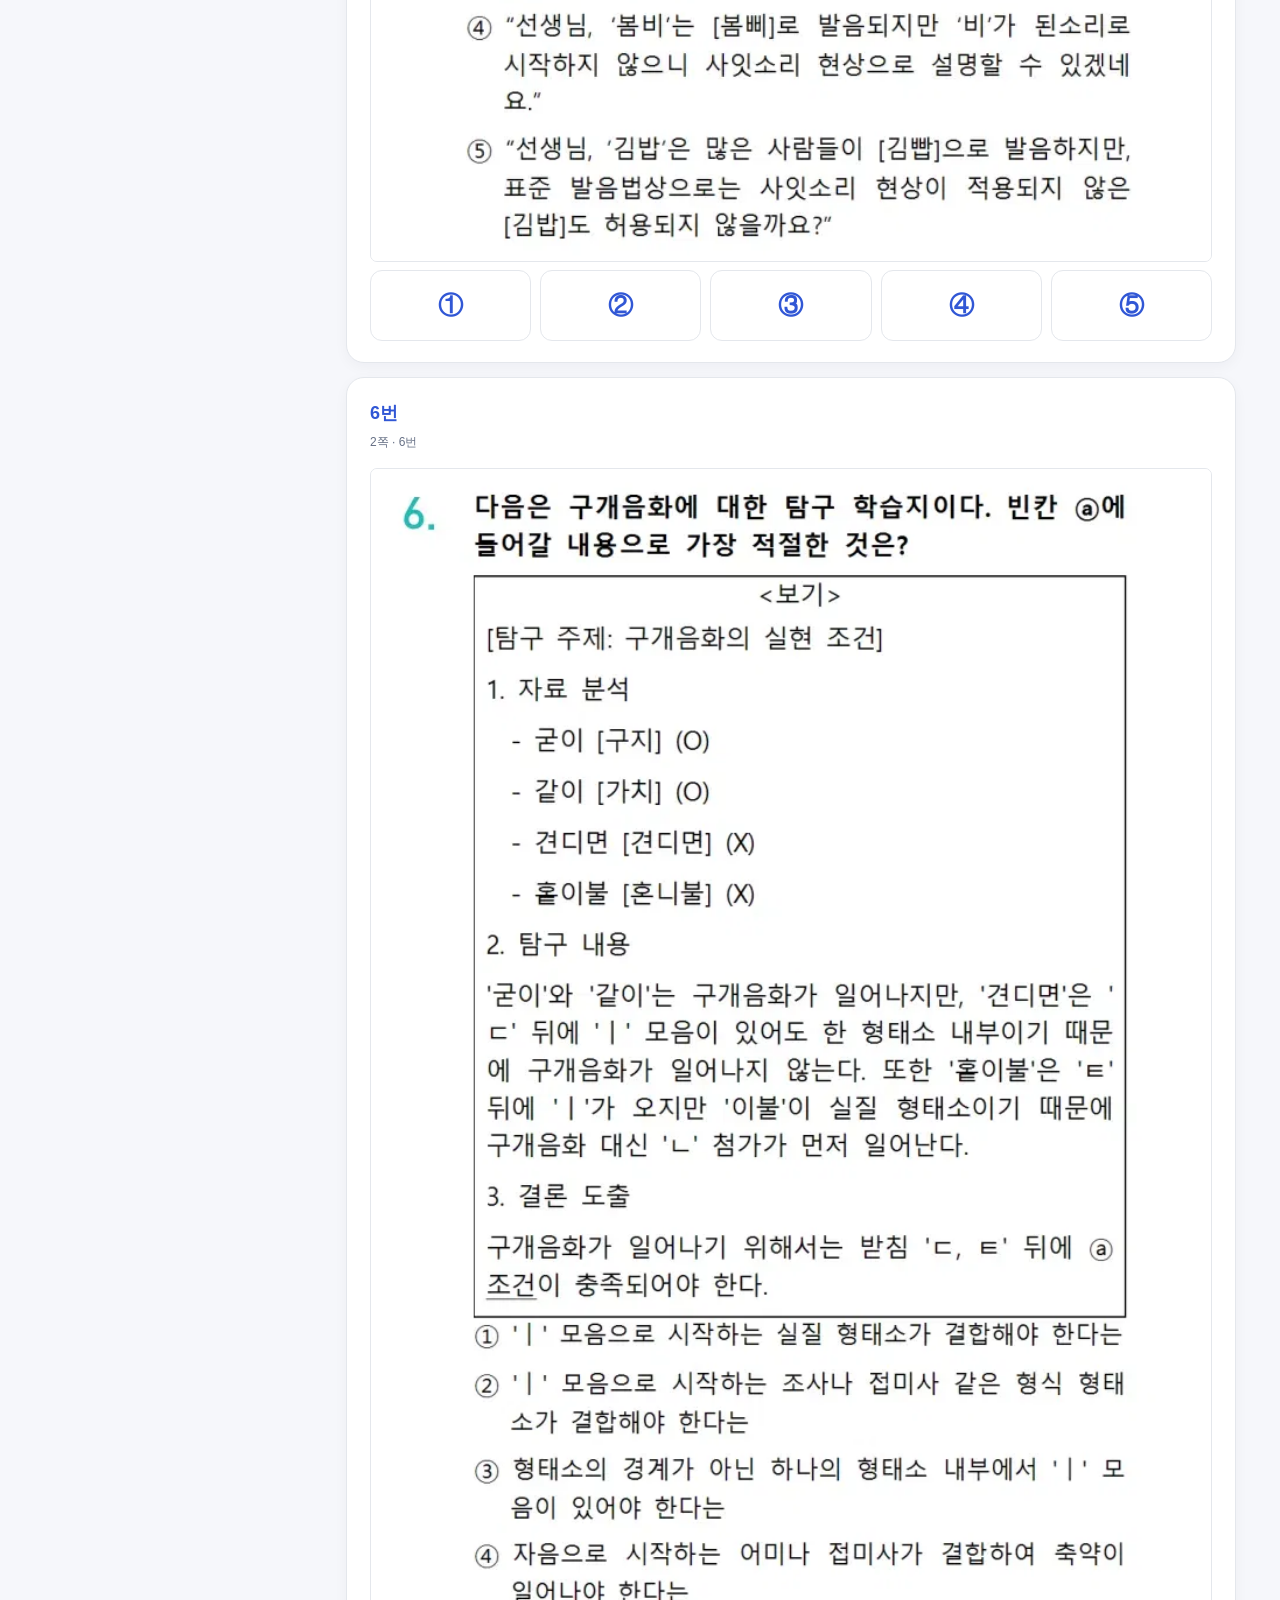
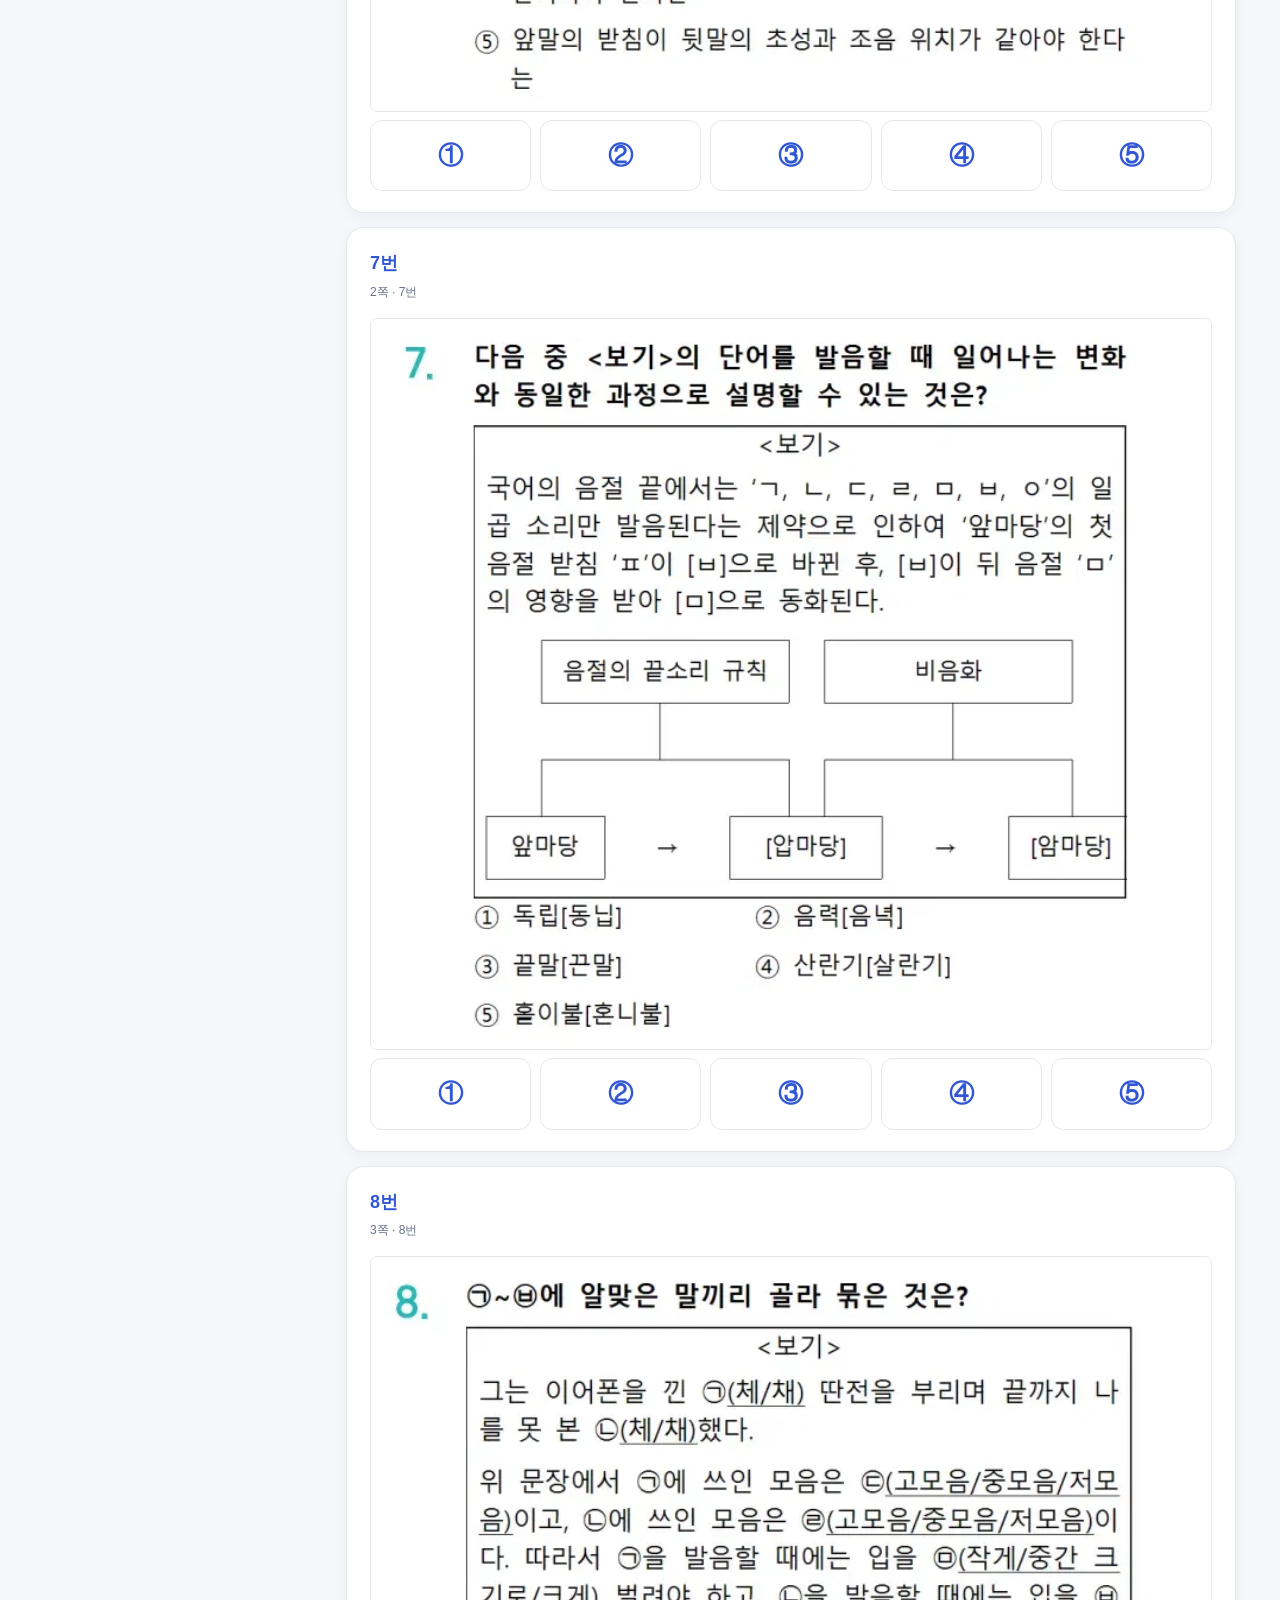
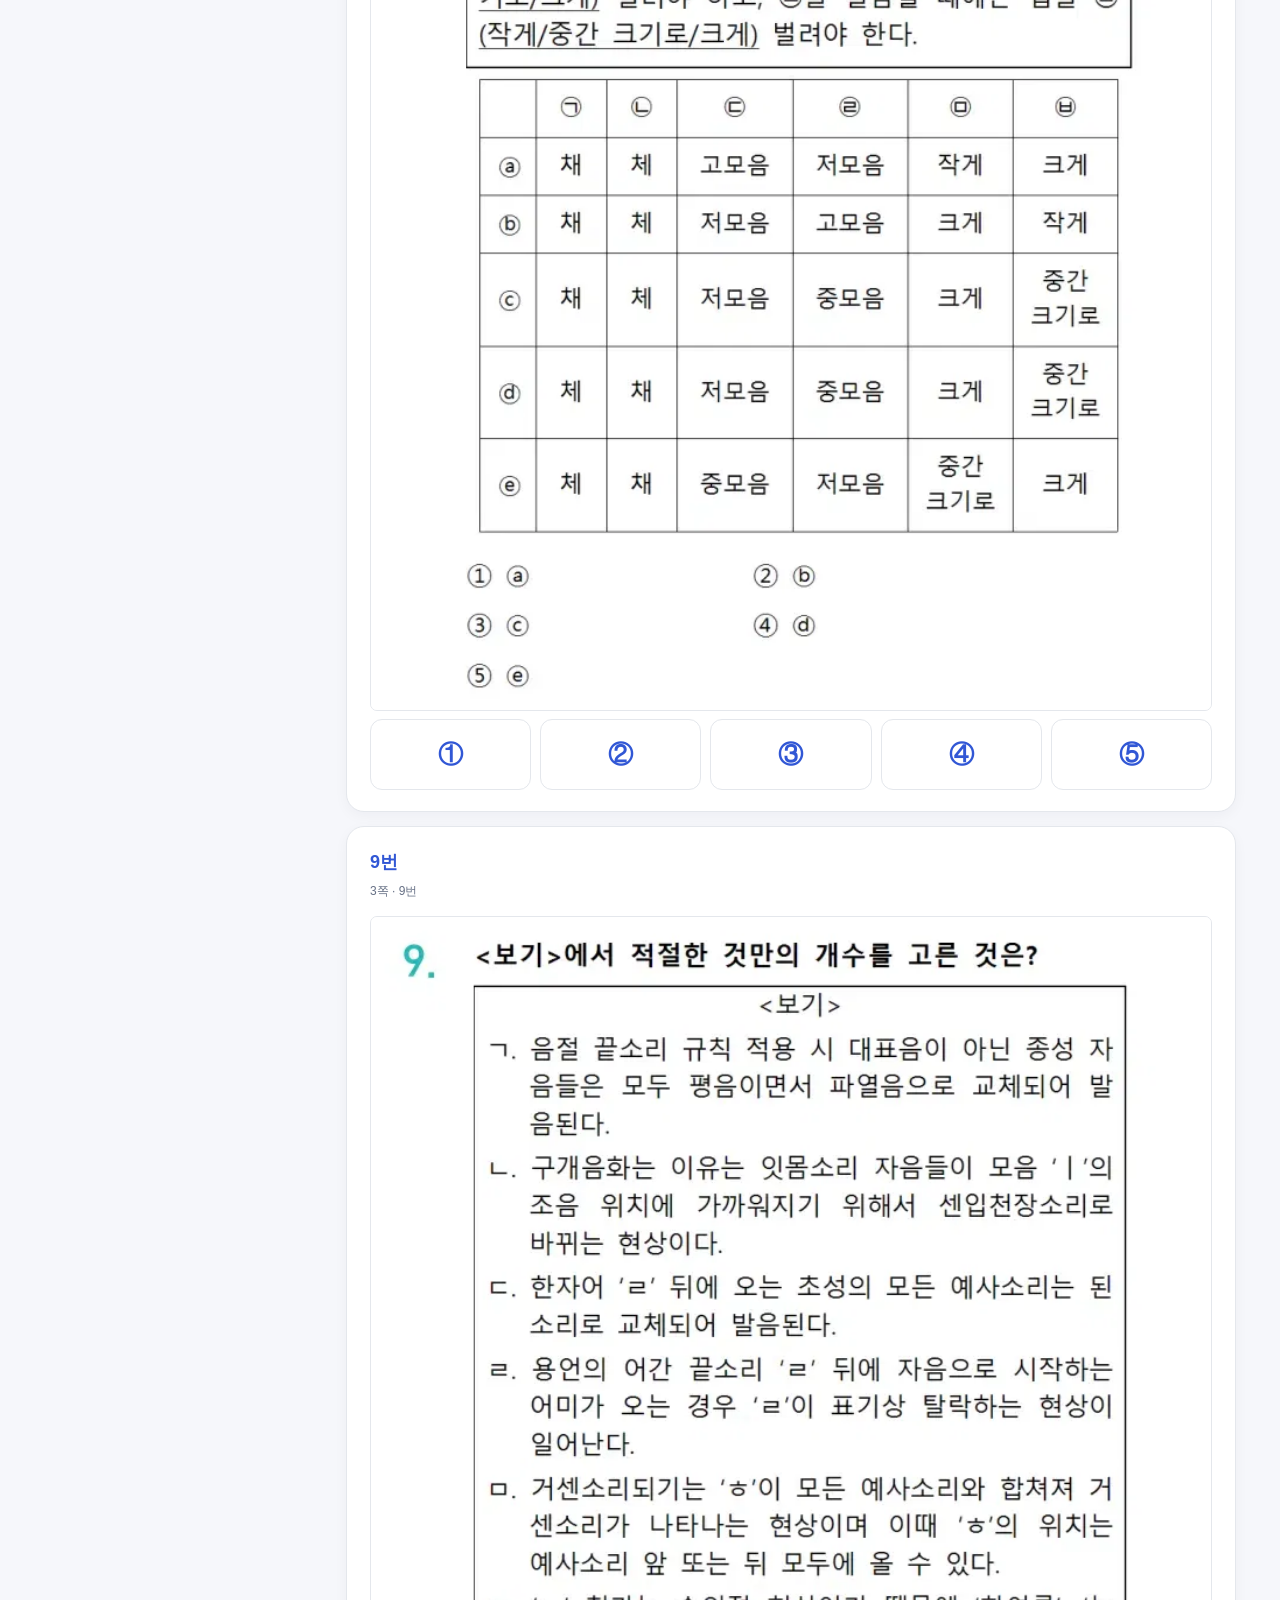
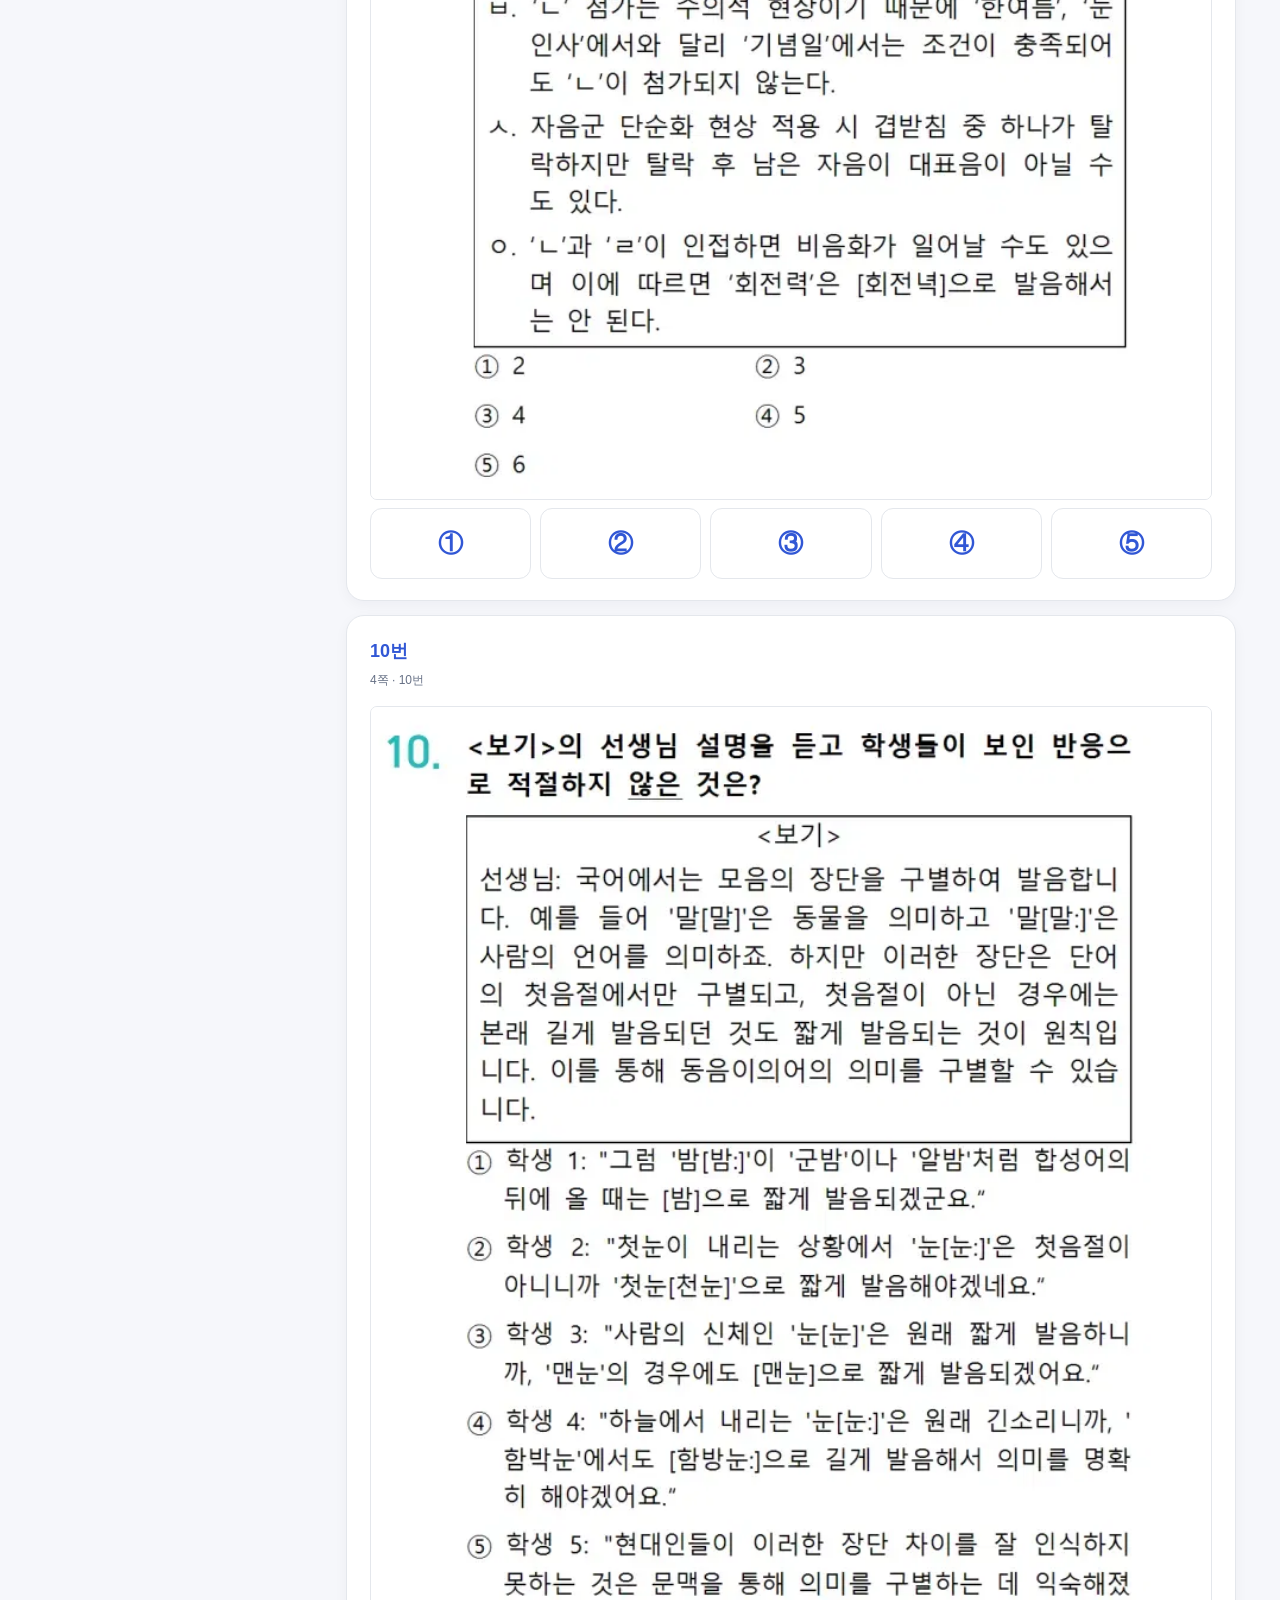
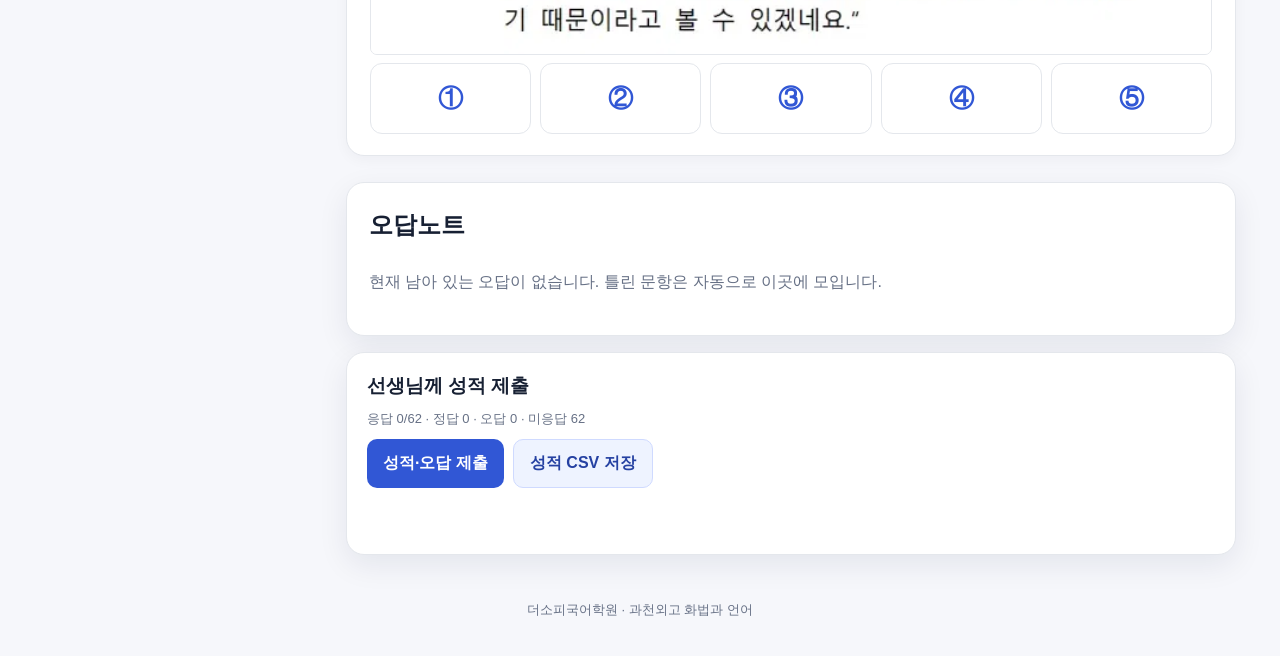
==== commit 8dfd8c0a: "학생 화면 간소화 반영: 이름만 입력 및 편집 문구 제거" ====
--- a/final62.html
+++ b/final62.html
@@ -1 +1 @@
-<!doctype html><html lang="ko"><head><meta charset="utf-8"><meta name="viewport" content="width=device-width,initial-scale=1"><title>과천외고 | 최종 파이널 62문항 원문</title><link rel="stylesheet" href="quiz-ui.css?v=4"></head><body data-mode="final"><div id="app"><main class="wrap"><div class="panel" style="padding:20px">문항을 불러오는 중입니다…</div></main></div><script src="config.js"></script><script src="final_data.js"></script><script src="final_media1.js"></script><script src="final_media2.js"></script><script src="final_media3.js"></script><script src="final_media4.js"></script><script src="final_media5.js"></script><script src="final_media6.js"></script><script src="final_media7.js"></script><script src="final_media8.js"></script><script src="final_media9.js"></script><script src="final_media10.js"></script><script src="final_media11.js"></script><script src="final_media12.js"></script><script src="final_media13.js"></script><script src="final_media14.js"></script><script src="final_media15.js"></script><script src="final_media16.js"></script><script src="final_media17.js"></script><script src="final_media18.js"></script><script src="final_media19.js"></script><script src="final_media20.js"></script><script src="final_media21.js"></script><script src="final_media22.js"></script><script src="final_media23.js"></script><script src="quiz-core.js?v=4"></script></body></html>+<!doctype html><html lang="ko"><head><meta charset="utf-8"><meta name="viewport" content="width=device-width,initial-scale=1"><title>과천외고 | 최종 파이널 테스트</title><link rel="stylesheet" href="quiz-ui.css?v=5"></head><body data-mode="final"><div id="app"><main class="wrap"><div class="panel" style="padding:20px">문항을 불러오는 중입니다…</div></main></div><script src="config.js"></script><script src="final_data.js"></script><script src="final_media1.js"></script><script src="final_media2.js"></script><script src="final_media3.js"></script><script src="final_media4.js"></script><script src="final_media5.js"></script><script src="final_media6.js"></script><script src="final_media7.js"></script><script src="final_media8.js"></script><script src="final_media9.js"></script><script src="final_media10.js"></script><script src="final_media11.js"></script><script src="final_media12.js"></script><script src="final_media13.js"></script><script src="final_media14.js"></script><script src="final_media15.js"></script><script src="final_media16.js"></script><script src="final_media17.js"></script><script src="final_media18.js"></script><script src="final_media19.js"></script><script src="final_media20.js"></script><script src="final_media21.js"></script><script src="final_media22.js"></script><script src="final_media23.js"></script><script src="quiz-core.js?v=5"></script></body></html>
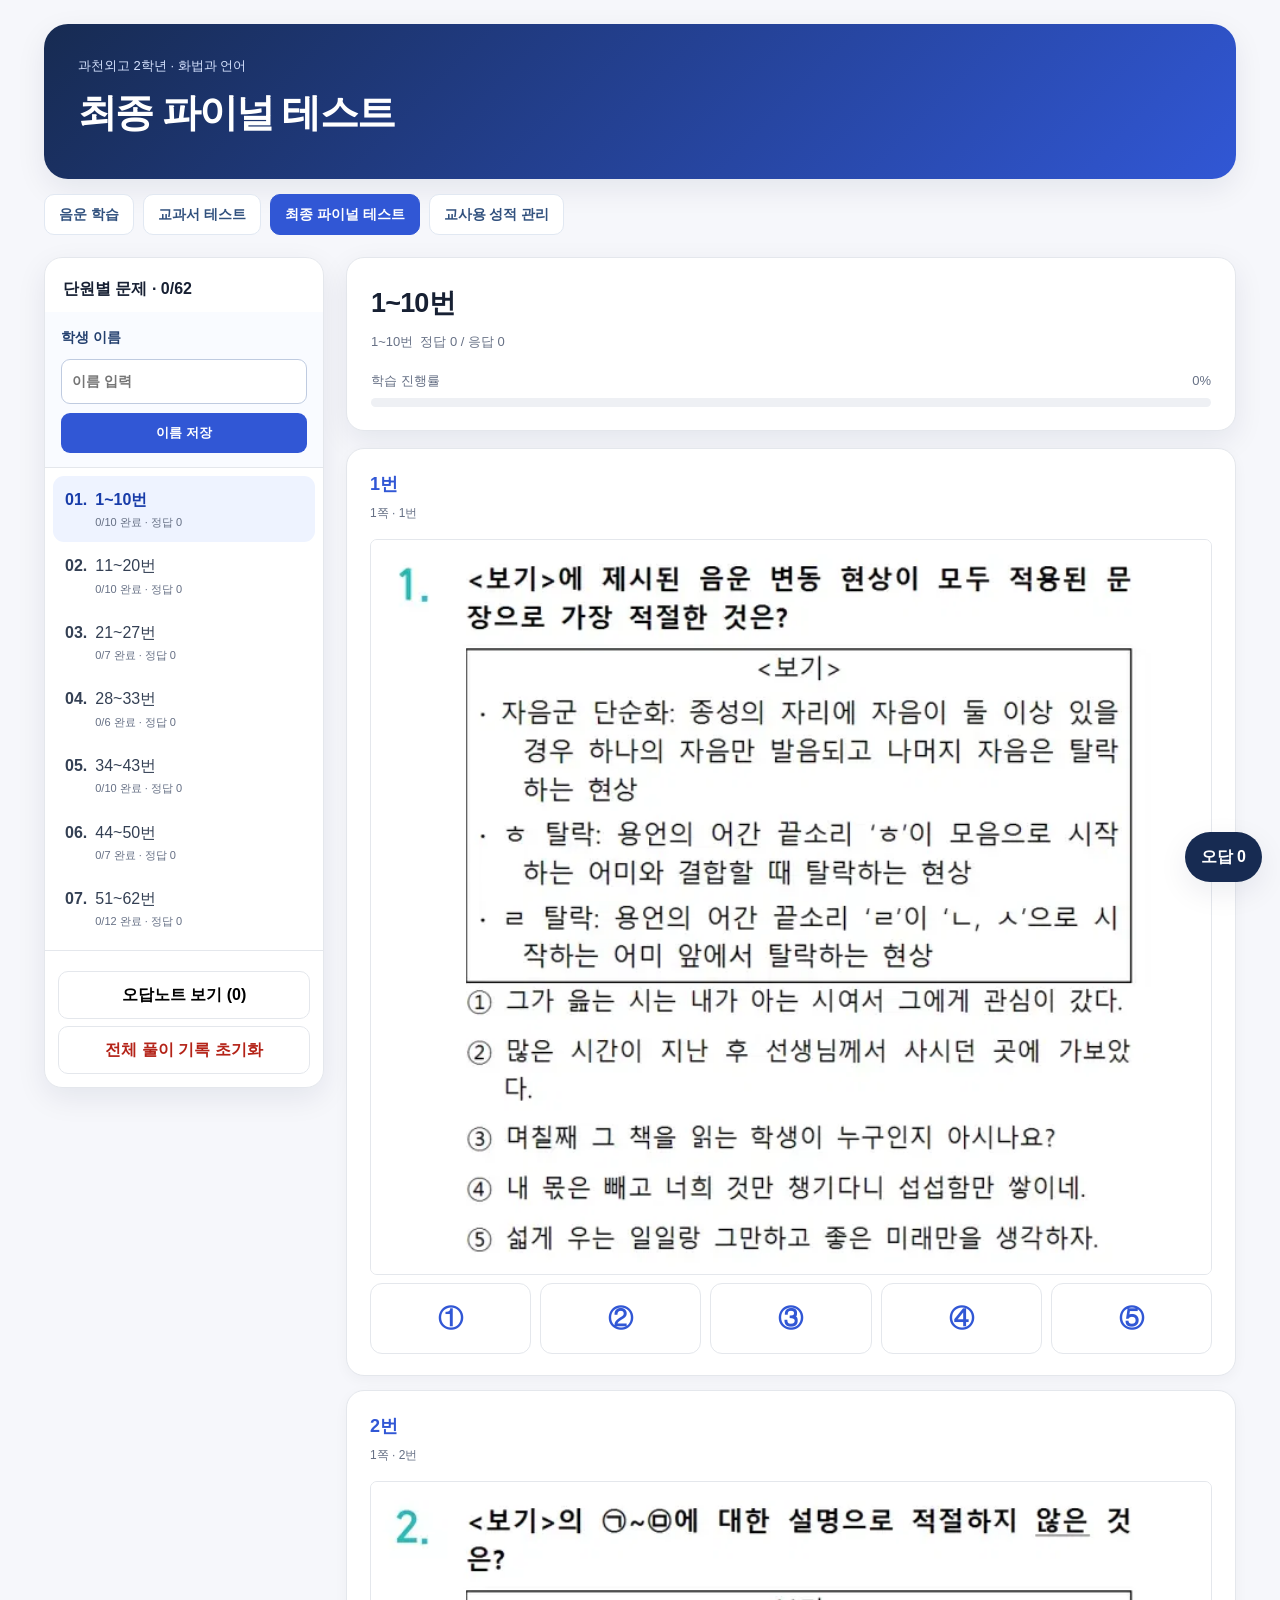
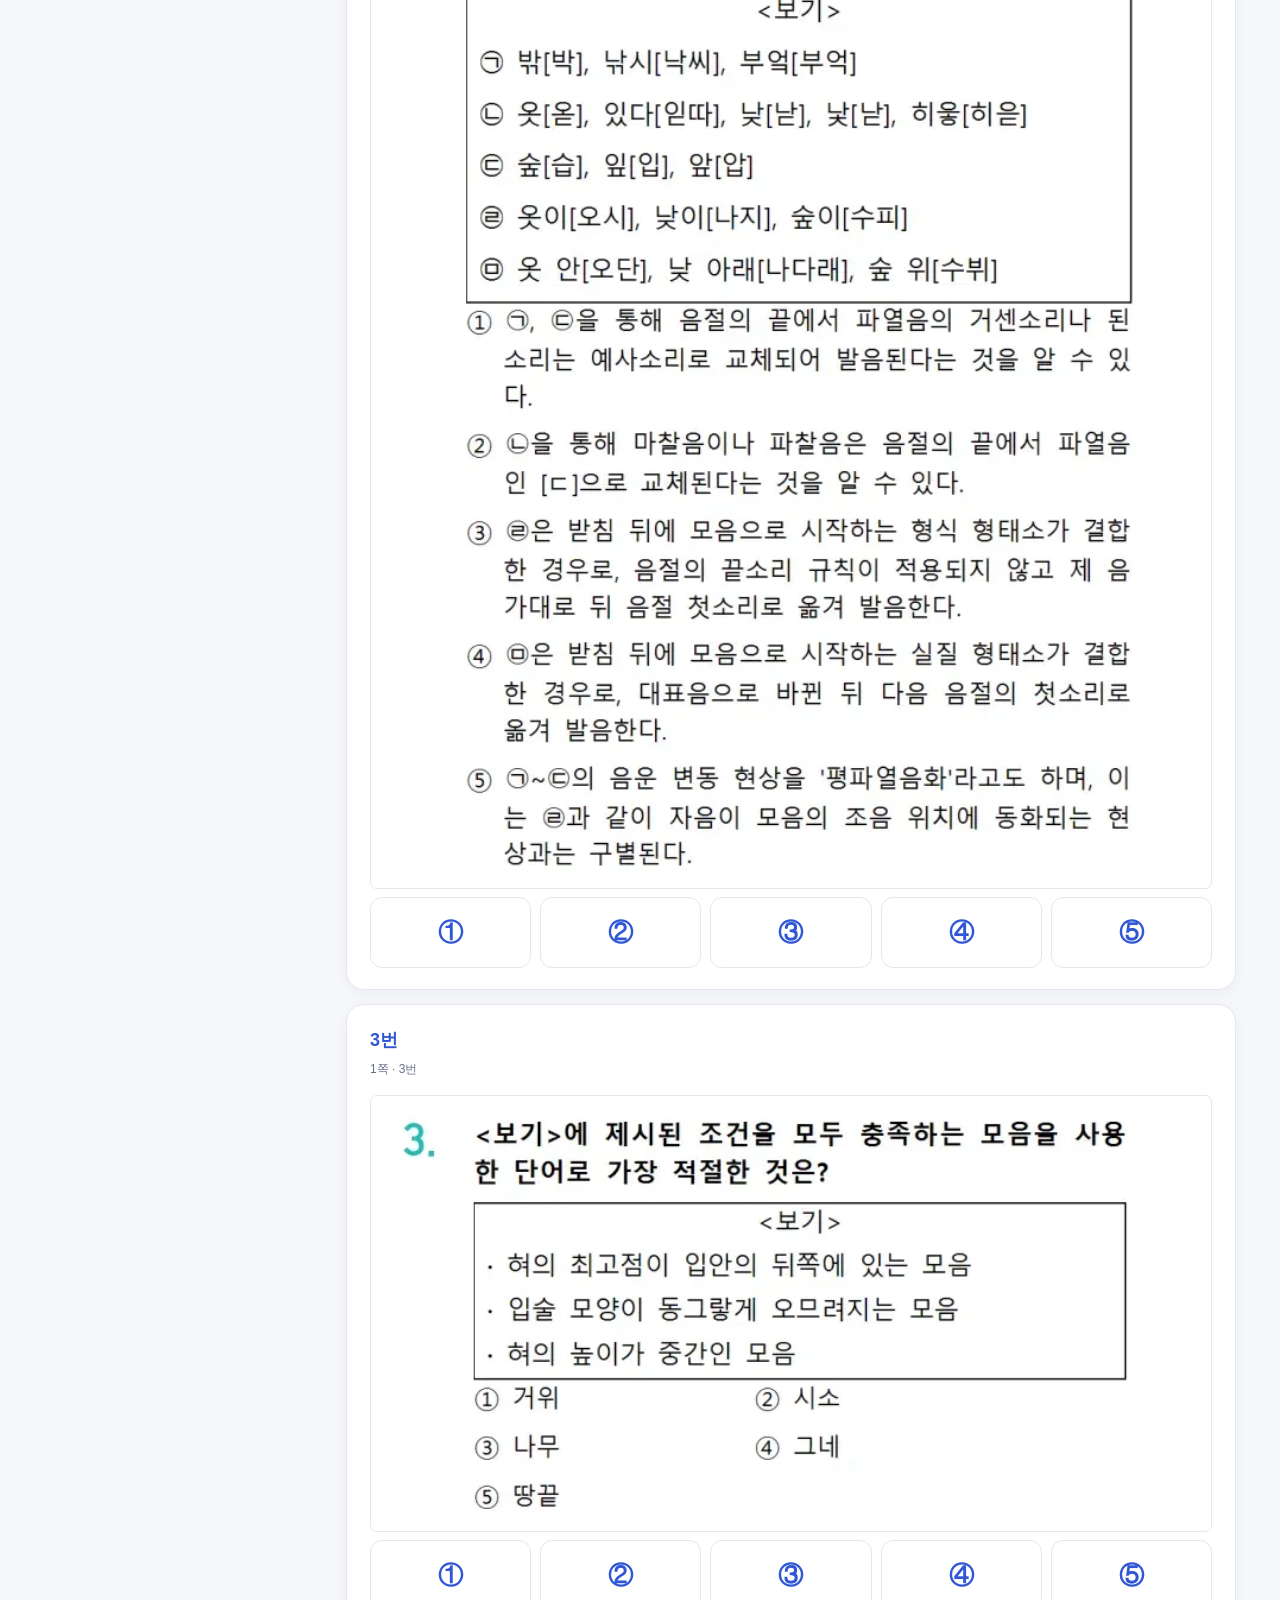
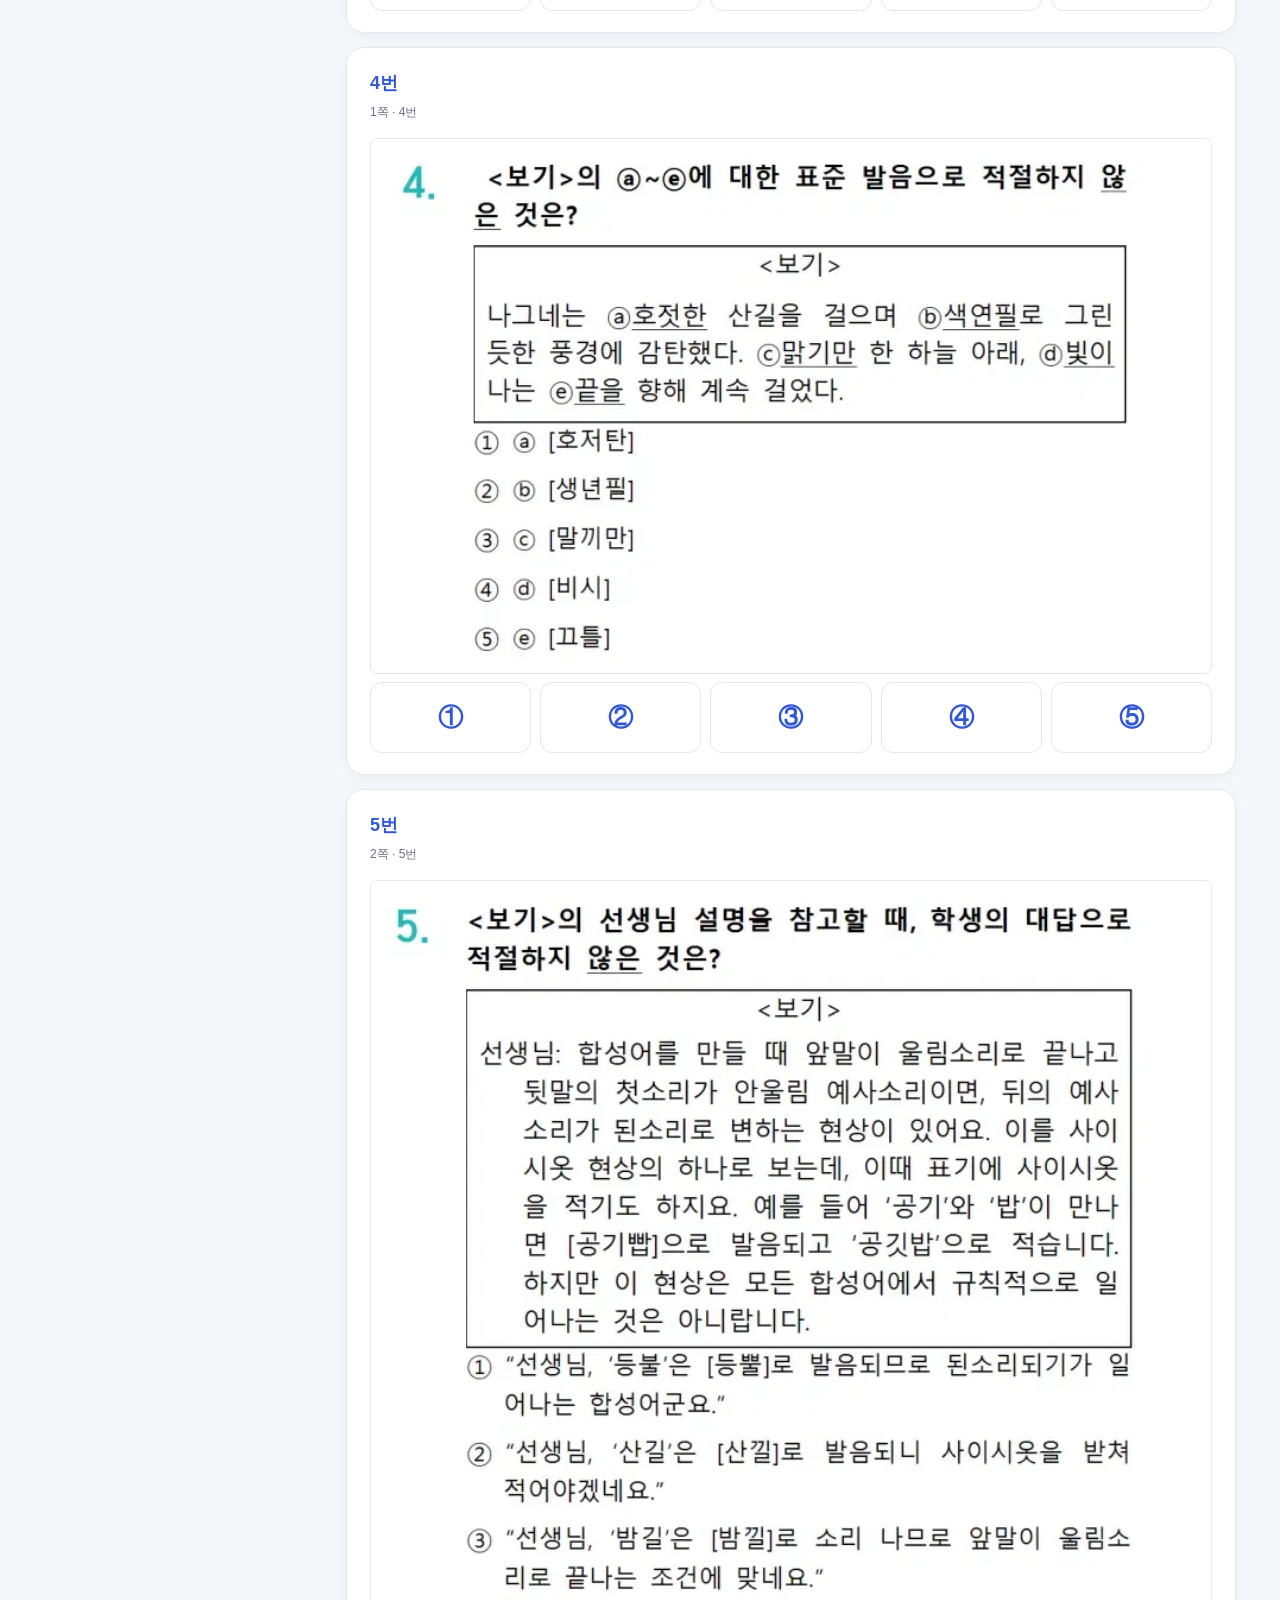
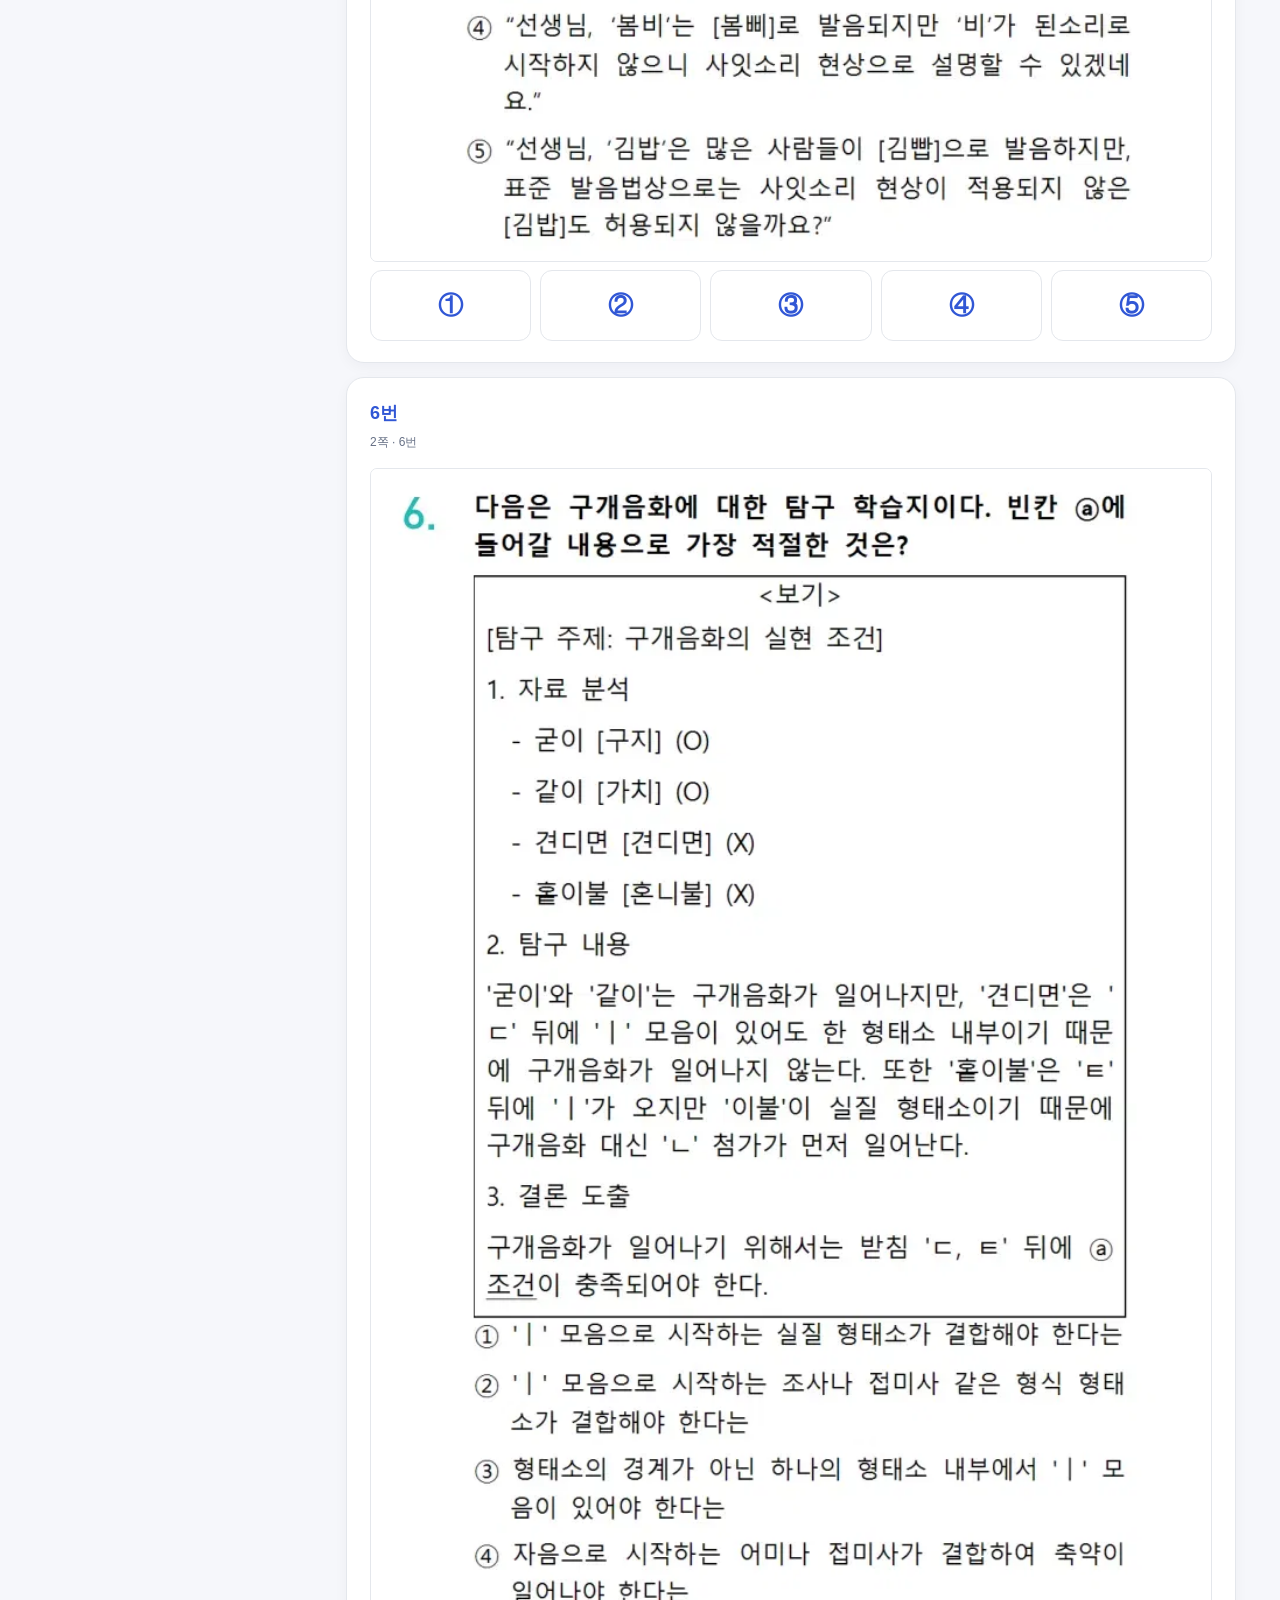
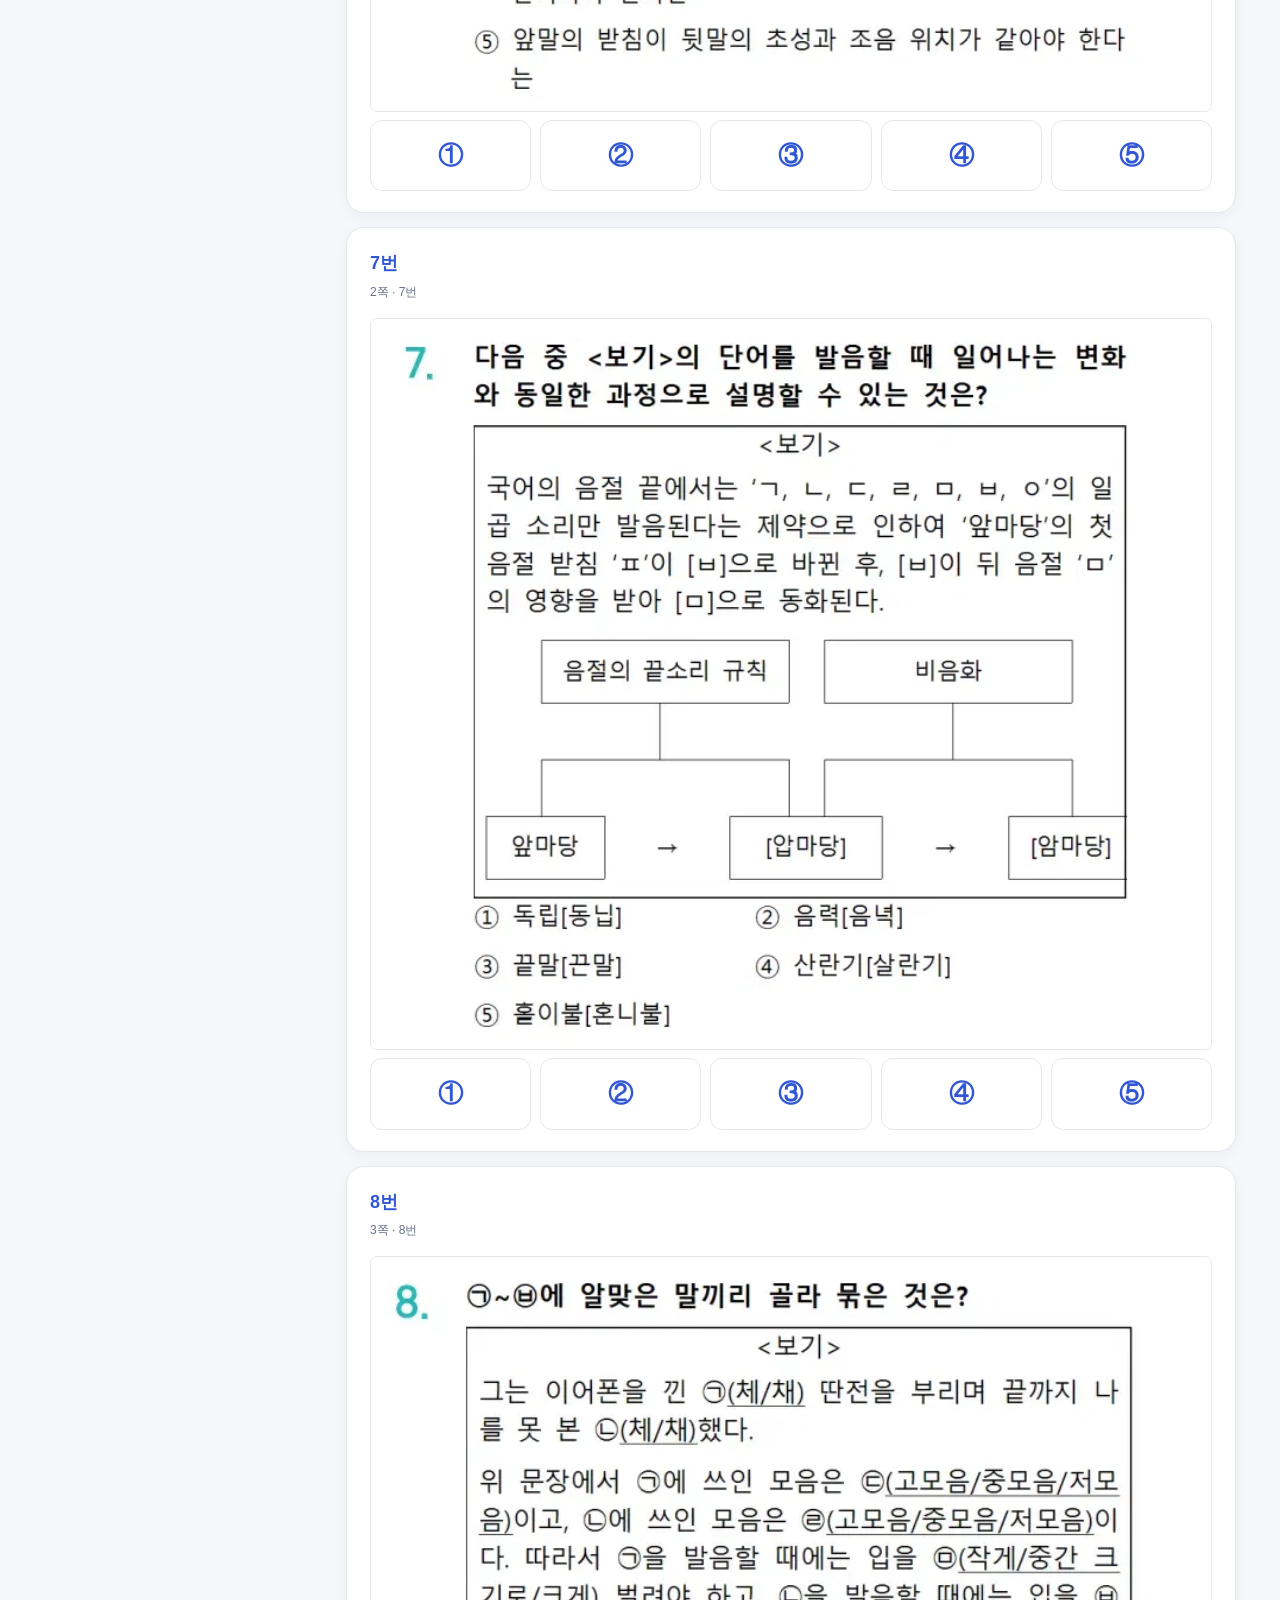
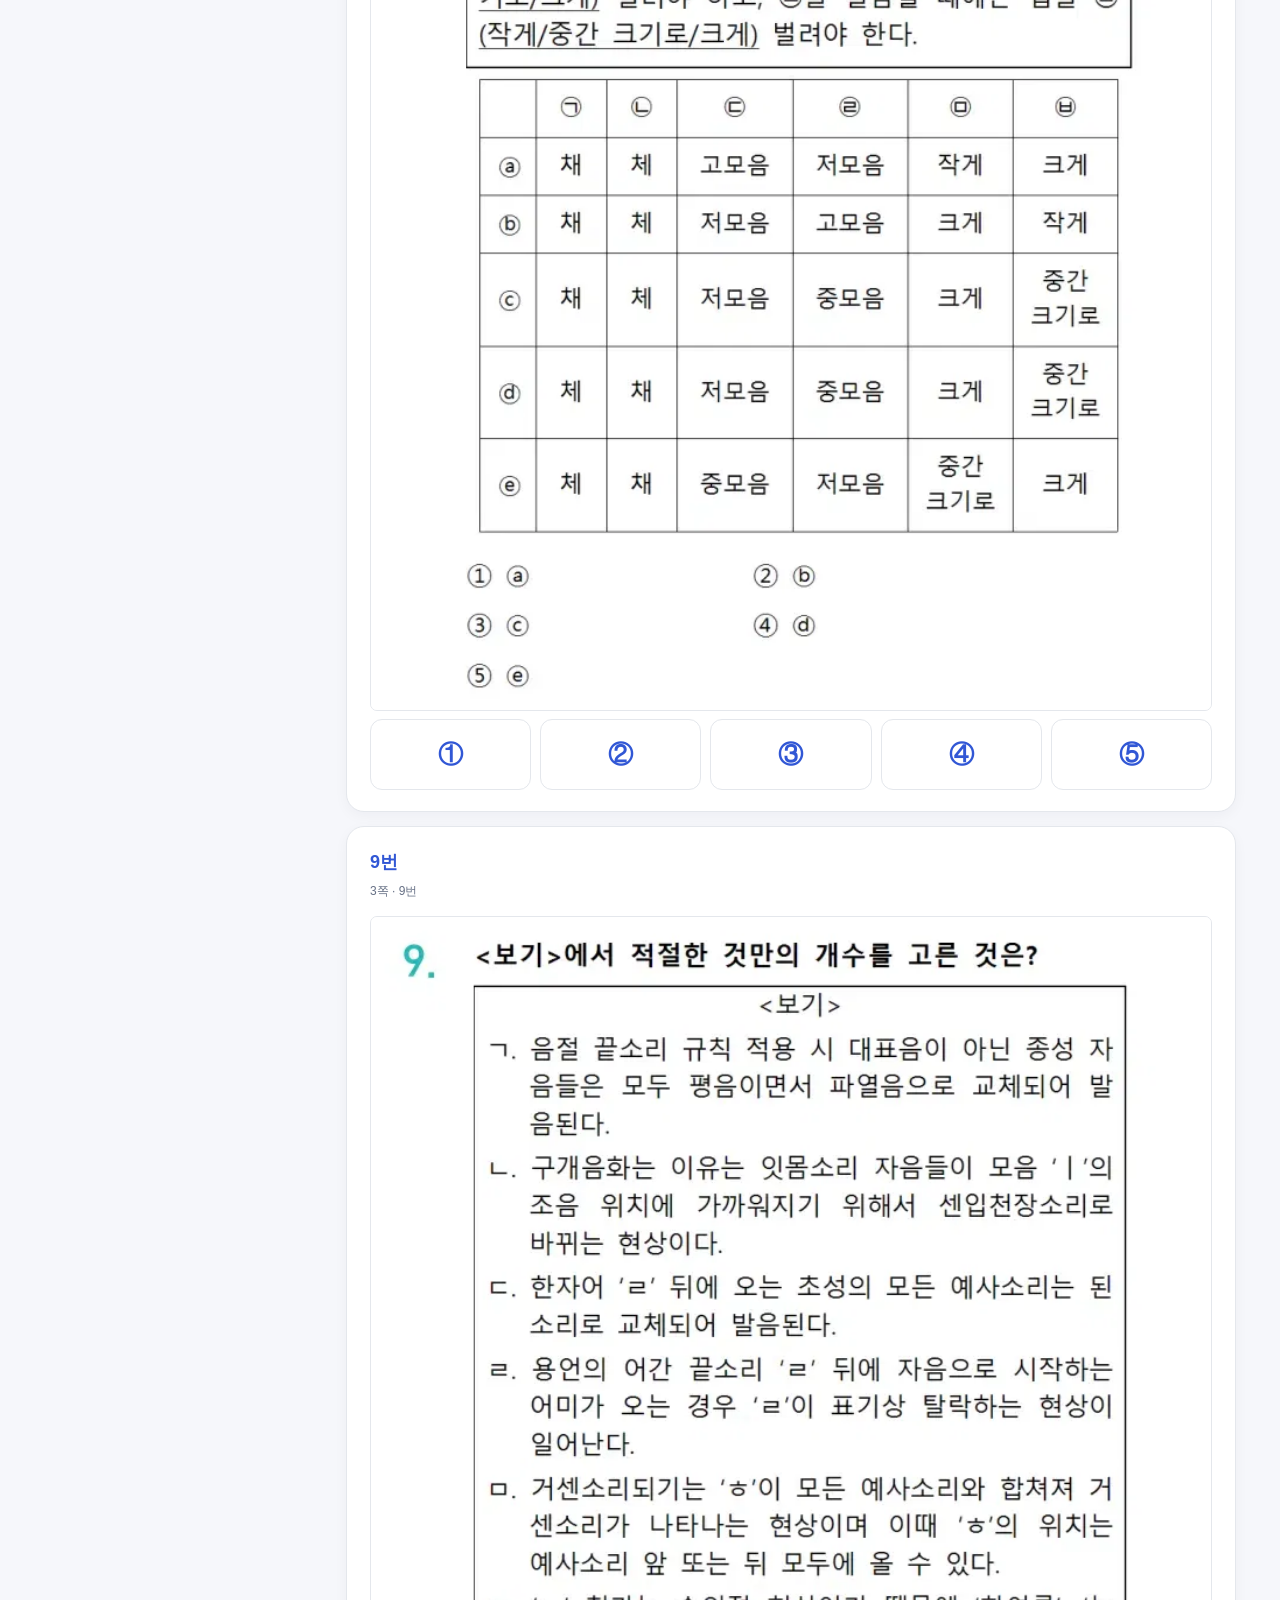
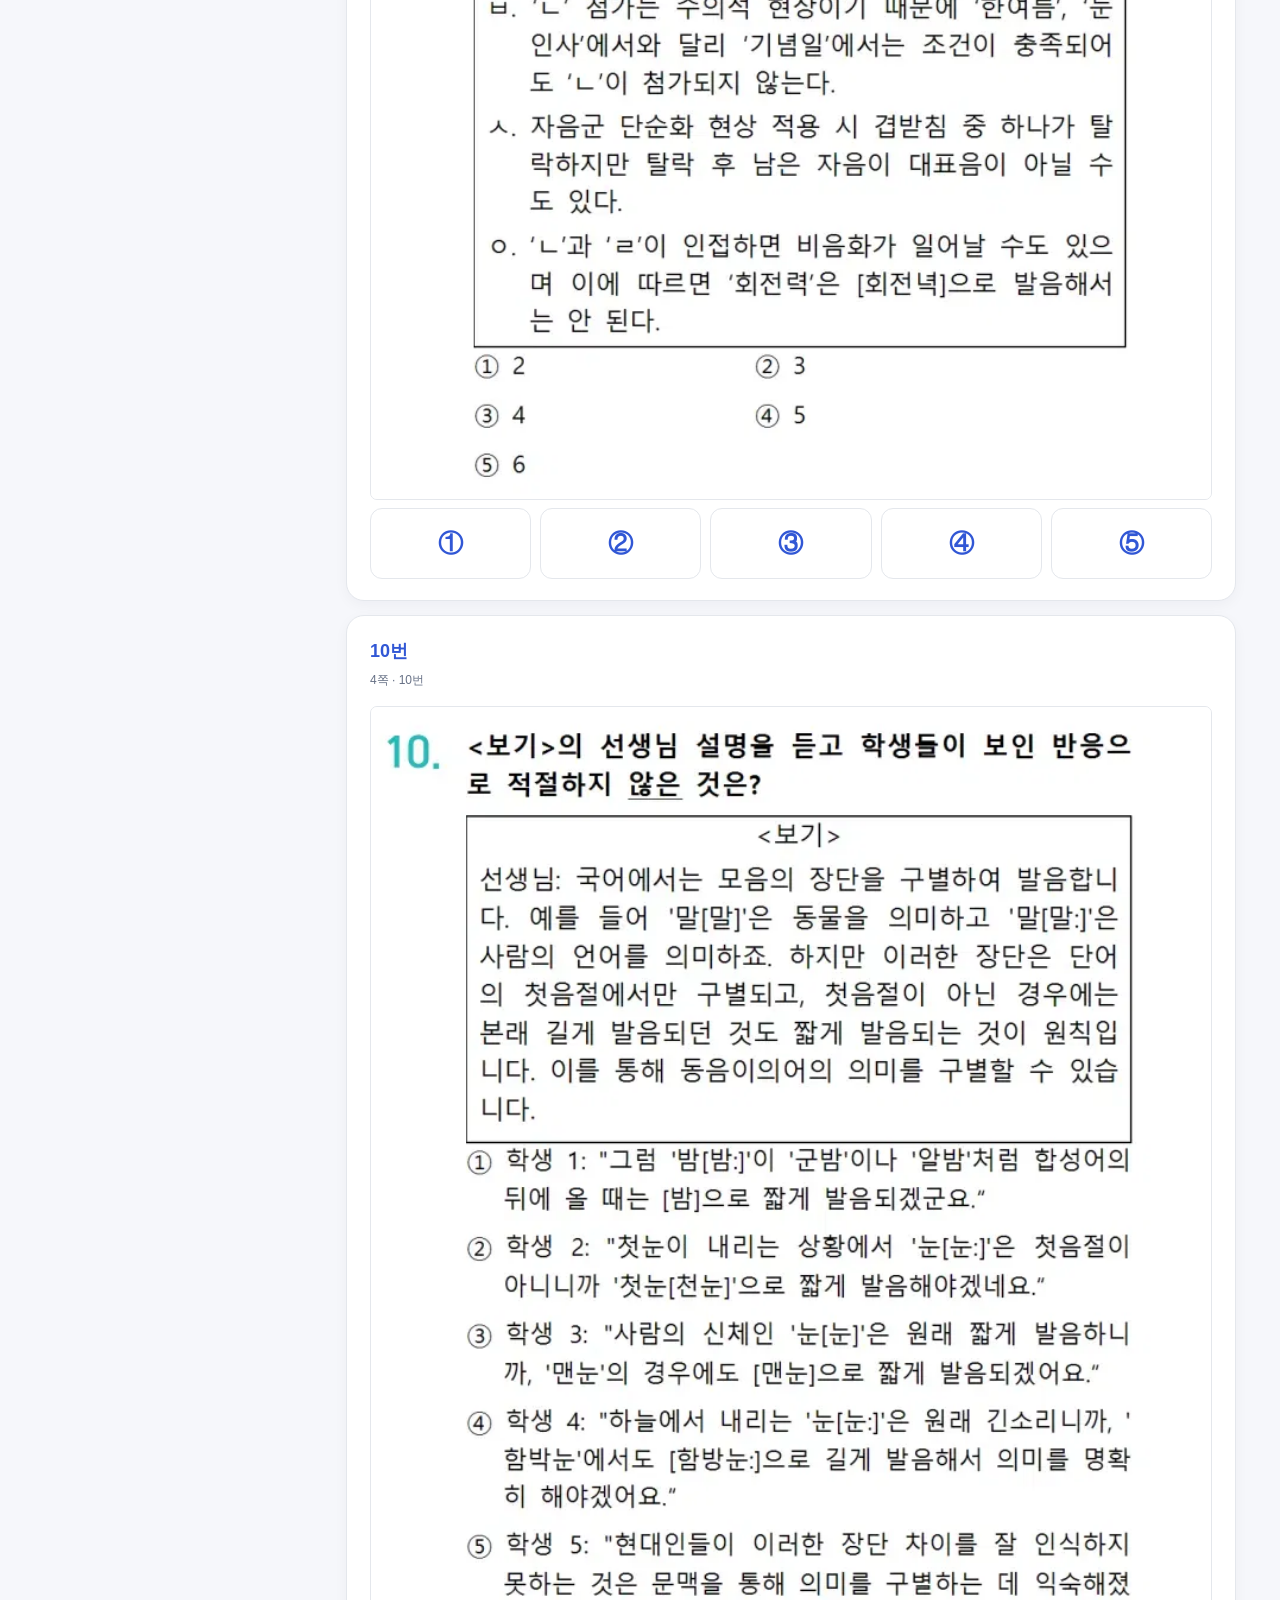
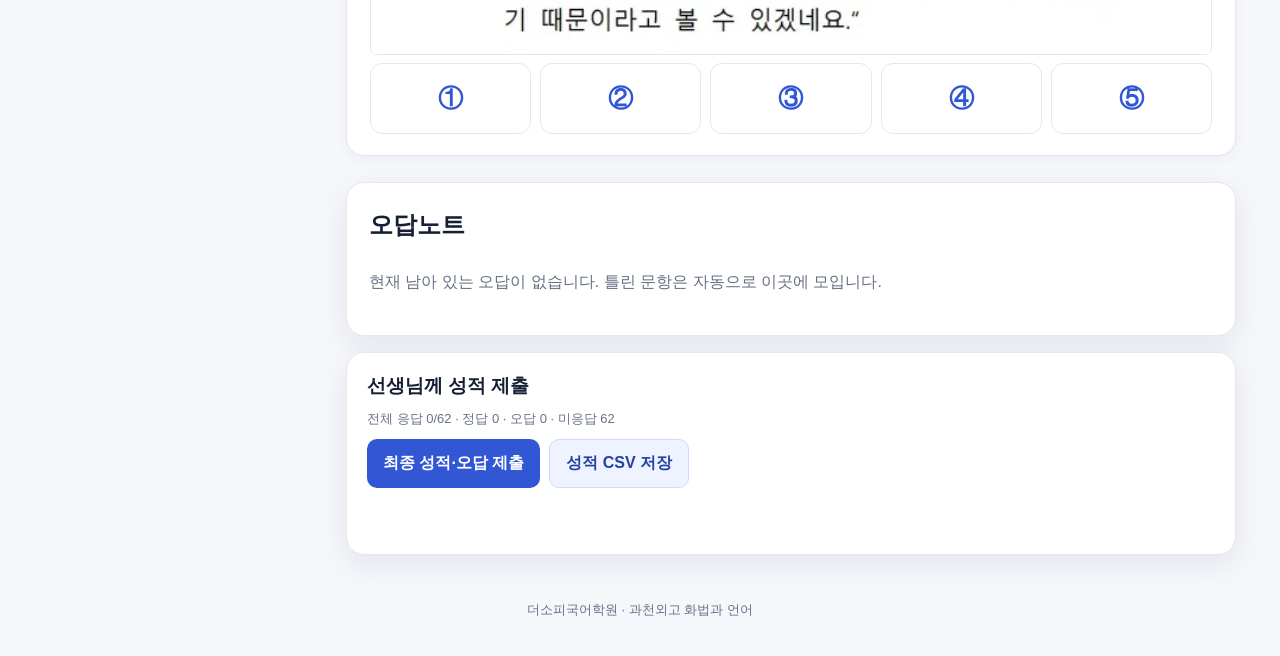
==== commit 896e8470: "교정본 학습 페이지 캐시 버전 6 반영 final62.html" ====
--- a/final62.html
+++ b/final62.html
@@ -1 +1 @@
-<!doctype html><html lang="ko"><head><meta charset="utf-8"><meta name="viewport" content="width=device-width,initial-scale=1"><title>과천외고 | 최종 파이널 테스트</title><link rel="stylesheet" href="quiz-ui.css?v=5"></head><body data-mode="final"><div id="app"><main class="wrap"><div class="panel" style="padding:20px">문항을 불러오는 중입니다…</div></main></div><script src="config.js"></script><script src="final_data.js"></script><script src="final_media1.js"></script><script src="final_media2.js"></script><script src="final_media3.js"></script><script src="final_media4.js"></script><script src="final_media5.js"></script><script src="final_media6.js"></script><script src="final_media7.js"></script><script src="final_media8.js"></script><script src="final_media9.js"></script><script src="final_media10.js"></script><script src="final_media11.js"></script><script src="final_media12.js"></script><script src="final_media13.js"></script><script src="final_media14.js"></script><script src="final_media15.js"></script><script src="final_media16.js"></script><script src="final_media17.js"></script><script src="final_media18.js"></script><script src="final_media19.js"></script><script src="final_media20.js"></script><script src="final_media21.js"></script><script src="final_media22.js"></script><script src="final_media23.js"></script><script src="quiz-core.js?v=5"></script></body></html>+<!doctype html><html lang="ko"><head><meta charset="utf-8"><meta name="viewport" content="width=device-width,initial-scale=1"><title>과천외고 | 최종 파이널 테스트</title><link rel="stylesheet" href="quiz-ui.css?v=6"></head><body data-mode="final"><div id="app"><main class="wrap"><div class="panel" style="padding:20px">문항을 불러오는 중입니다…</div></main></div><script src="config.js"></script><script src="final_data.js?v=6"></script><script src="final_media1.js"></script><script src="final_media2.js"></script><script src="final_media3.js"></script><script src="final_media4.js"></script><script src="final_media5.js"></script><script src="final_media6.js"></script><script src="final_media7.js"></script><script src="final_media8.js"></script><script src="final_media9.js"></script><script src="final_media10.js"></script><script src="final_media11.js"></script><script src="final_media12.js"></script><script src="final_media13.js"></script><script src="final_media14.js"></script><script src="final_media15.js"></script><script src="final_media16.js"></script><script src="final_media17.js"></script><script src="final_media18.js"></script><script src="final_media19.js"></script><script src="final_media20.js"></script><script src="final_media21.js"></script><script src="final_media22.js"></script><script src="final_media23.js"></script><script src="quiz-core.js?v=6"></script></body></html>
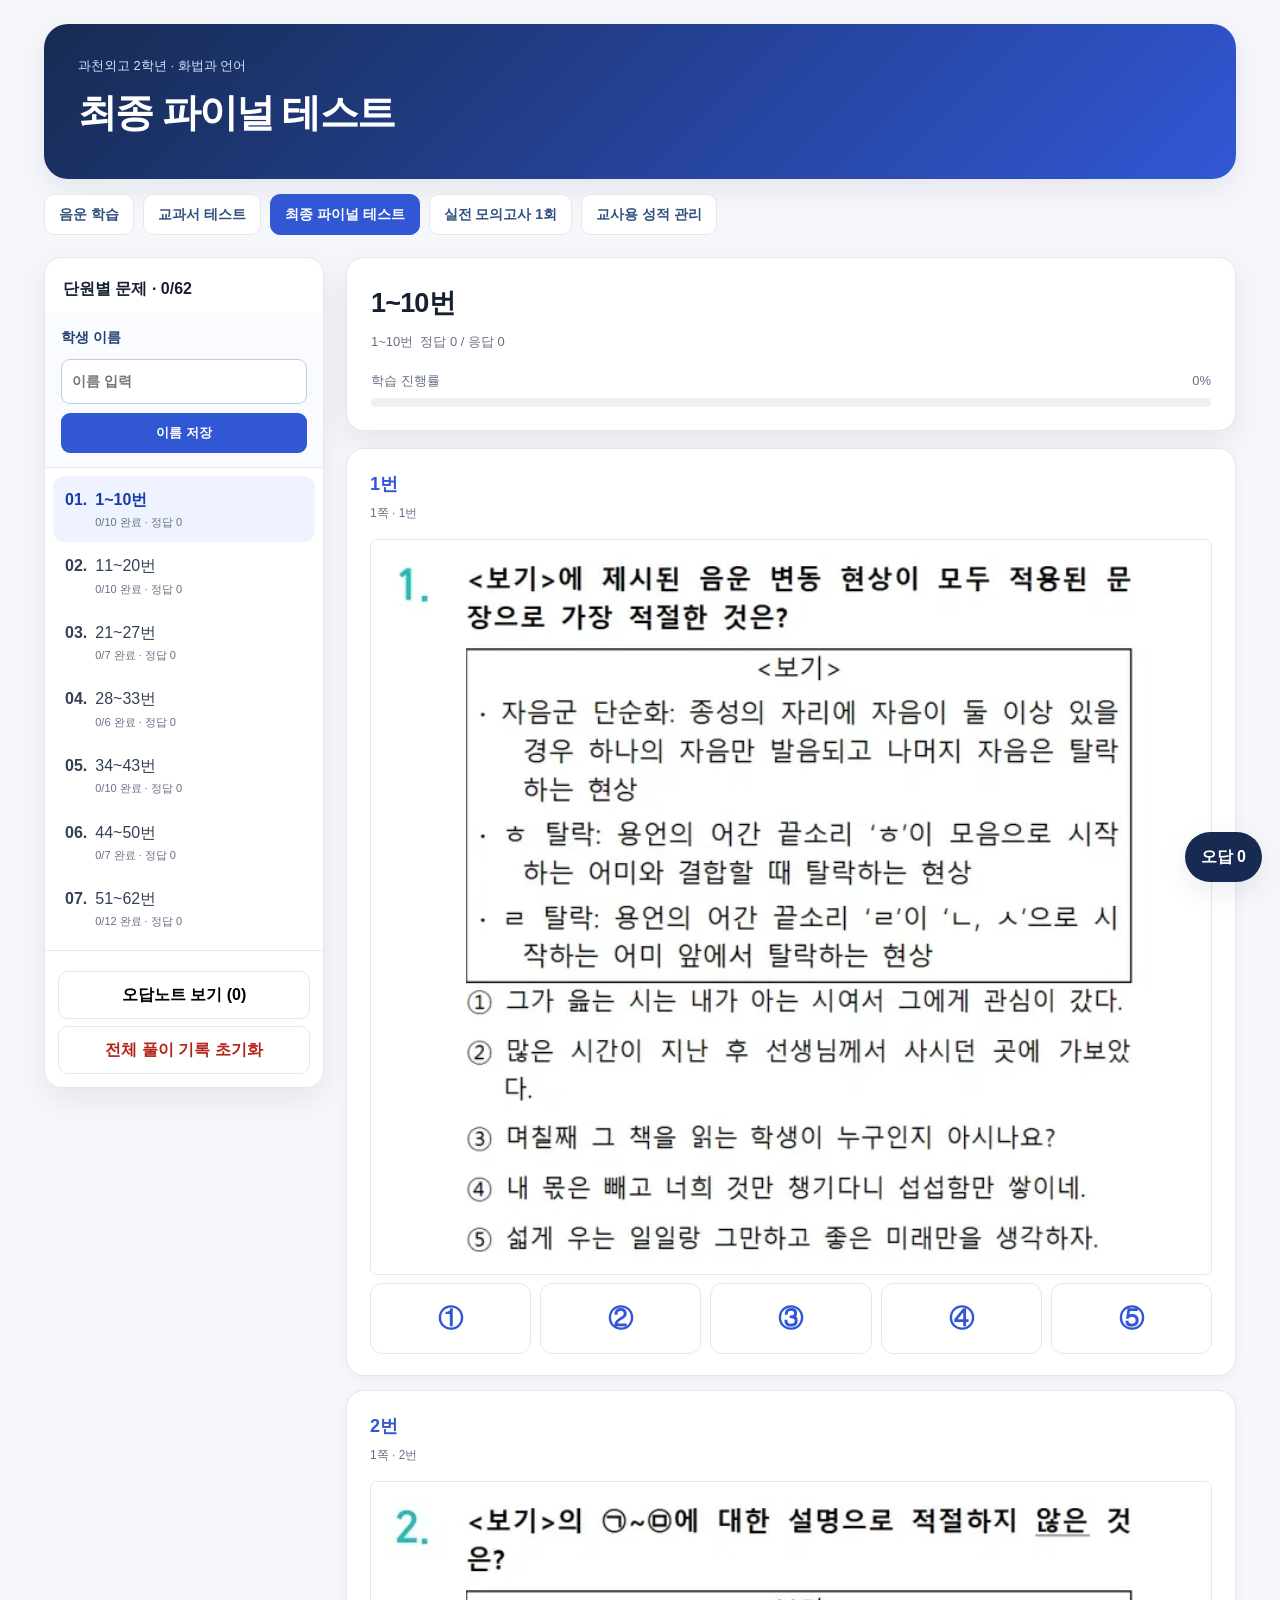
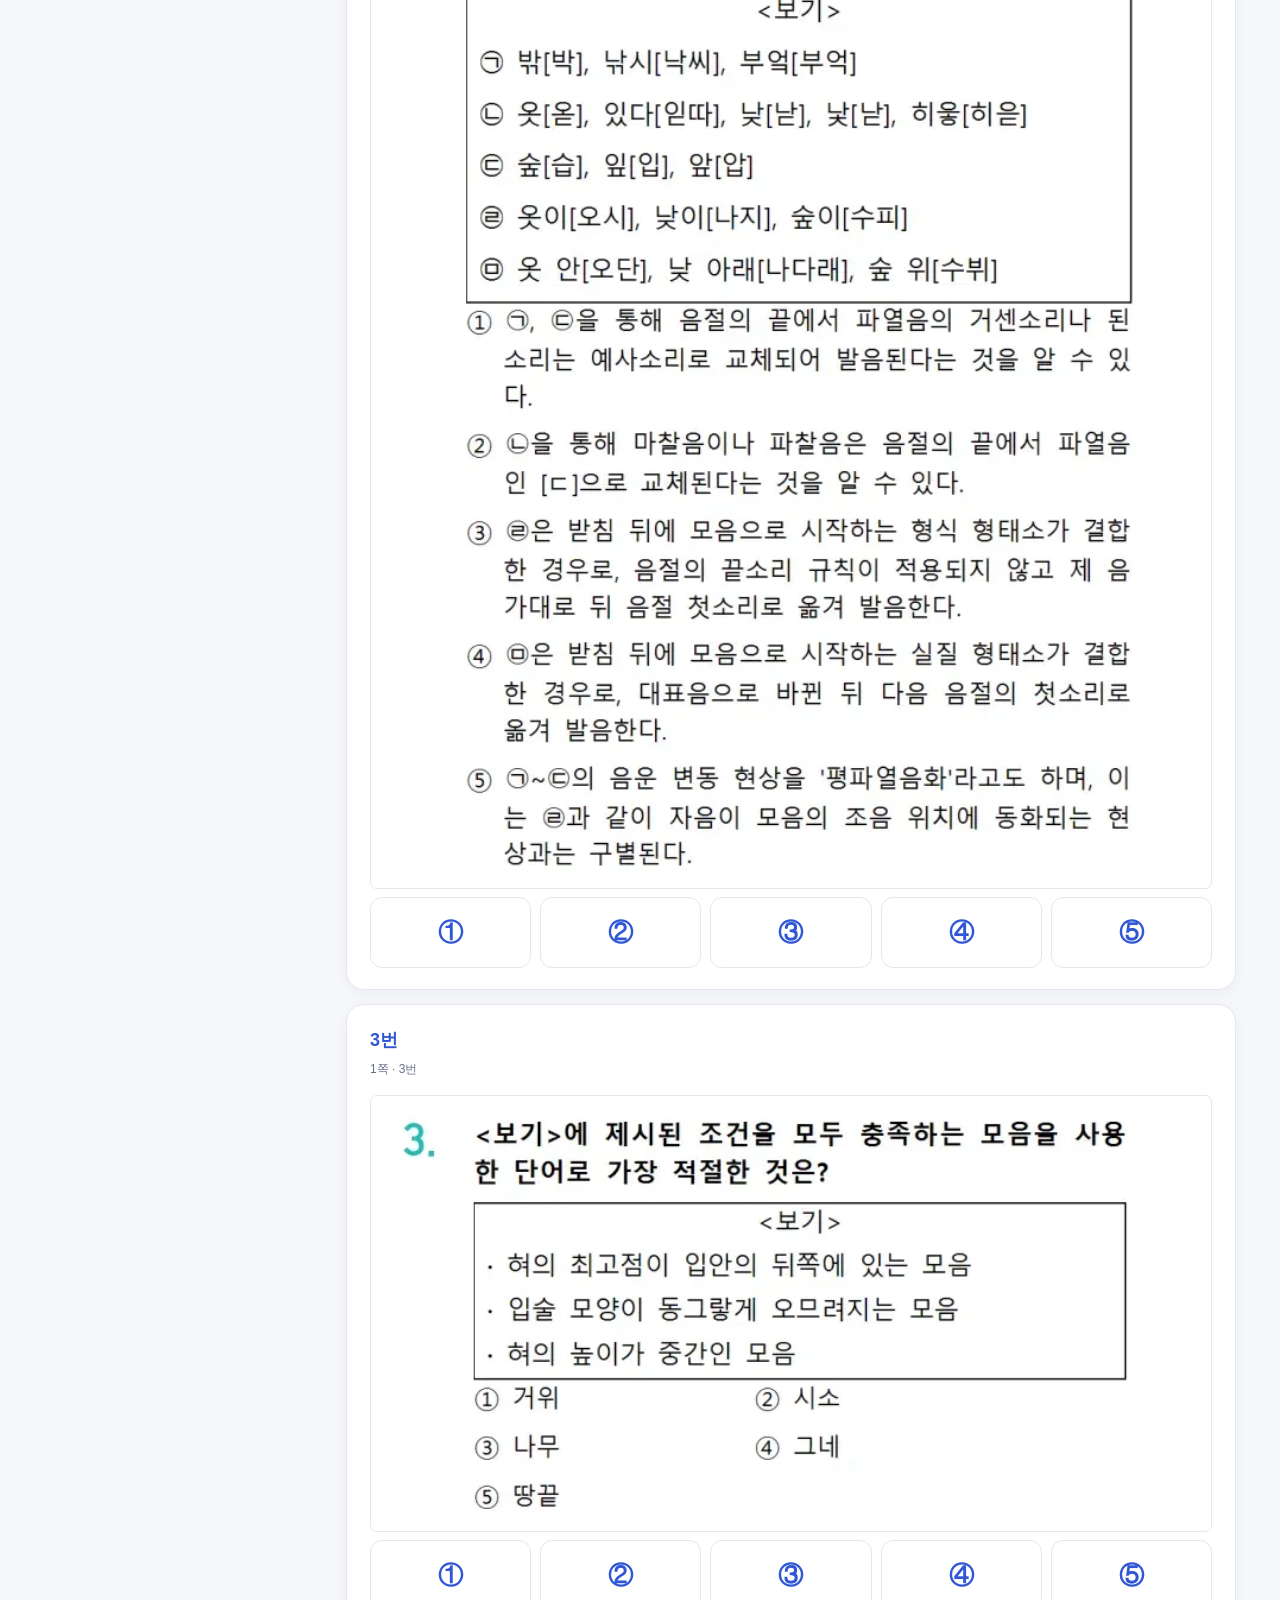
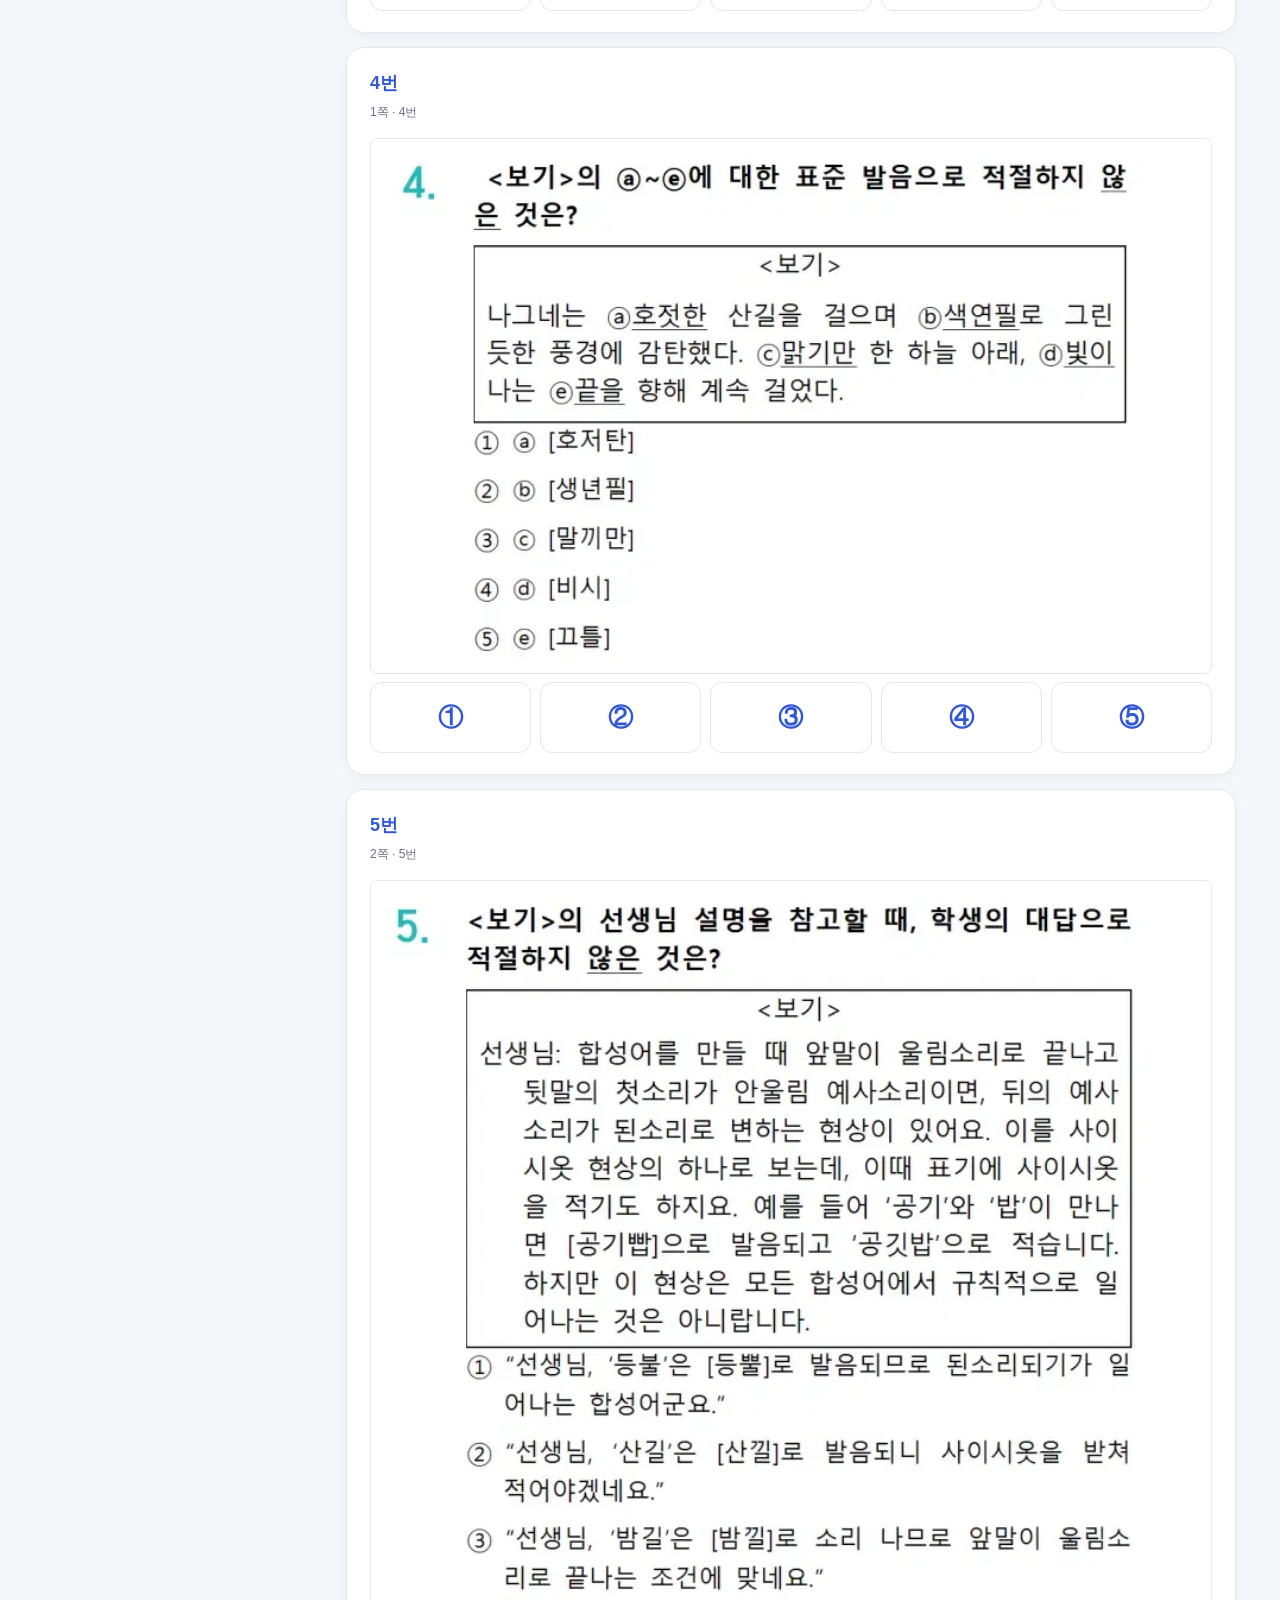
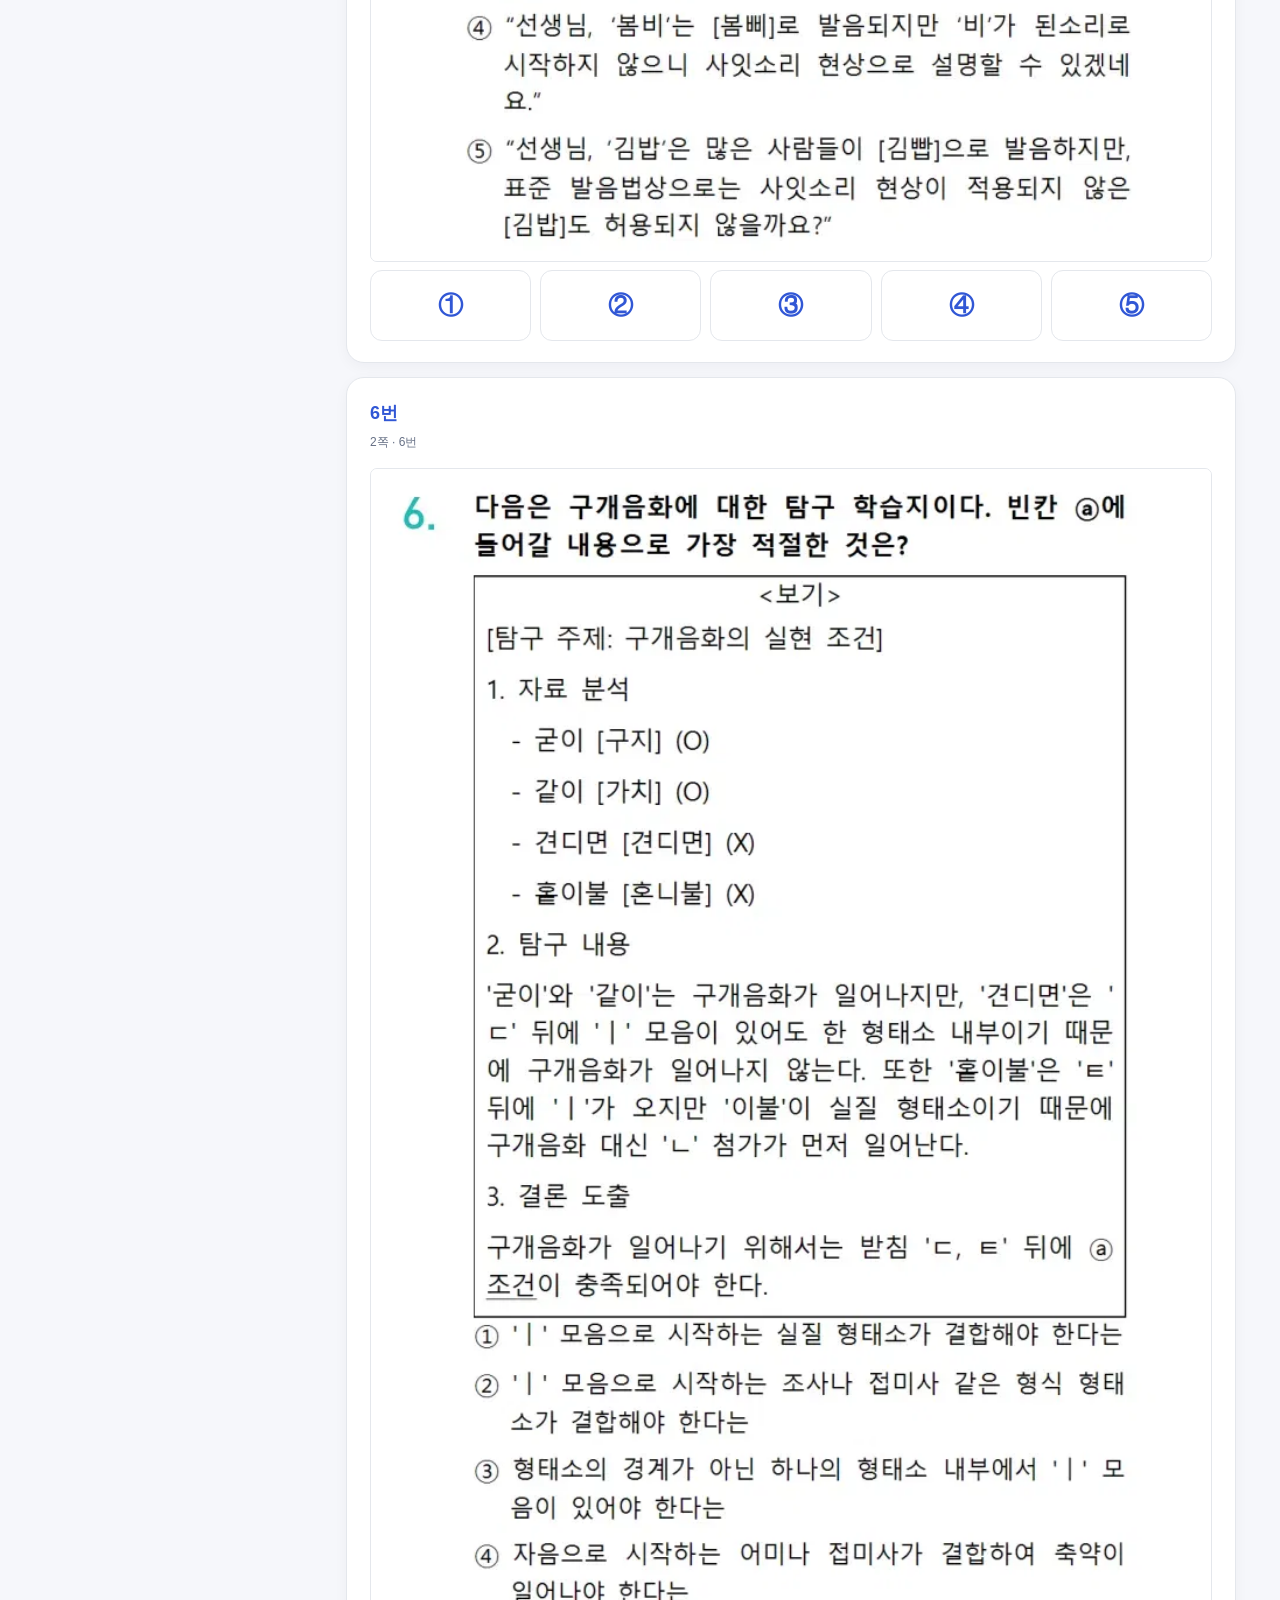
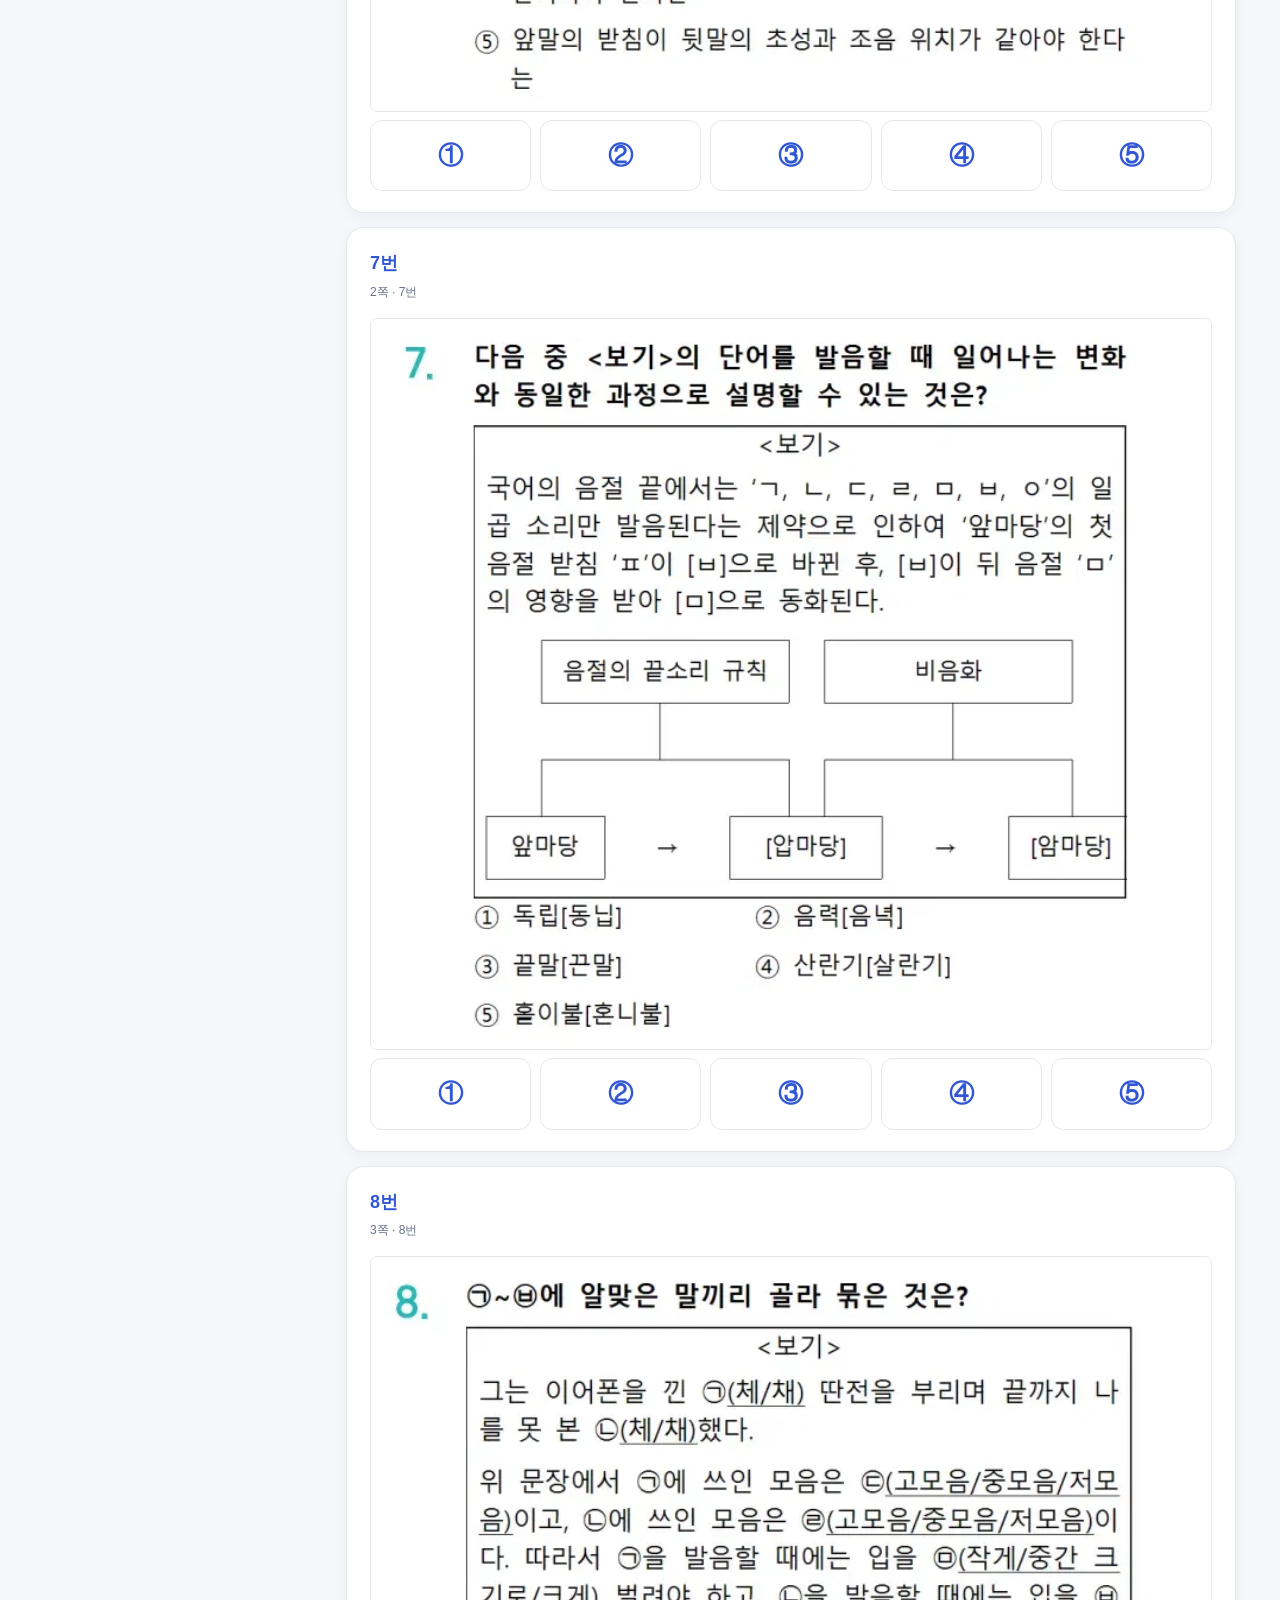
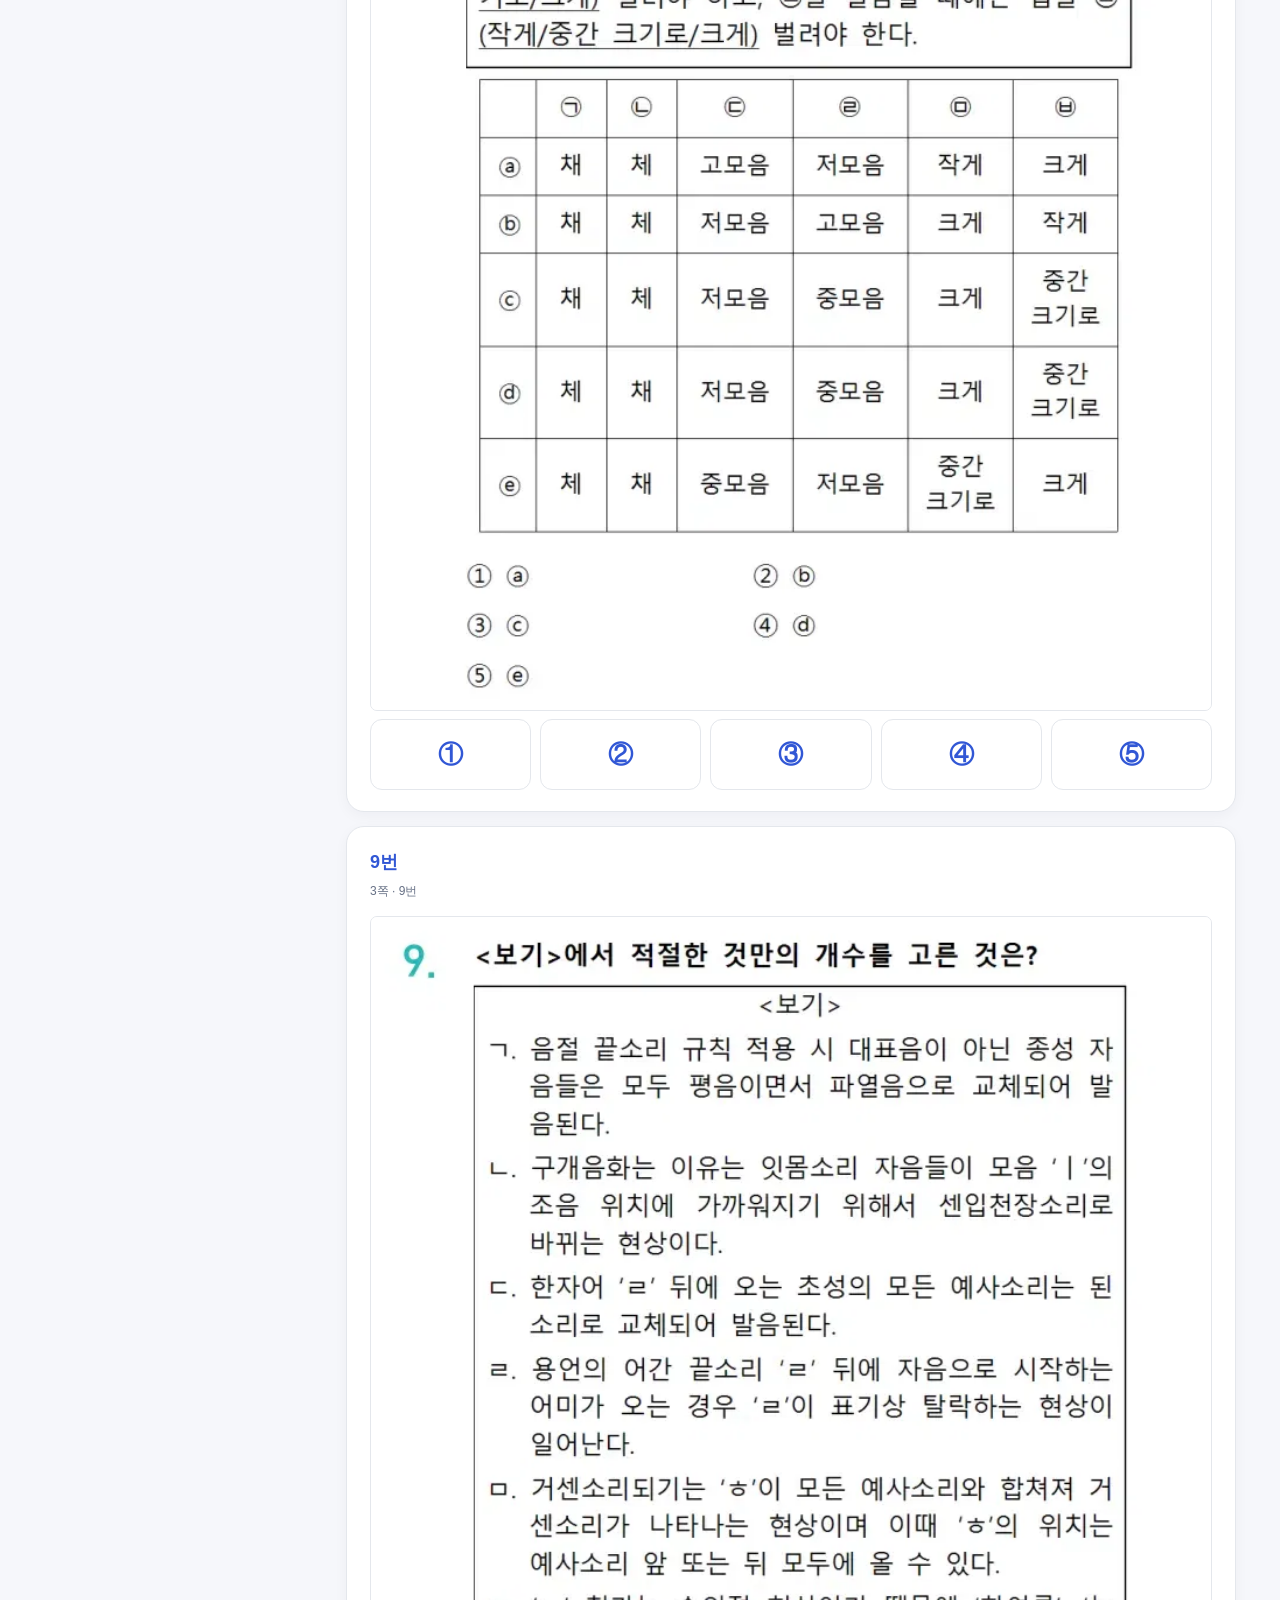
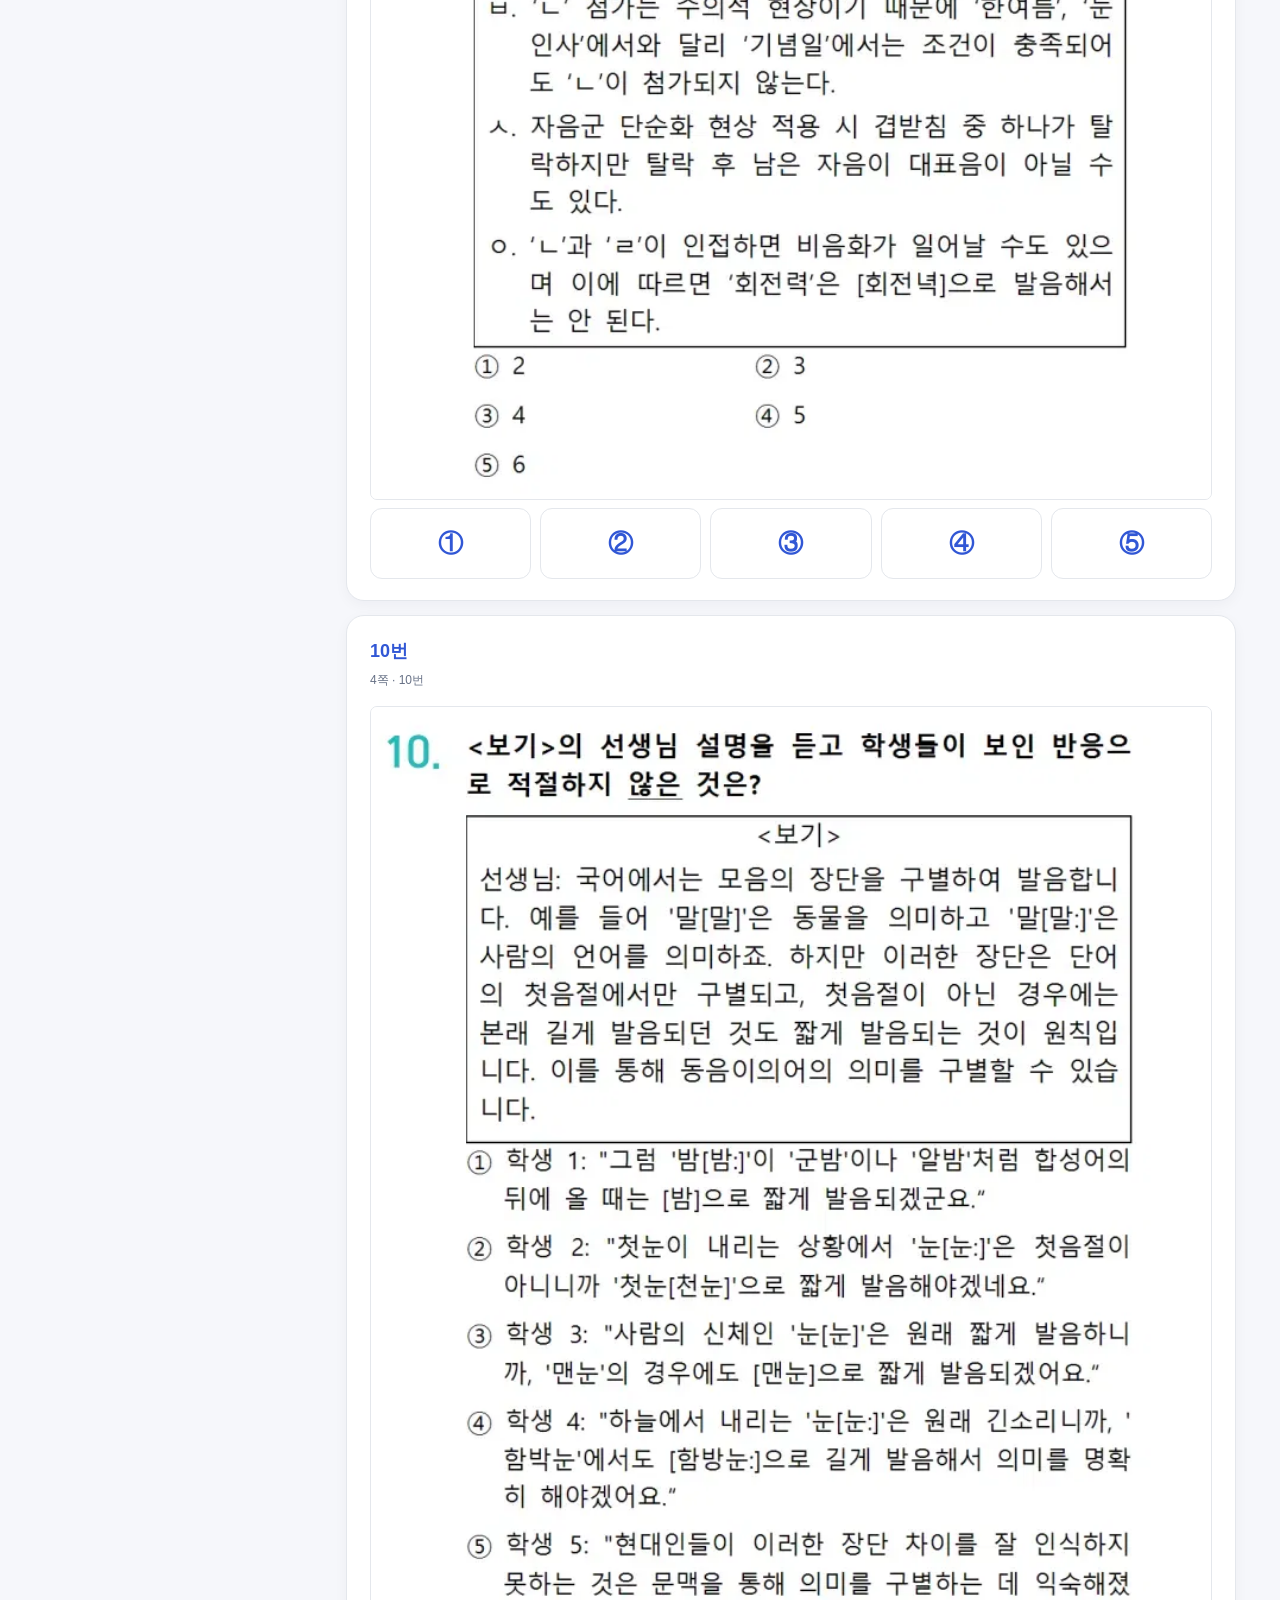
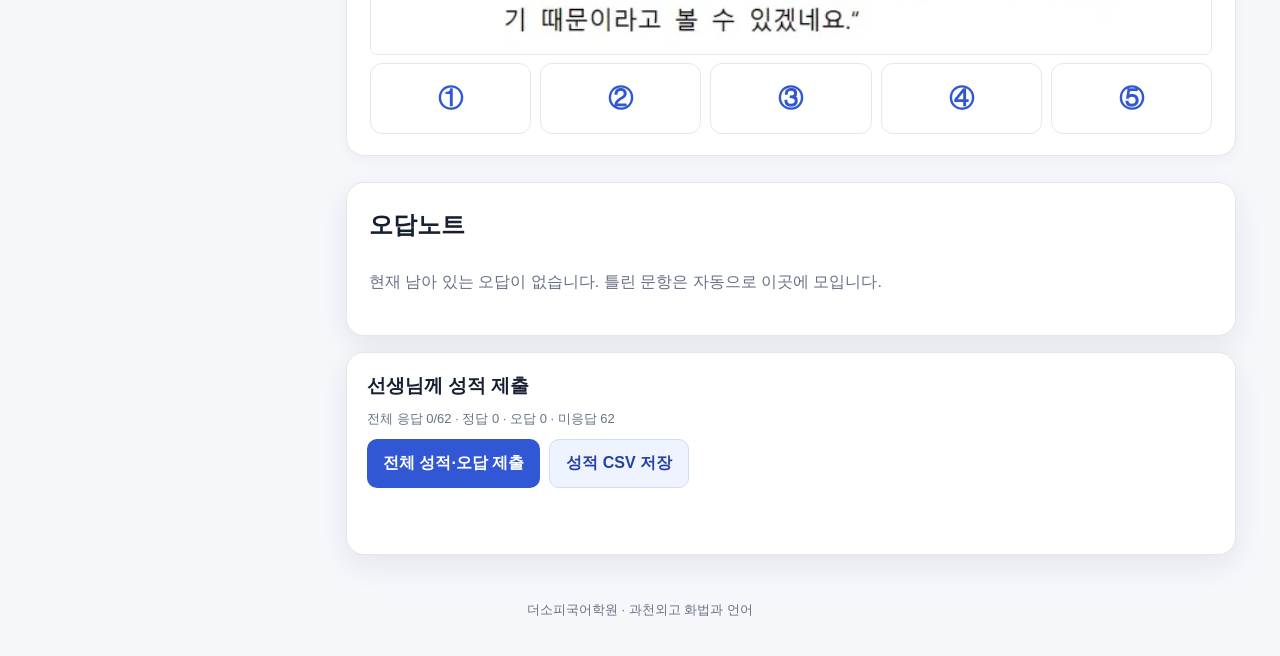
==== commit 52c14533: "Show new 30-question mock exam tab in navigation" ====
--- a/final62.html
+++ b/final62.html
@@ -1 +1 @@
-<!doctype html><html lang="ko"><head><meta charset="utf-8"><meta name="viewport" content="width=device-width,initial-scale=1"><title>과천외고 | 최종 파이널 테스트</title><link rel="stylesheet" href="quiz-ui.css?v=6"></head><body data-mode="final"><div id="app"><main class="wrap"><div class="panel" style="padding:20px">문항을 불러오는 중입니다…</div></main></div><script src="config.js"></script><script src="final_data.js?v=6"></script><script src="final_media1.js"></script><script src="final_media2.js"></script><script src="final_media3.js"></script><script src="final_media4.js"></script><script src="final_media5.js"></script><script src="final_media6.js"></script><script src="final_media7.js"></script><script src="final_media8.js"></script><script src="final_media9.js"></script><script src="final_media10.js"></script><script src="final_media11.js"></script><script src="final_media12.js"></script><script src="final_media13.js"></script><script src="final_media14.js"></script><script src="final_media15.js"></script><script src="final_media16.js"></script><script src="final_media17.js"></script><script src="final_media18.js"></script><script src="final_media19.js"></script><script src="final_media20.js"></script><script src="final_media21.js"></script><script src="final_media22.js"></script><script src="final_media23.js"></script><script src="quiz-core.js?v=6"></script></body></html>+<!doctype html><html lang="ko"><head><meta charset="utf-8"><meta name="viewport" content="width=device-width,initial-scale=1"><title>과천외고 | 최종 파이널 테스트</title><link rel="stylesheet" href="quiz-ui.css?v=6"></head><body data-mode="final"><div id="app"><main class="wrap"><div class="panel" style="padding:20px">문항을 불러오는 중입니다…</div></main></div><script src="config.js"></script><script src="final_data.js?v=6"></script><script src="final_media1.js"></script><script src="final_media2.js"></script><script src="final_media3.js"></script><script src="final_media4.js"></script><script src="final_media5.js"></script><script src="final_media6.js"></script><script src="final_media7.js"></script><script src="final_media8.js"></script><script src="final_media9.js"></script><script src="final_media10.js"></script><script src="final_media11.js"></script><script src="final_media12.js"></script><script src="final_media13.js"></script><script src="final_media14.js"></script><script src="final_media15.js"></script><script src="final_media16.js"></script><script src="final_media17.js"></script><script src="final_media18.js"></script><script src="final_media19.js"></script><script src="final_media20.js"></script><script src="final_media21.js"></script><script src="final_media22.js"></script><script src="final_media23.js"></script><script src="quiz-core.js?v=7"></script></body></html>
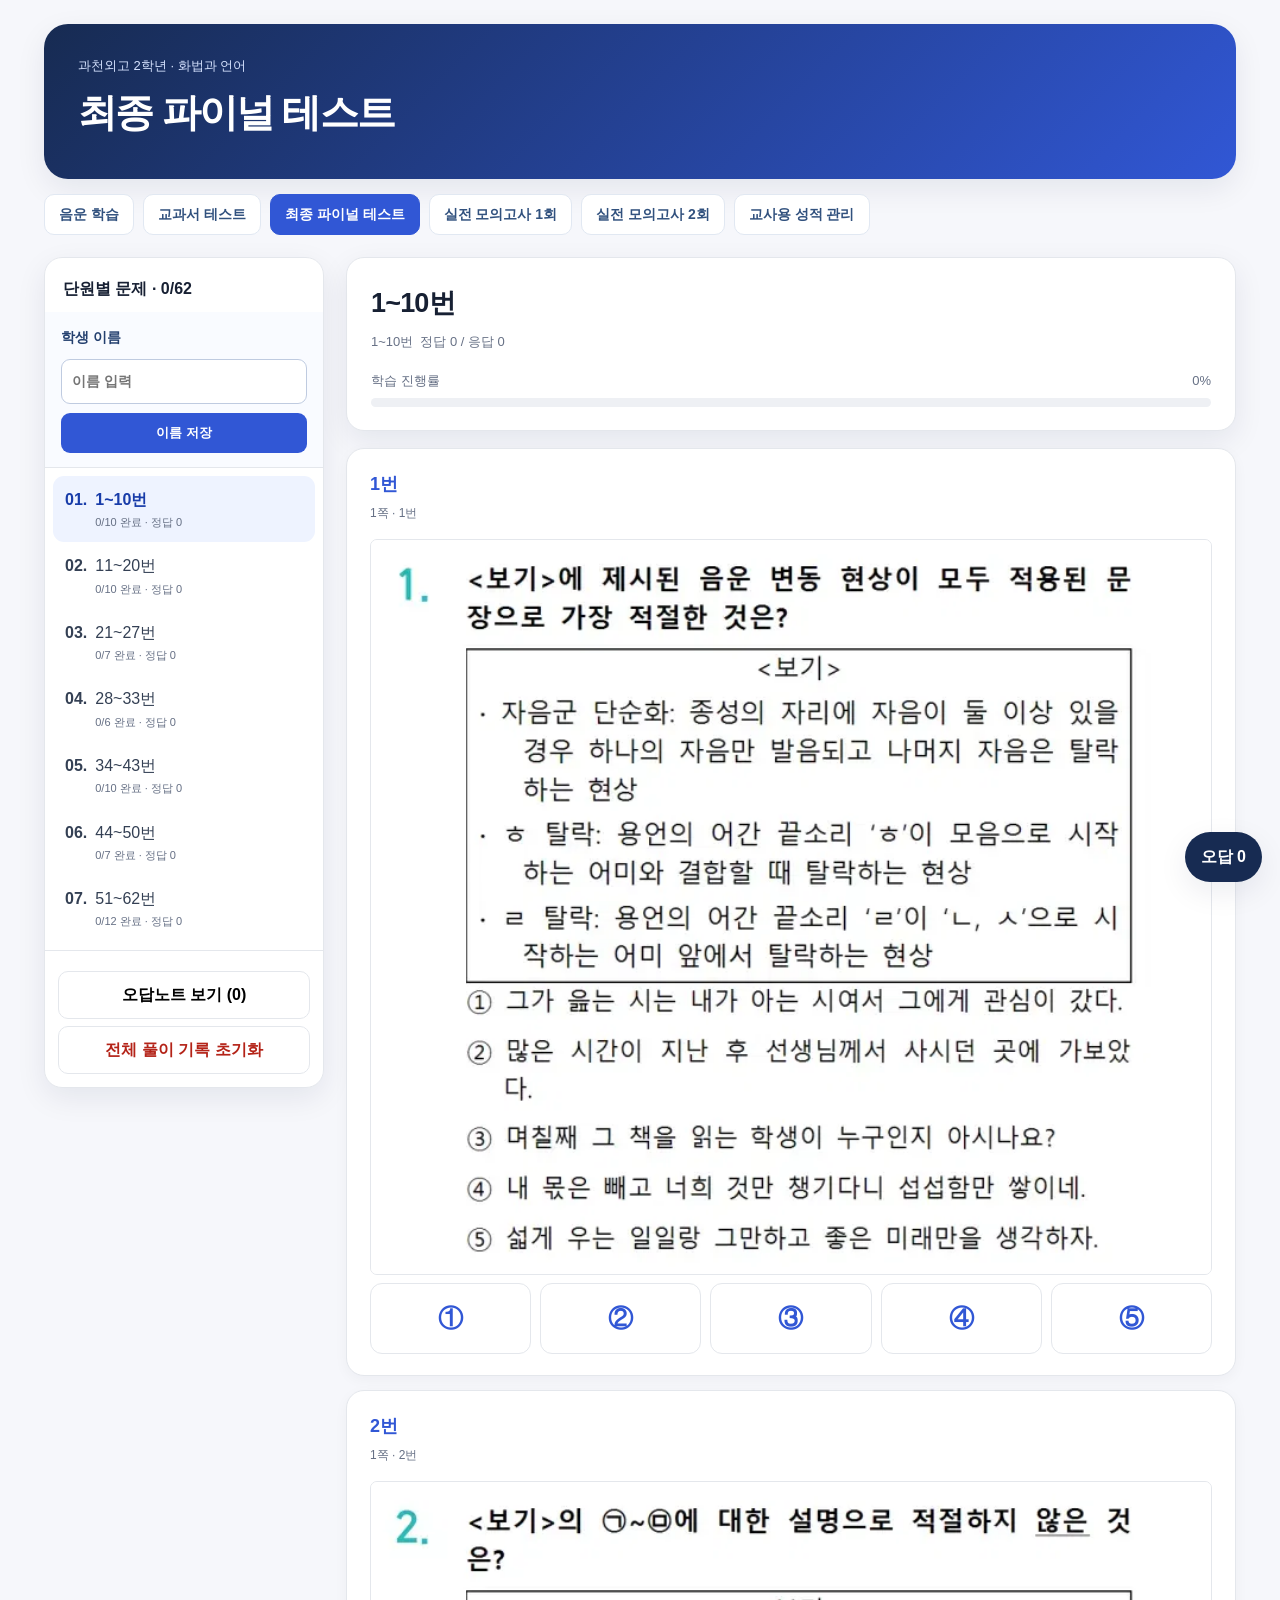
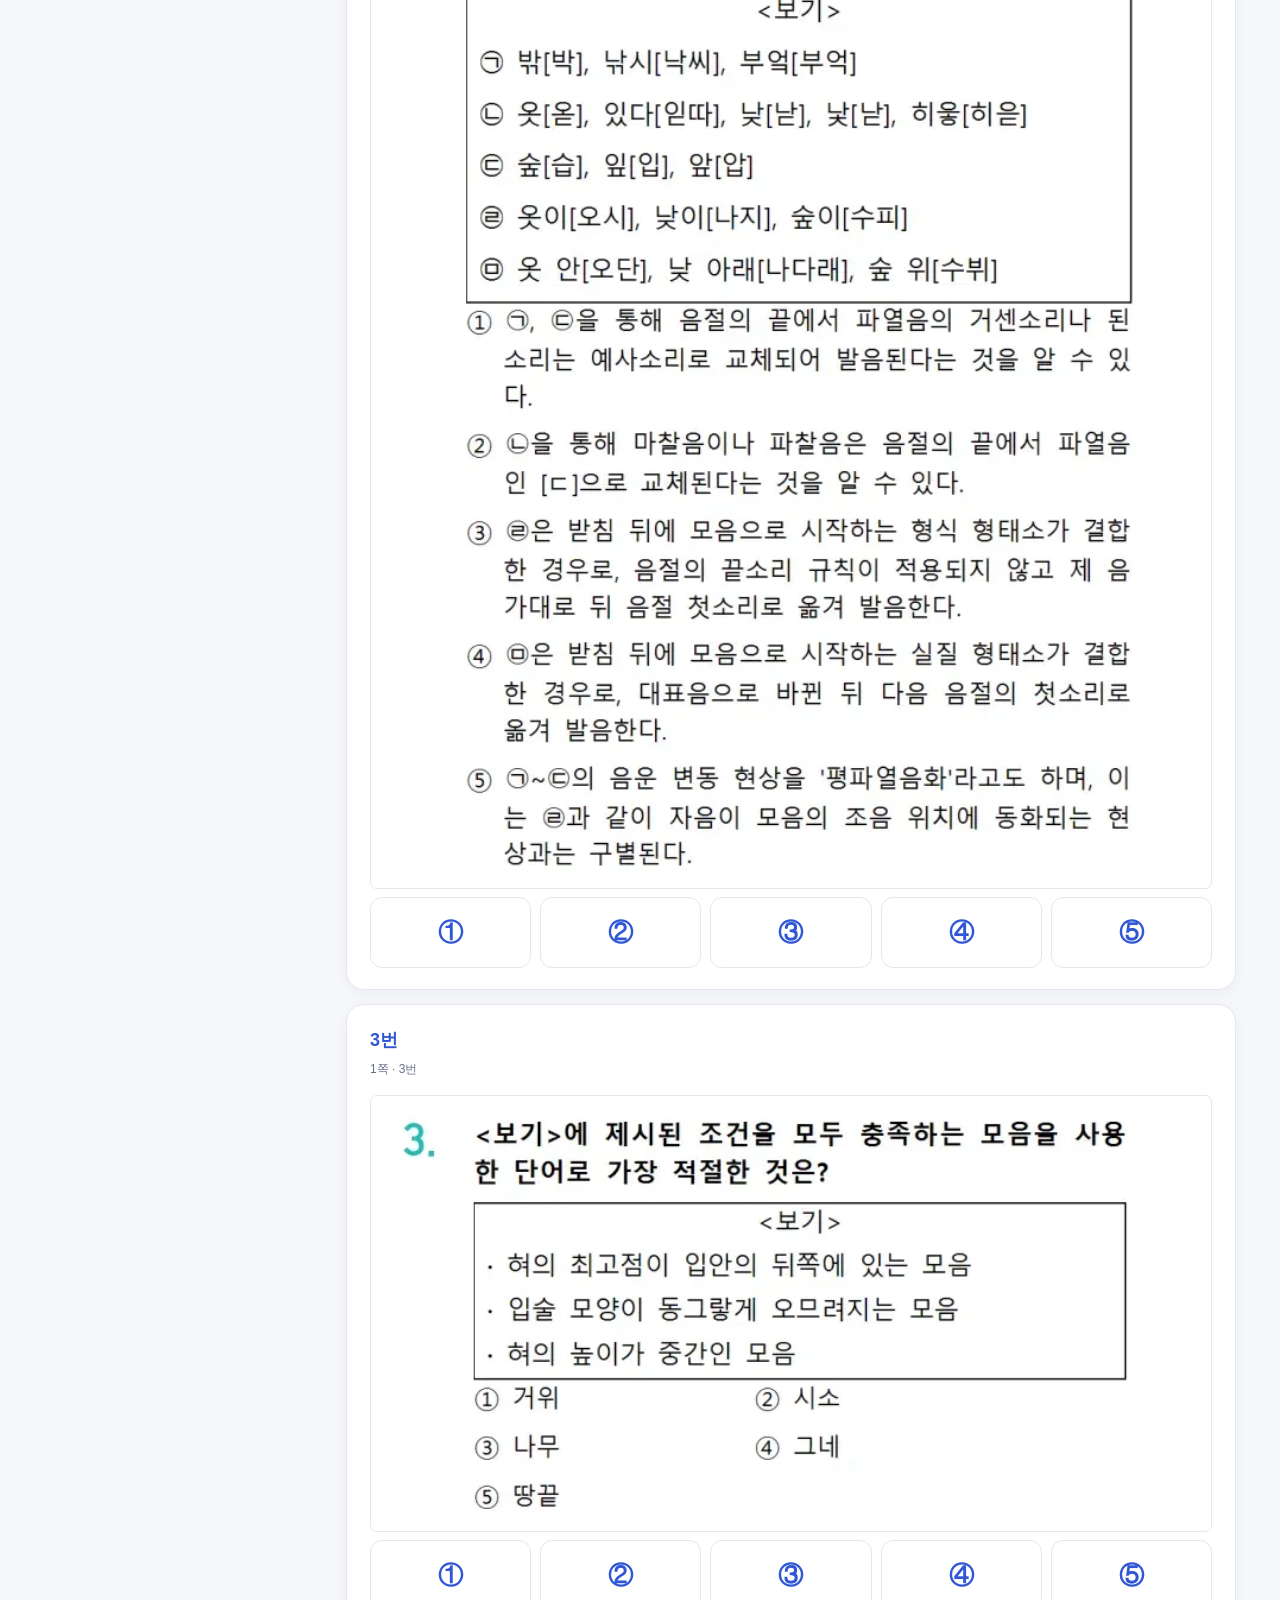
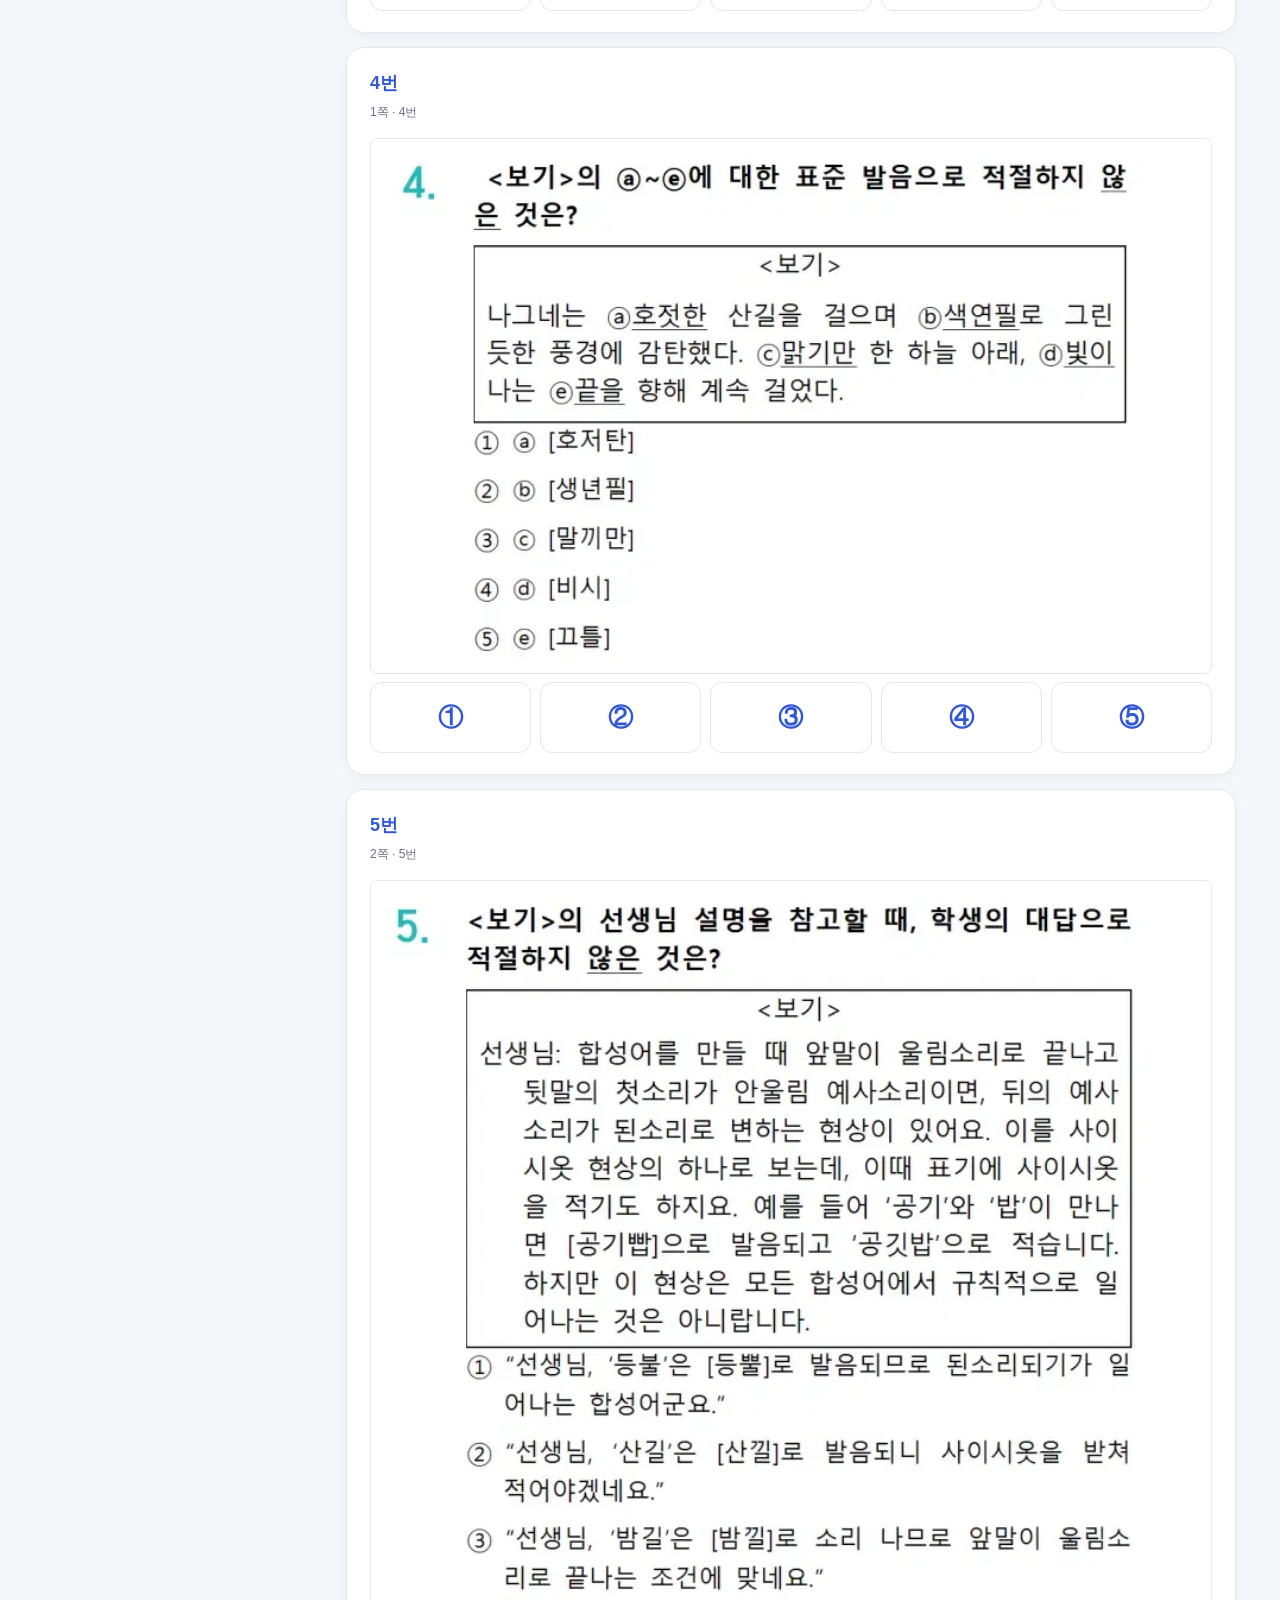
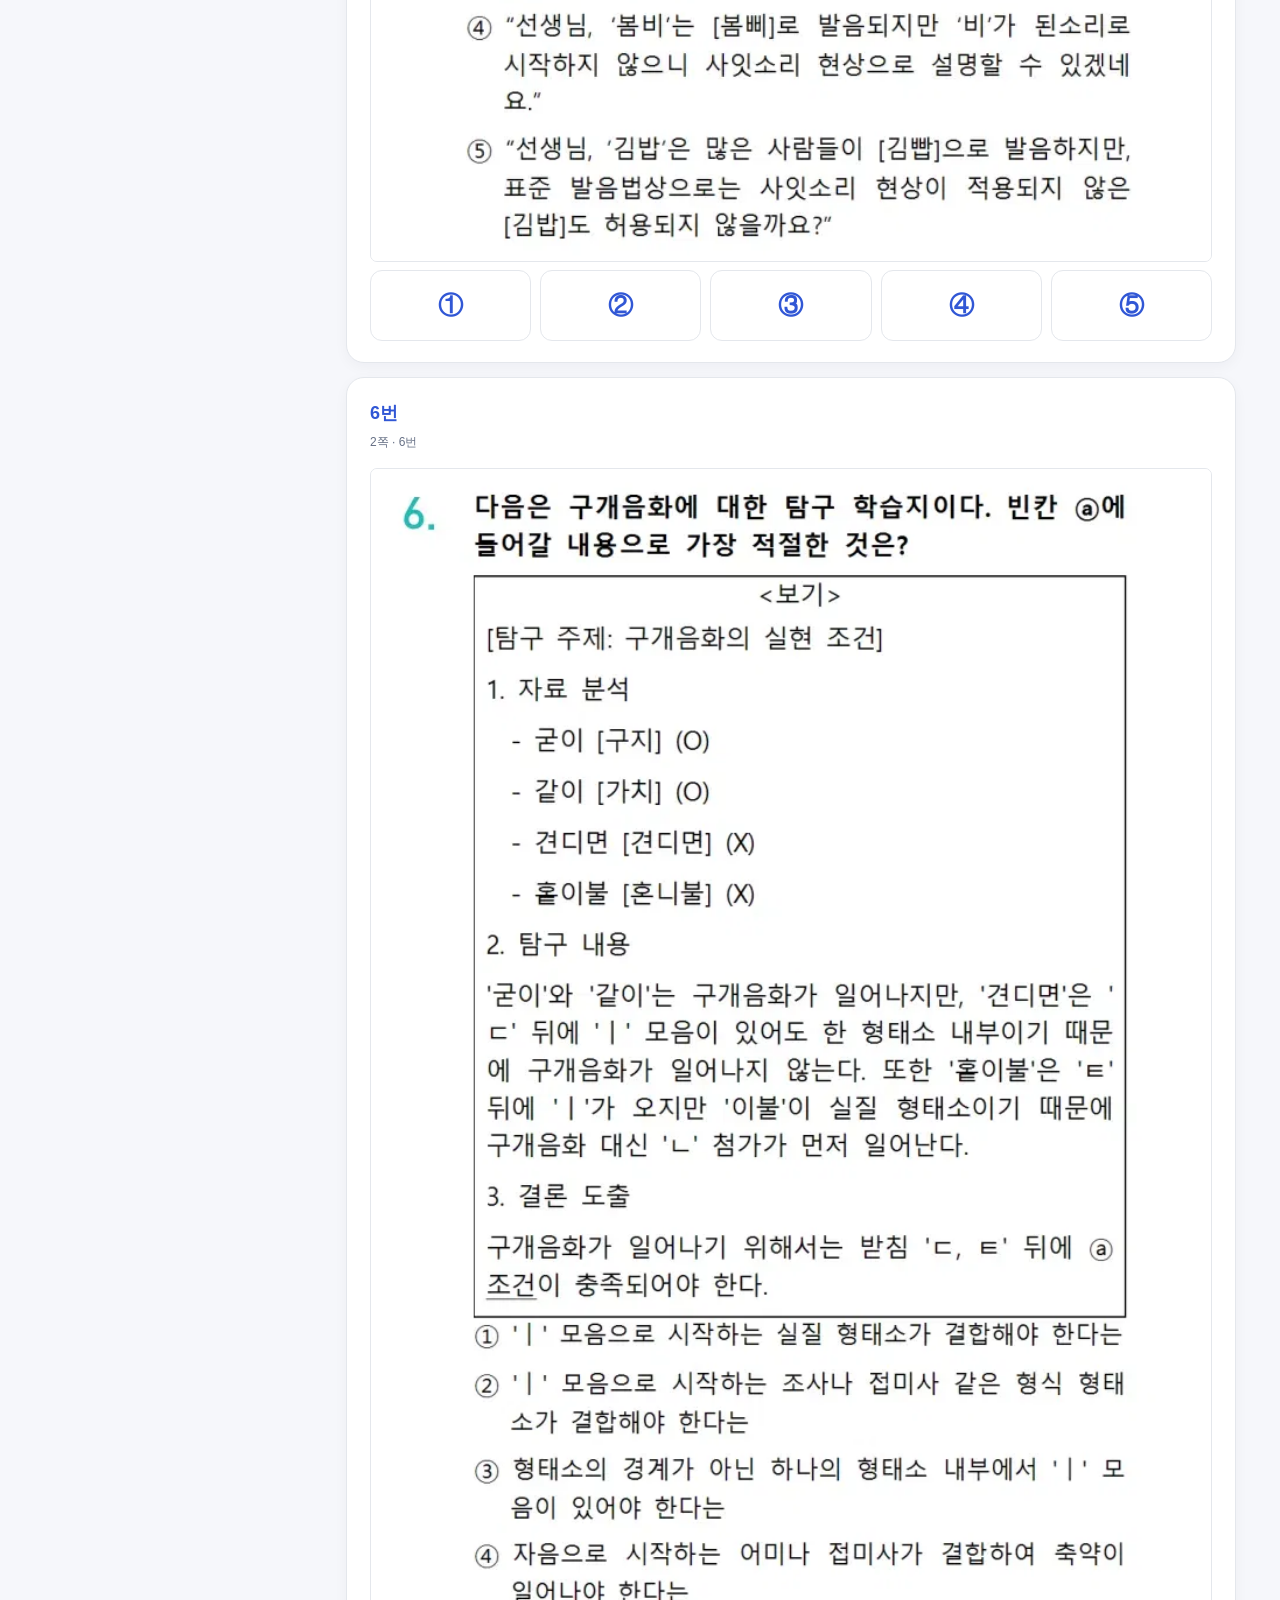
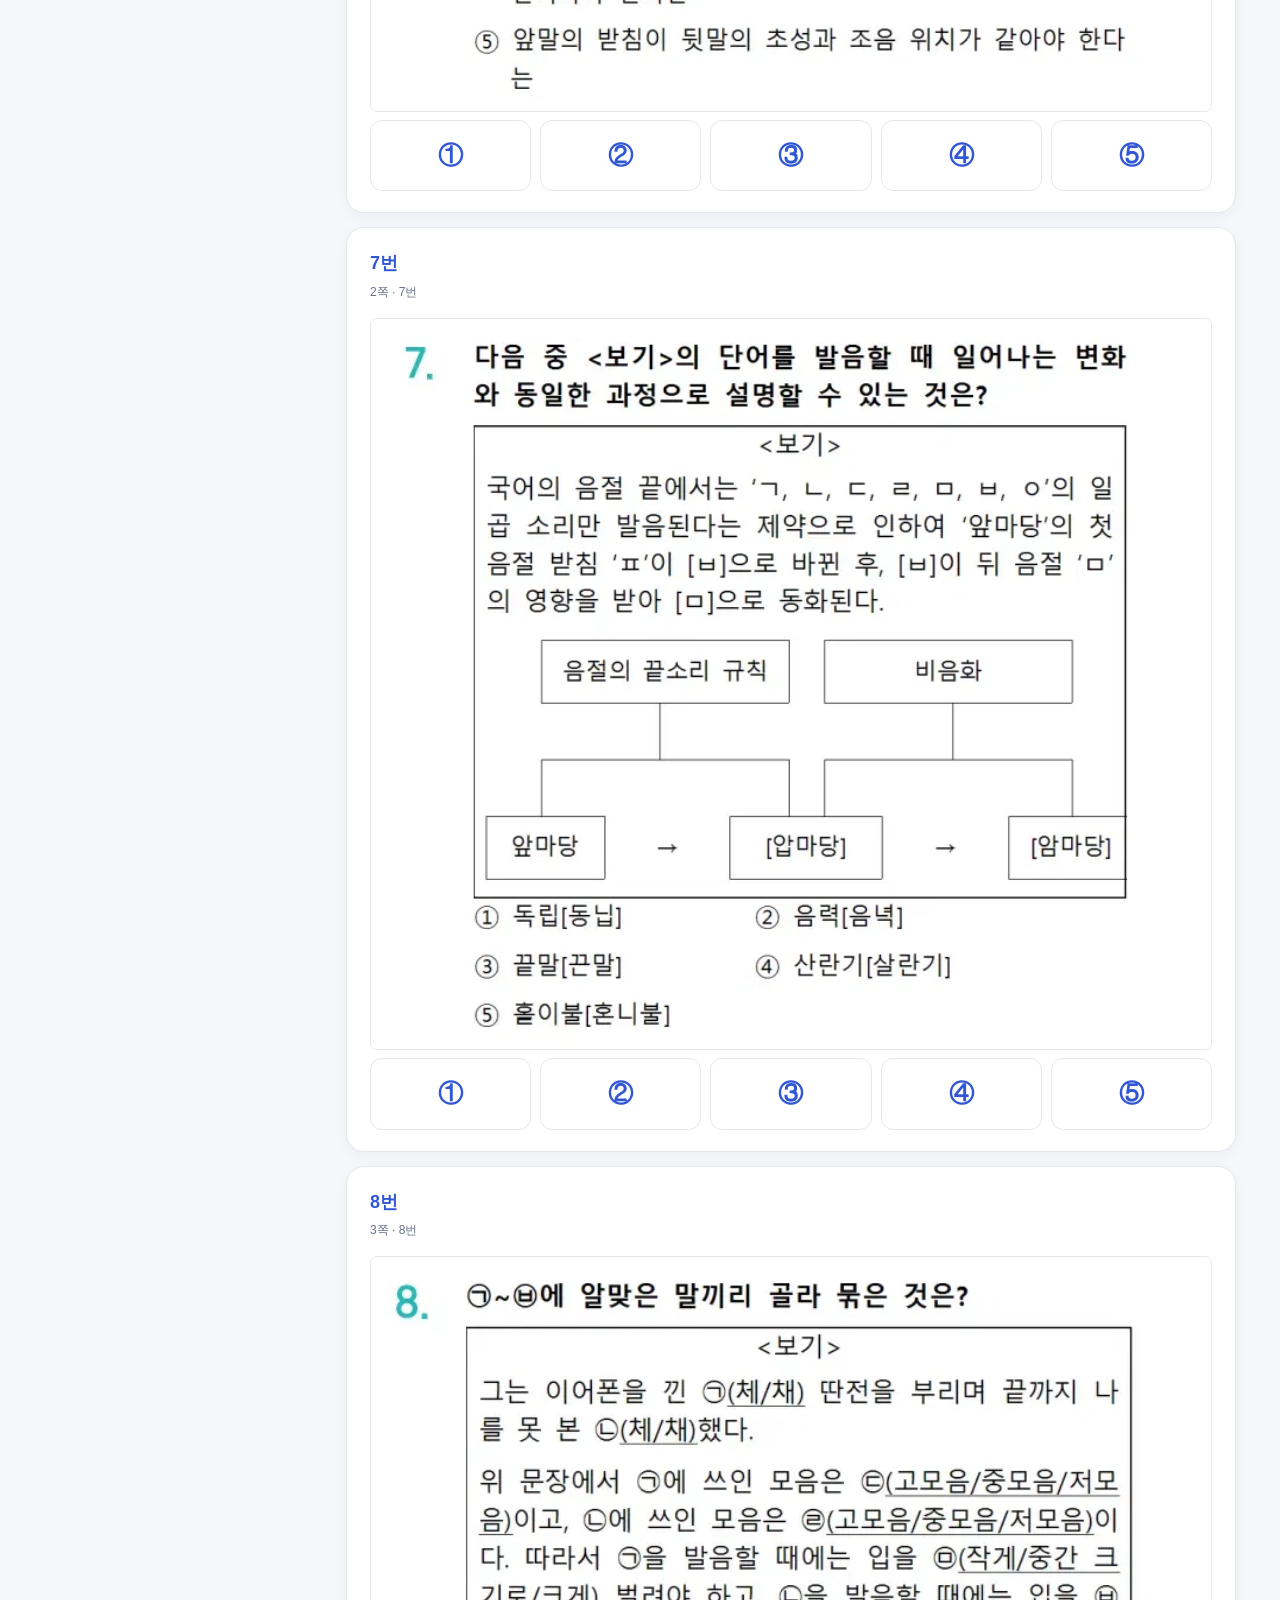
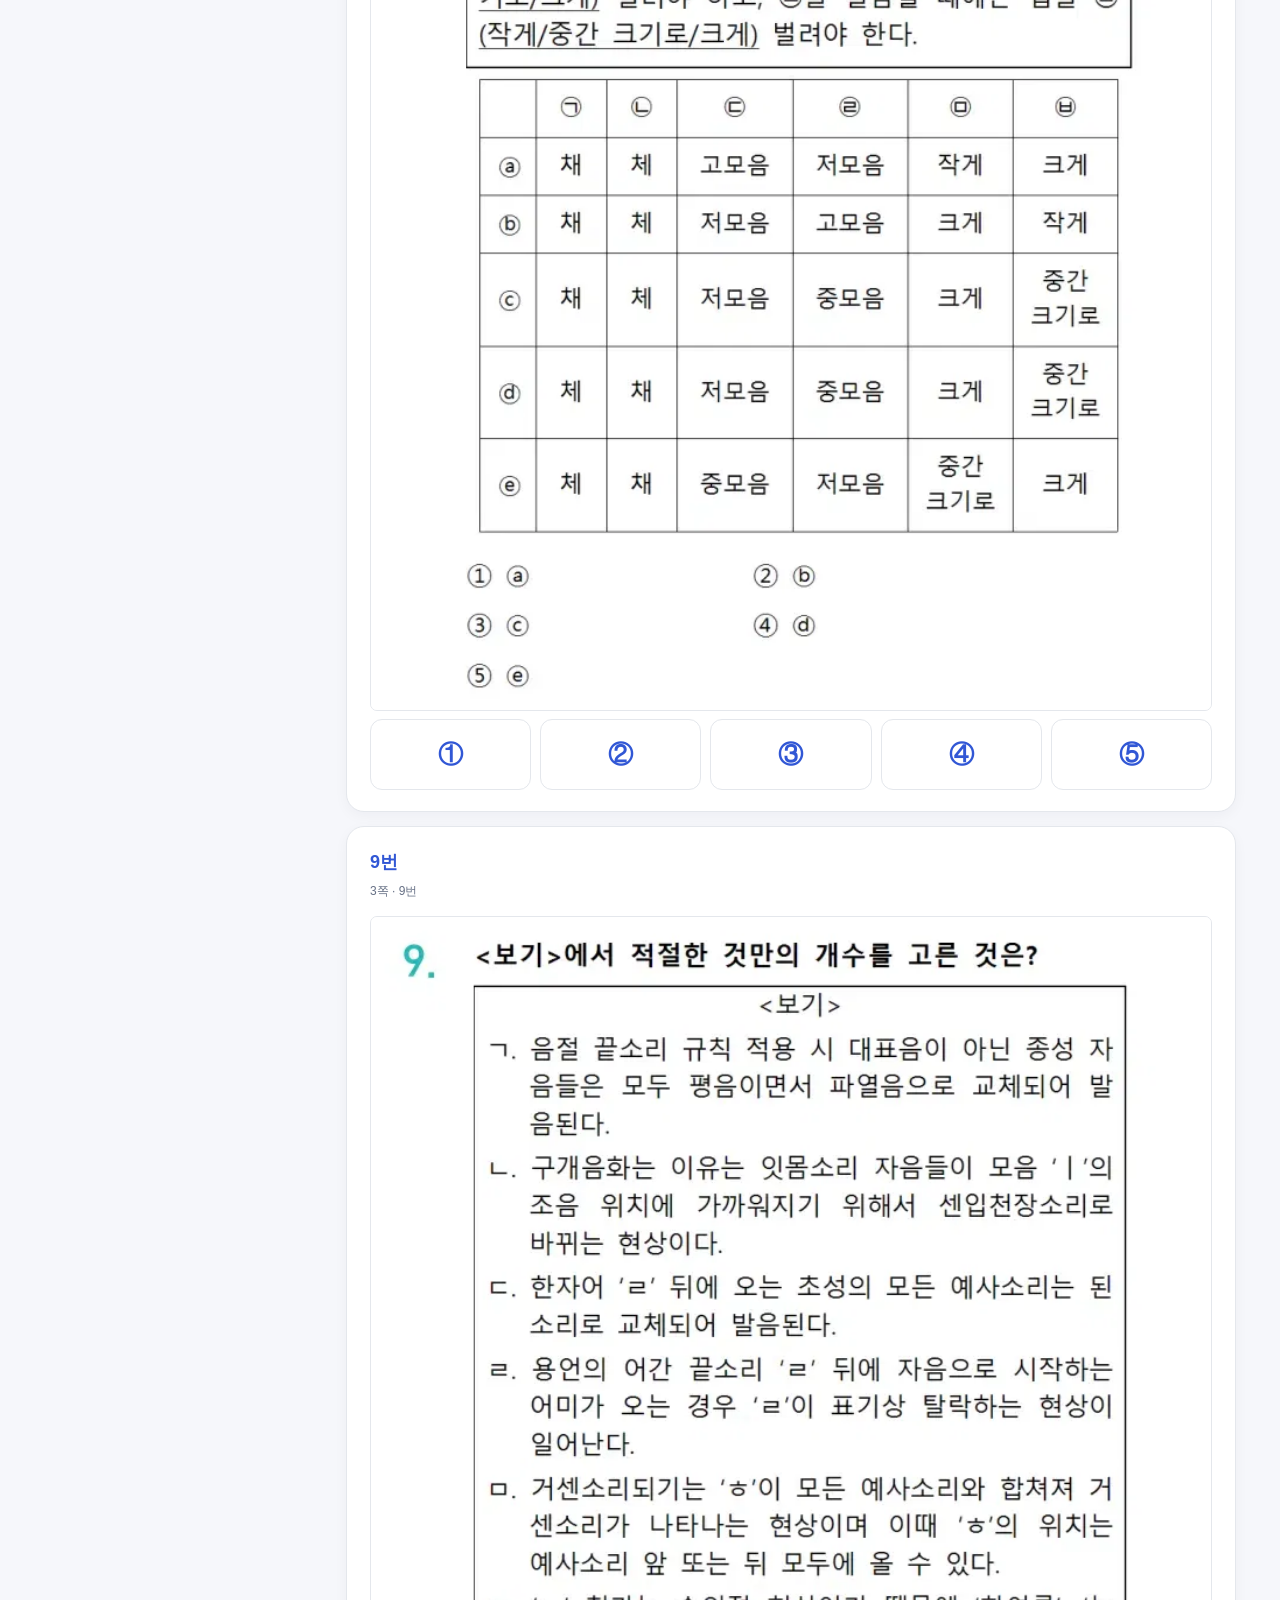
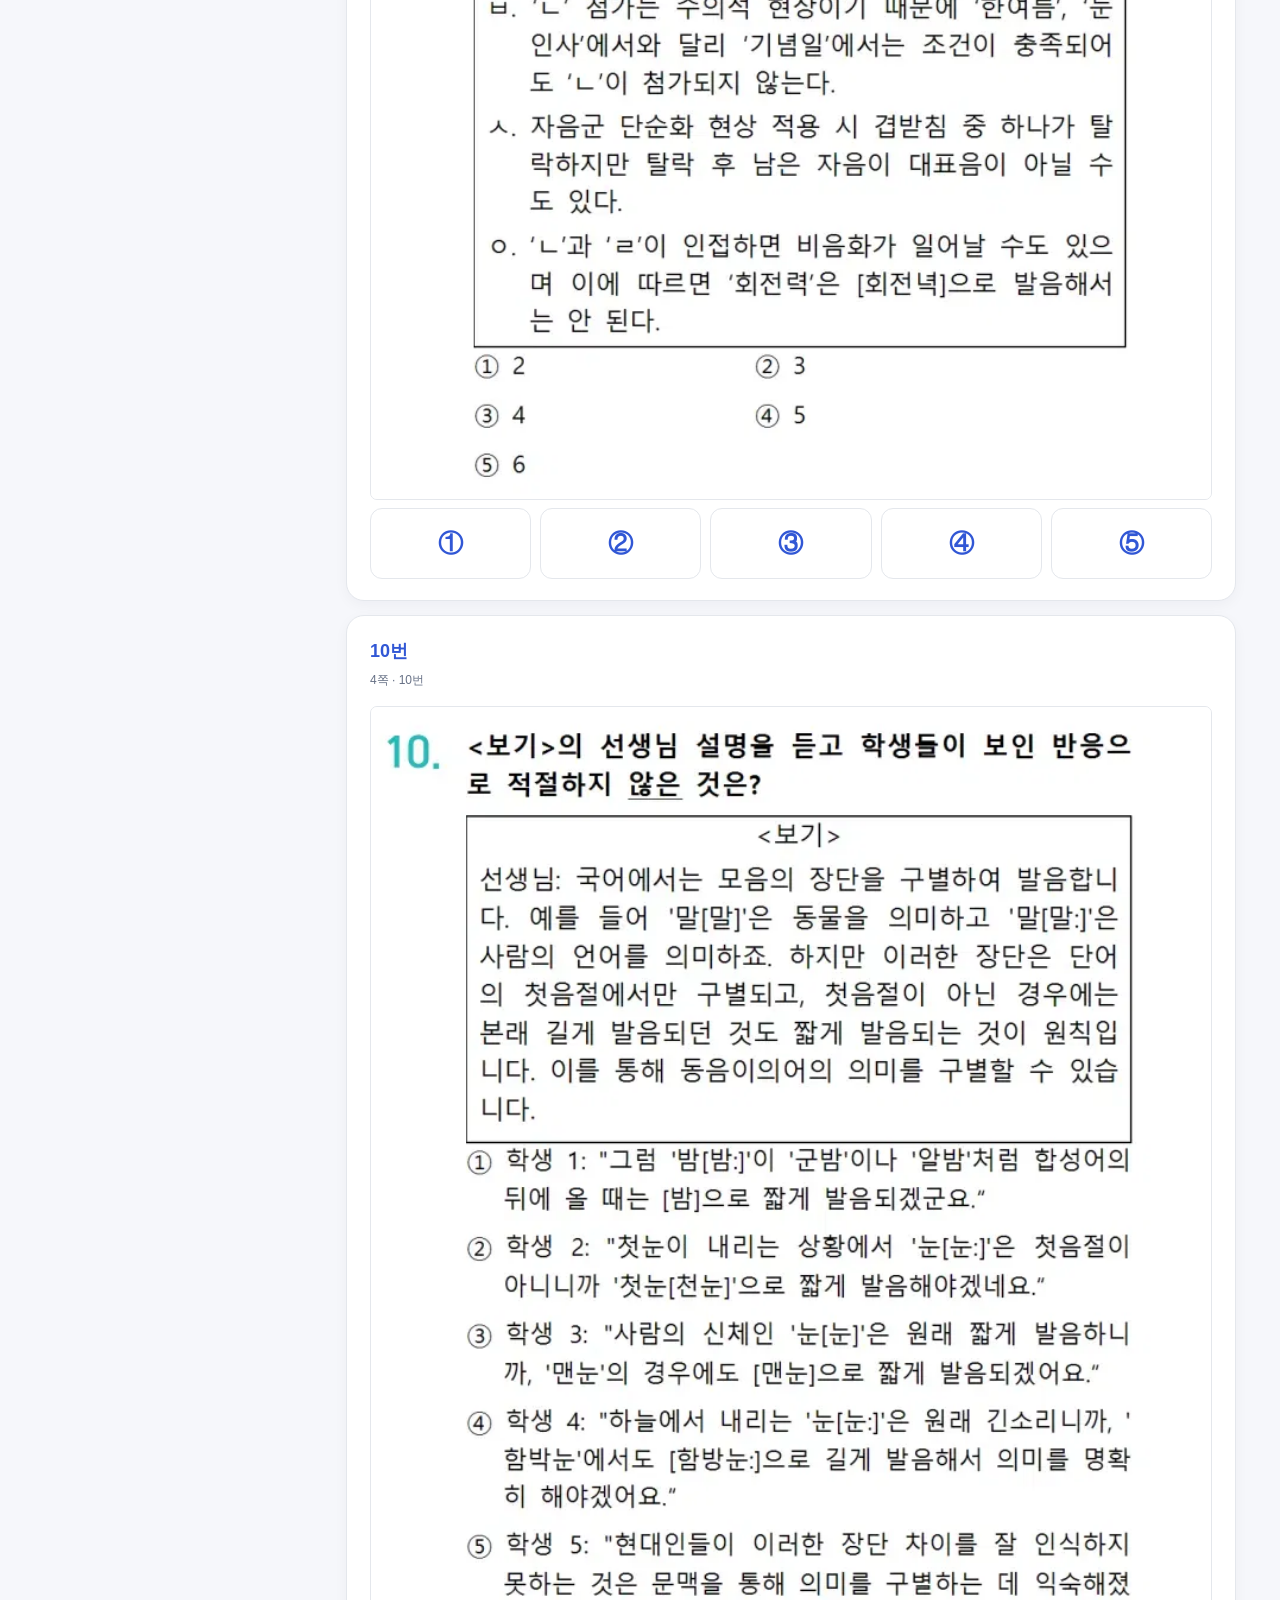
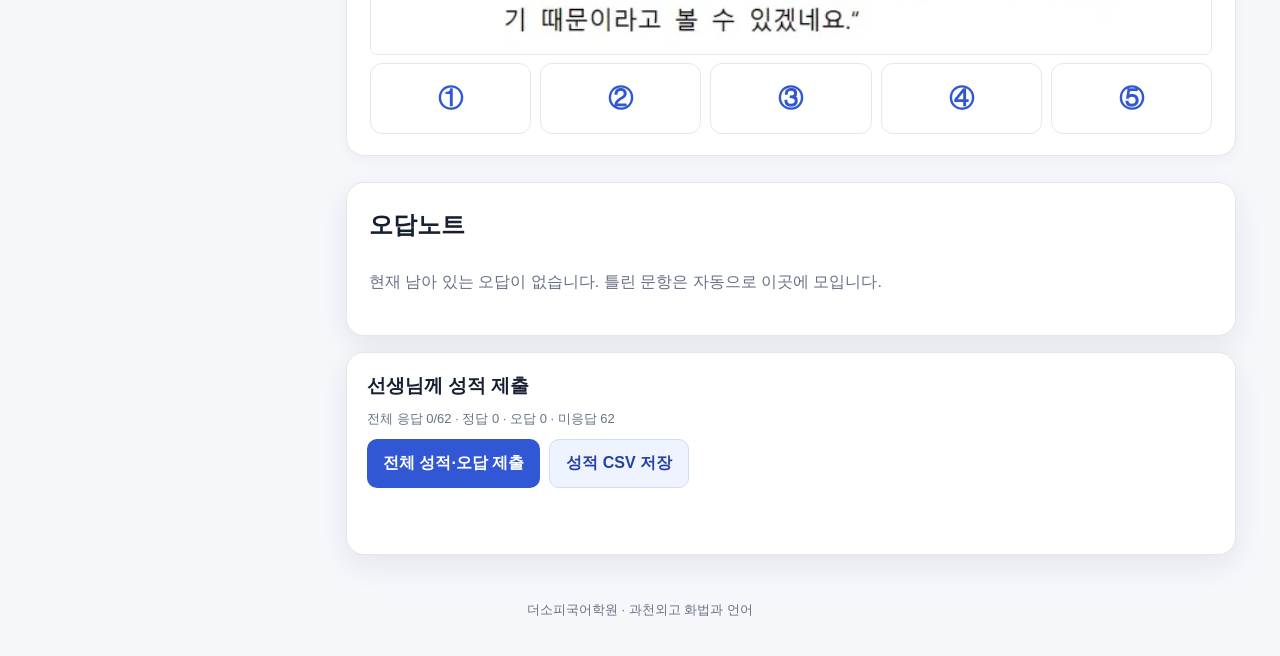
==== commit 675dc99f: "Add second mock exam navigation and load updated common exam runtime" ====
--- a/final62.html
+++ b/final62.html
@@ -1 +1 @@
-<!doctype html><html lang="ko"><head><meta charset="utf-8"><meta name="viewport" content="width=device-width,initial-scale=1"><title>과천외고 | 최종 파이널 테스트</title><link rel="stylesheet" href="quiz-ui.css?v=6"></head><body data-mode="final"><div id="app"><main class="wrap"><div class="panel" style="padding:20px">문항을 불러오는 중입니다…</div></main></div><script src="config.js"></script><script src="final_data.js?v=6"></script><script src="final_media1.js"></script><script src="final_media2.js"></script><script src="final_media3.js"></script><script src="final_media4.js"></script><script src="final_media5.js"></script><script src="final_media6.js"></script><script src="final_media7.js"></script><script src="final_media8.js"></script><script src="final_media9.js"></script><script src="final_media10.js"></script><script src="final_media11.js"></script><script src="final_media12.js"></script><script src="final_media13.js"></script><script src="final_media14.js"></script><script src="final_media15.js"></script><script src="final_media16.js"></script><script src="final_media17.js"></script><script src="final_media18.js"></script><script src="final_media19.js"></script><script src="final_media20.js"></script><script src="final_media21.js"></script><script src="final_media22.js"></script><script src="final_media23.js"></script><script src="quiz-core.js?v=7"></script></body></html>+<!doctype html><html lang="ko"><head><meta charset="utf-8"><meta name="viewport" content="width=device-width,initial-scale=1"><title>과천외고 | 최종 파이널 테스트</title><link rel="stylesheet" href="quiz-ui.css?v=6"></head><body data-mode="final"><div id="app"><main class="wrap"><div class="panel" style="padding:20px">문항을 불러오는 중입니다…</div></main></div><script src="config.js"></script><script src="final_data.js?v=6"></script><script src="final_media1.js"></script><script src="final_media2.js"></script><script src="final_media3.js"></script><script src="final_media4.js"></script><script src="final_media5.js"></script><script src="final_media6.js"></script><script src="final_media7.js"></script><script src="final_media8.js"></script><script src="final_media9.js"></script><script src="final_media10.js"></script><script src="final_media11.js"></script><script src="final_media12.js"></script><script src="final_media13.js"></script><script src="final_media14.js"></script><script src="final_media15.js"></script><script src="final_media16.js"></script><script src="final_media17.js"></script><script src="final_media18.js"></script><script src="final_media19.js"></script><script src="final_media20.js"></script><script src="final_media21.js"></script><script src="final_media22.js"></script><script src="final_media23.js"></script><script src="quiz-core.js?v=11"></script></body></html>
--- a/quiz-ui.css
+++ b/quiz-ui.css
@@ -21,4 +21,13 @@
 .profile-save{background:#3157d5;color:white}
 .profile-edit{background:#eaf0ff;color:#2445a9}
 .profile-display{display:flex;flex-direction:column;gap:1px}.profile-display strong{font-size:17px}.profile-display span{font-size:13px;color:#667085}
-.profile-note{font-size:11px;line-height:1.5;color:#667085;margin:9px 0 0}+.profile-note{font-size:11px;line-height:1.5;color:#667085;margin:9px 0 0}
+/* Advanced mock exam 1: shared source texts */
+.mock-passage{margin:20px 0 15px;padding:25px 27px;border:1px solid #d7deeb;scroll-margin-top:14px}
+.mock-passage-head{font-size:14px;color:#294c8a;font-weight:850;margin-bottom:15px;padding-bottom:12px;border-bottom:1px solid #dce3f0}
+.mock-passage-text{font-family:'Noto Serif KR','Batang','Malgun Gothic',serif;white-space:pre-wrap;line-height:1.94;font-size:15px;letter-spacing:-.018em;color:#242a35;overflow-wrap:anywhere}
+.qcard .stem strong{font-weight:950;text-decoration:underline;text-decoration-thickness:1px;text-underline-offset:3px}
+@media(max-width:600px){.mock-passage{padding:19px 16px}.mock-passage-text{font-size:14px;line-height:1.86}}
+
+.passage-jump{font-size:12px;font-weight:750;color:#3654a1;text-decoration:none;white-space:nowrap;margin-left:auto;padding:5px 8px;border-radius:7px;background:#eff3ff}
+.passage-jump:hover{text-decoration:underline;background:#e0e9ff}
